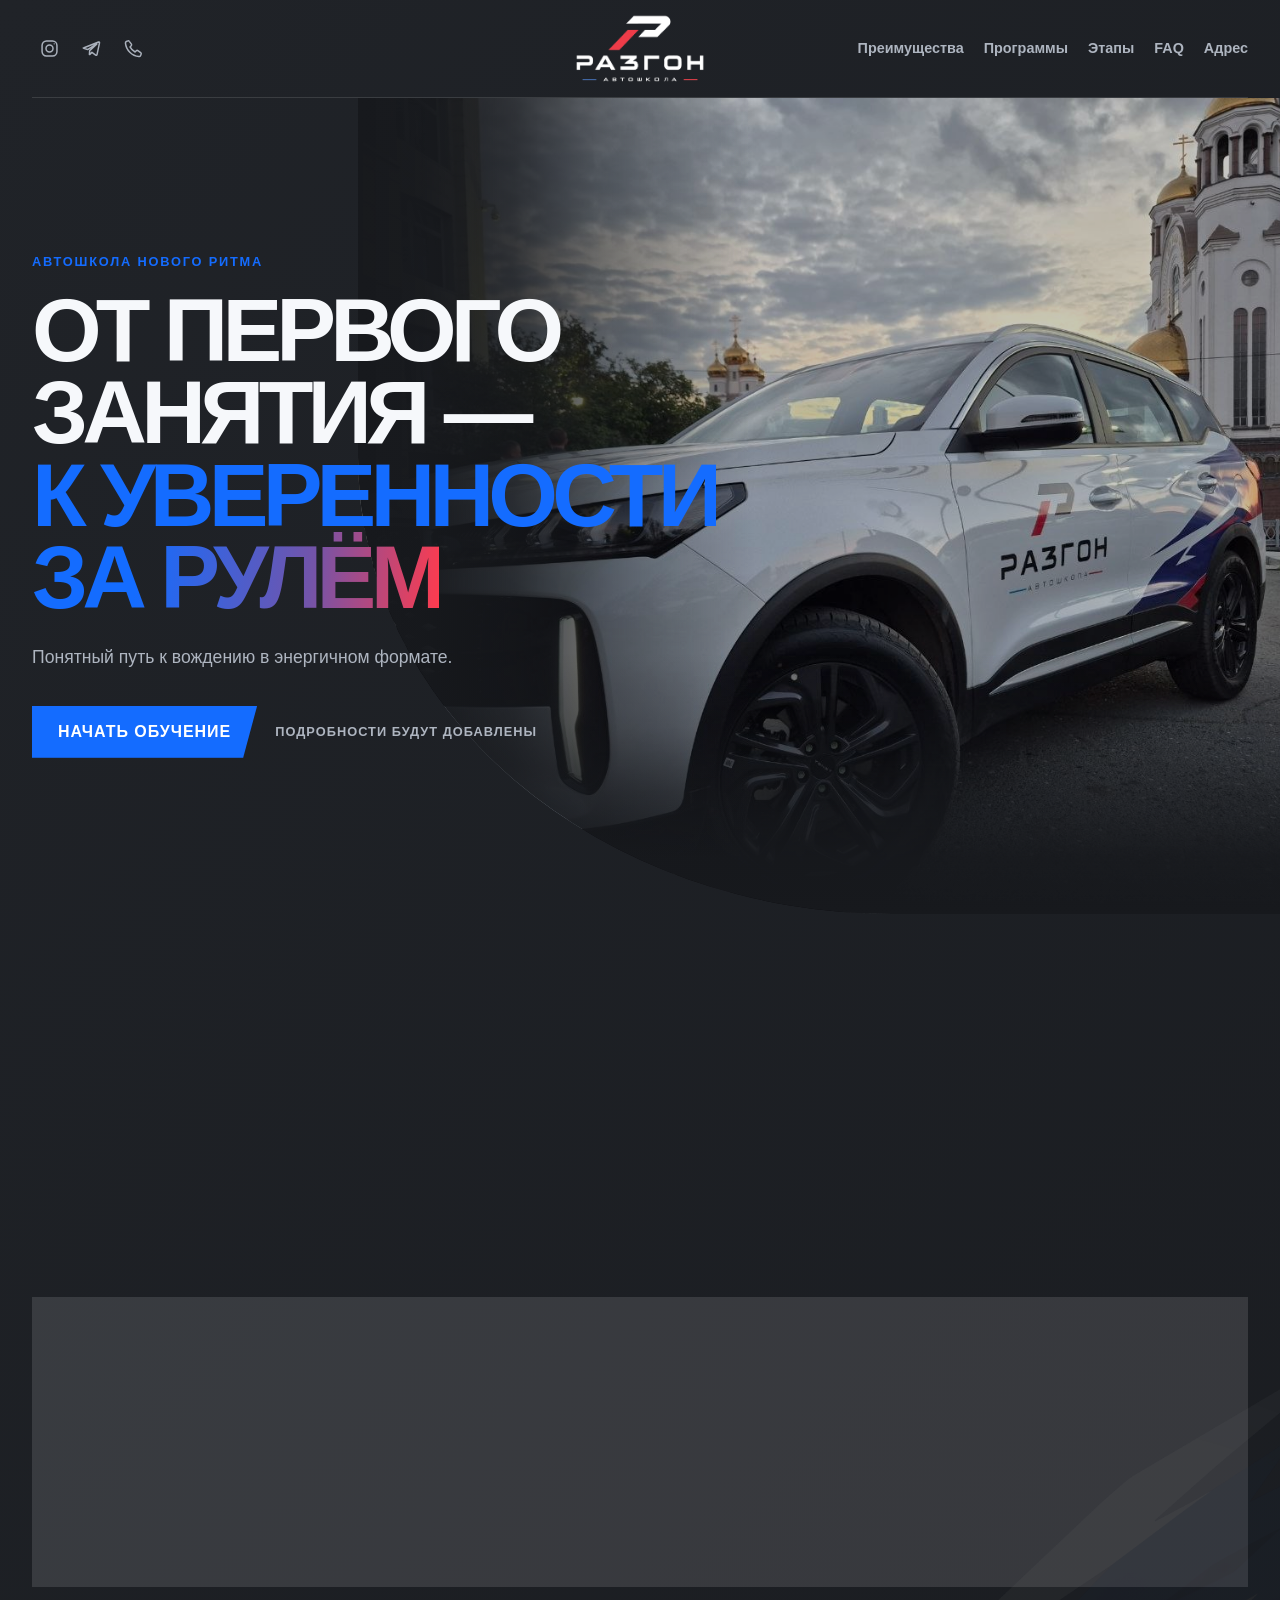
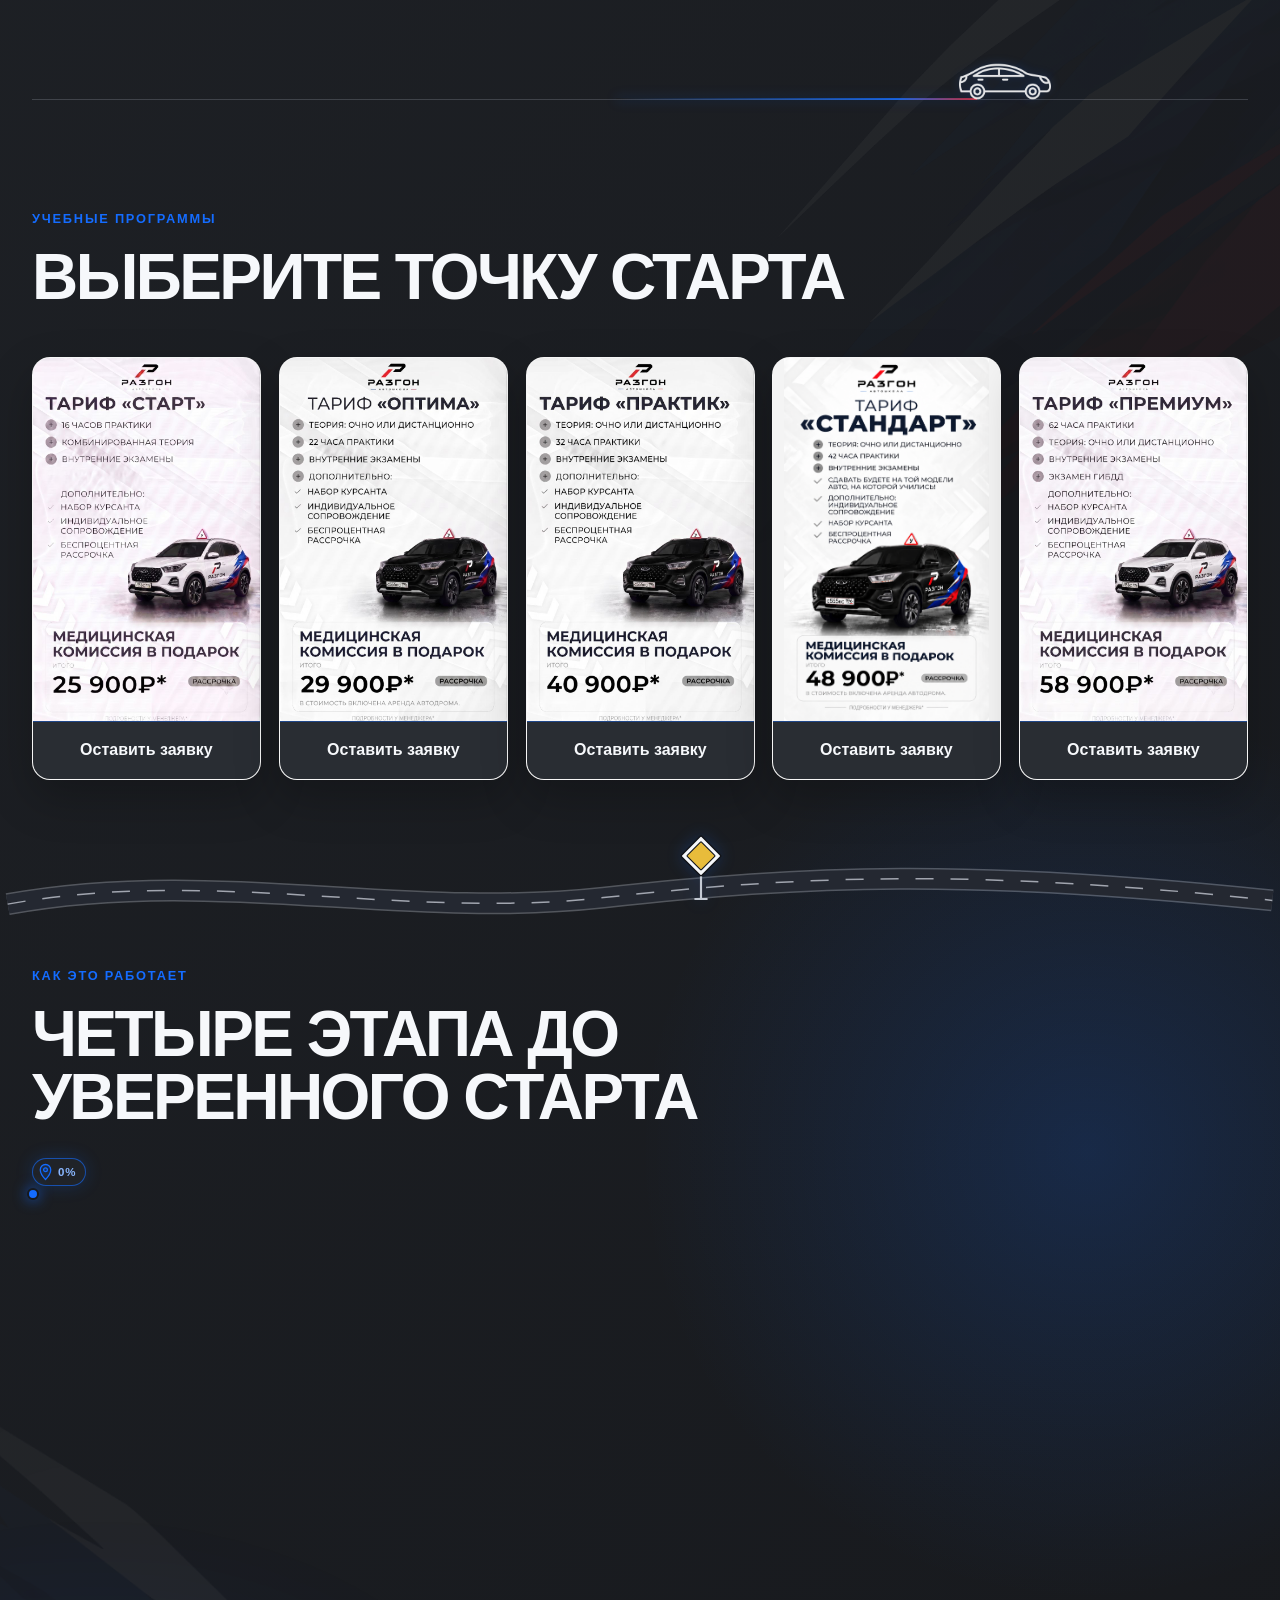
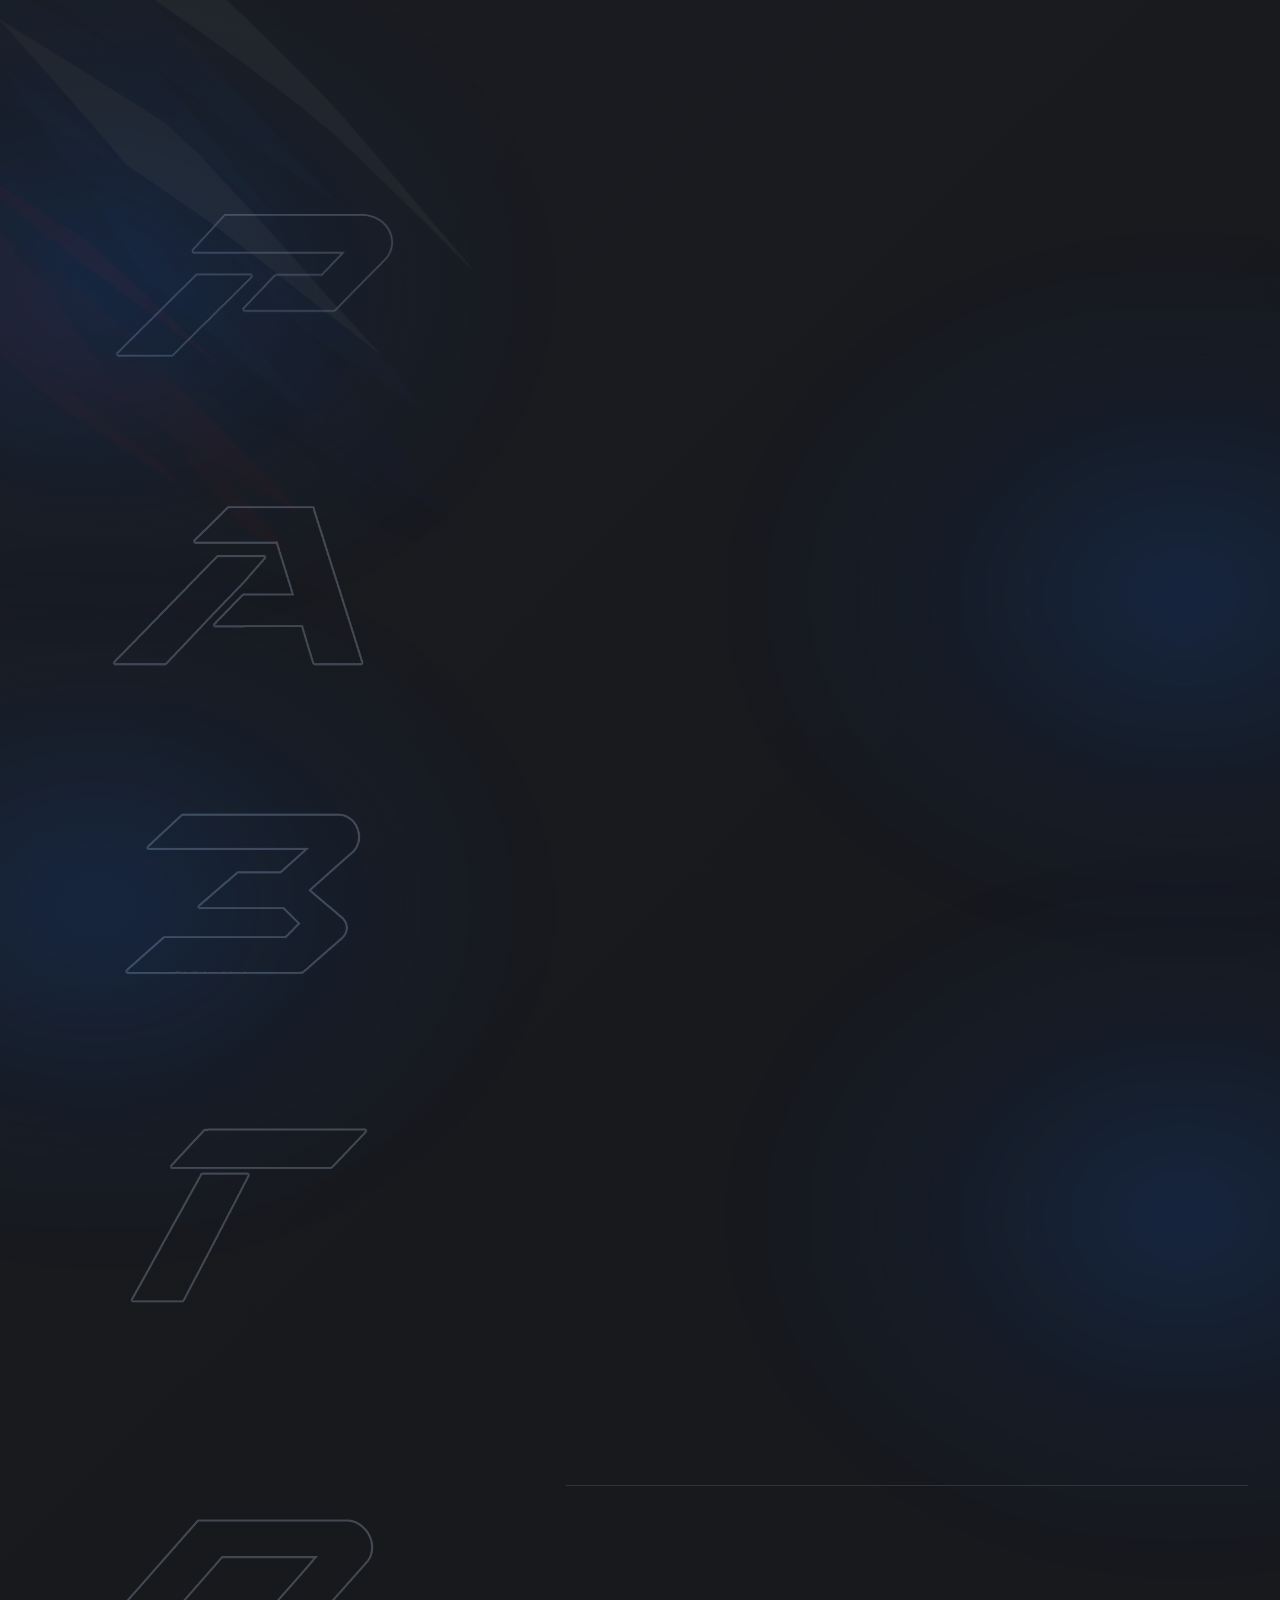
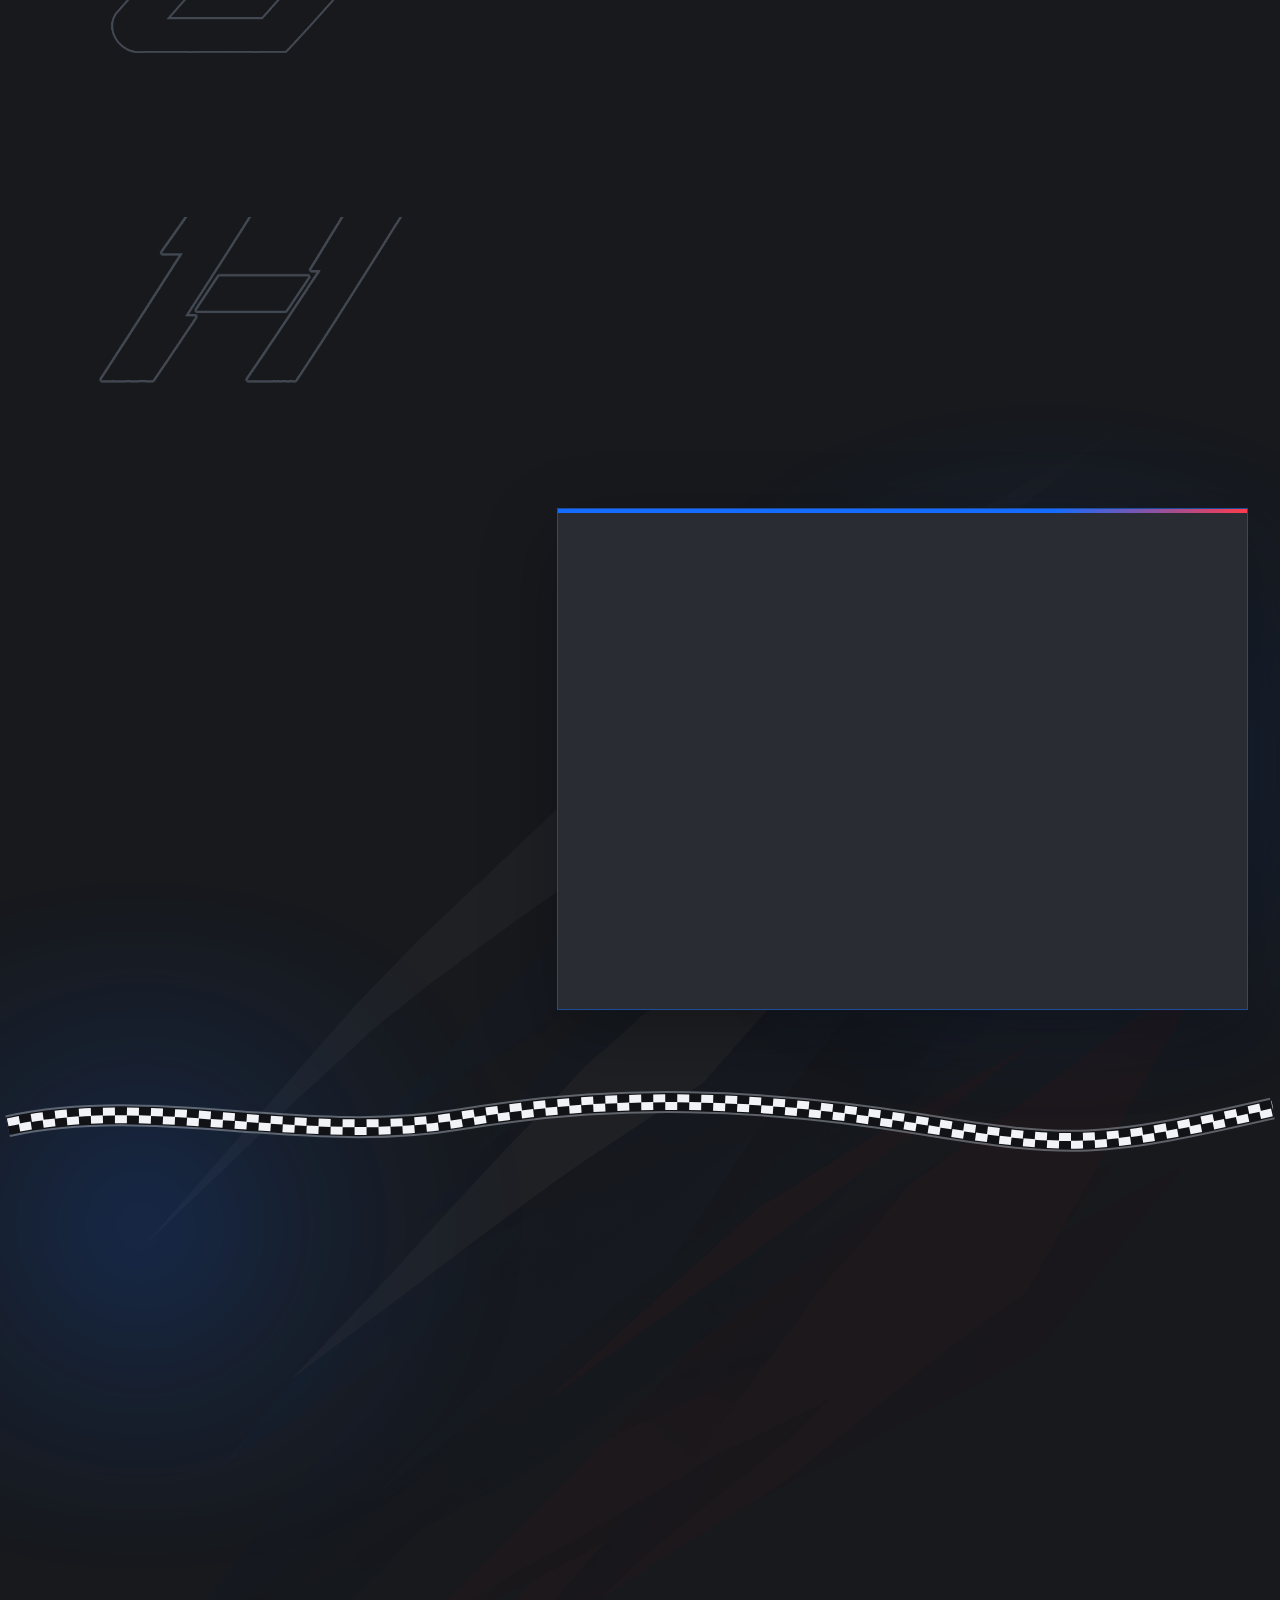
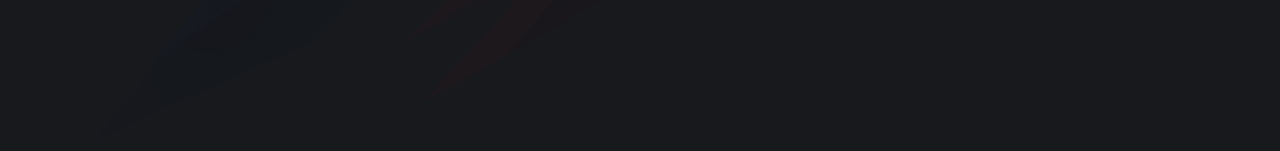
==== index.html @ aea594ae "Publish aligned Razgon design" ====
<!doctype html>
<html lang="ru">
  <head>
    <meta charset="UTF-8" />
    <meta name="viewport" content="width=device-width, initial-scale=1.0" />
    <meta
      name="description"
      content="Сайт автошколы Razgon."
    />
    <meta name="robots" content="noindex, nofollow" />
    <title>Razgon — автошкола</title>
    <link rel="stylesheet" href="./styles.css" />
  </head>
  <body id="top">
    <div class="page-shell">
      <header class="site-header site-header-centered">
        <div class="header-branding">
          <a class="brand" href="#top" aria-label="Разгон — на главную">
            <span class="brand-mark brand-mark-full" aria-hidden="true"><img src="./assets/razgon-full-logo.jpg" alt="" /></span>
          </a>
          <div class="header-socials" aria-label="Способы связи">
            <span class="social-icon" role="img" aria-label="Instagram" title="Instagram"><svg viewBox="0 0 24 24" aria-hidden="true"><rect x="3.5" y="3.5" width="17" height="17" rx="5" /><circle cx="12" cy="12" r="4" /><circle class="social-icon-dot" cx="17.4" cy="6.7" r="0.8" /></svg></span>
            <span class="social-icon" role="img" aria-label="Telegram" title="Telegram"><svg viewBox="0 0 24 24" aria-hidden="true"><path d="M3.5 11.1 20 4.6c.8-.3 1.4.2 1.1 1.2l-2.8 13.1c-.2.9-.8 1.1-1.5.7l-4.3-3.2-2.1 2c-.2.2-.4.4-.8.4l.3-4.4 8-7.2c.3-.3-.1-.5-.5-.2l-9.9 6.2-4.3-1.3c-.9-.3-.9-.7.3-.8Z" /></svg></span>
            <span class="social-icon" role="img" aria-label="Телефон" title="Телефон"><svg viewBox="0 0 24 24" aria-hidden="true"><path d="M7.2 3.8 9.6 7c.4.6.3 1.3-.2 1.8L8 10.2a14.2 14.2 0 0 0 5.8 5.8l1.4-1.4c.5-.5 1.2-.6 1.8-.2l3.2 2.4c.6.4.8 1.2.5 1.8l-.7 1.6c-.3.7-1 1.1-1.8 1-8-.8-14.6-7.4-15.4-15.4-.1-.8.3-1.5 1-1.8l1.6-.7c.6-.3 1.4-.1 1.8.5Z" /></svg></span>
          </div>
        </div>
        <nav id="site-nav" class="site-nav" aria-label="Основная навигация">
          <a href="#advantages">Преимущества</a>
          <a href="#programs">Программы</a>
          <a href="#steps">Этапы</a>
          <a href="#faq">FAQ</a>
          <a href="#location">Адрес</a>
        </nav>
        <button
          class="menu-toggle"
          aria-label="Меню"
          type="button"
          aria-expanded="false"
          aria-controls="site-nav"
        >
          <span class="menu-toggle-label">Меню</span>
          <span class="menu-toggle-icon" aria-hidden="true">
            <span></span>
            <span></span>
          </span>
        </button>
      </header>

      <main>
        <section class="hero" aria-labelledby="hero-title">
          <div class="hero-copy">
            <p class="eyebrow">Автошкола нового ритма</p>
            <h1 id="hero-title">
              От первого занятия —<br />
              <span>к уверенности за рулём</span>
            </h1>
            <p class="hero-text">
              Понятный путь к вождению в энергичном формате.
            </p>
            <div class="hero-actions">
              <a class="primary-action" href="#demo-form" data-form-dialog-open aria-haspopup="dialog">Начать обучение</a>
              <span>Подробности будут добавлены</span>
            </div>
          </div>

          <div class="hero-visual">
            <img
              src="./assets/razgon-car-hero-white.jpg"
              alt="Белый учебный автомобиль Razgon на фоне Екатеринбурга"
              fetchpriority="high"
            />
          </div>
        </section>

        <section id="advantages" class="section section-intro" aria-labelledby="advantages-title">
          <div class="section-heading">
            <p class="eyebrow">Почему Razgon</p>
            <h2 id="advantages-title">Учимся понимать дорогу, а не бояться её</h2>
          </div>
          <div class="feature-grid">
            <article class="feature-card">
              <span class="feature-number">01</span>
              <h3>Ясный маршрут</h3>
              <p>От первого знакомства с теорией до уверенного поведения за рулём.</p>
            </article>
            <article class="feature-card feature-card-accent">
              <span class="feature-number">02</span>
              <h3>Больше практики</h3>
              <p>Учебный формат строится вокруг понятных действий и повторения навыков.</p>
            </article>
            <article class="feature-card">
              <span class="feature-number">03</span>
              <h3>Свой темп</h3>
              <p>Гибкий и последовательный процесс позволяет двигаться в комфортном темпе.</p>
            </article>
          </div>
        </section>

        <div class="edge-accent edge-accent-right" aria-hidden="true"><img src="./assets/razgon-flag-print.png" alt="" /></div>
        <section id="programs" class="section programs has-section-divider" aria-labelledby="programs-title">
          <div class="section-divider divider-car" aria-hidden="true">
            <span class="divider-line"></span>
            <span class="car-trail"></span>
            <img class="divider-icon" src="./assets/car-divider.png" alt="" />
          </div>
          <div class="section-heading section-heading-row">
            <div>
              <p class="eyebrow">Учебные программы</p>
              <h2 id="programs-title">Выберите точку старта</h2>
            </div>
          </div>
          <div class="program-grid">
            <article class="program-card tariff-card">
              <img src="./assets/tariff-start.jpg" alt="Тариф Старт: 16 часов практики, комбинированная теория, внутренние экзамены, стоимость 25 900 рублей" loading="lazy" />
              <button class="tariff-action" type="button" data-form-dialog-open data-program="Старт" aria-haspopup="dialog">Оставить заявку</button>
            </article>
            <article class="program-card tariff-card">
              <img src="./assets/tariff-optima.jpg" alt="Тариф Оптима: 22 часа практики, очная или дистанционная теория, стоимость 29 900 рублей" loading="lazy" />
              <button class="tariff-action" type="button" data-form-dialog-open data-program="Оптима" aria-haspopup="dialog">Оставить заявку</button>
            </article>
            <article class="program-card tariff-card">
              <img src="./assets/tariff-praktik.jpg" alt="Тариф Практик: 32 часа практики, очная или дистанционная теория, стоимость 40 900 рублей" loading="lazy" />
              <button class="tariff-action" type="button" data-form-dialog-open data-program="Практик" aria-haspopup="dialog">Оставить заявку</button>
            </article>
            <article class="program-card tariff-card">
              <img src="./assets/tariff-standart.png" alt="Тариф Стандарт: 42 часа практики, очная или дистанционная теория, стоимость 48 900 рублей" loading="lazy" />
              <button class="tariff-action" type="button" data-form-dialog-open data-program="Стандарт" aria-haspopup="dialog">Оставить заявку</button>
            </article>
            <article class="program-card tariff-card">
              <img src="./assets/tariff-premium.jpg" alt="Тариф Премиум: 62 часа практики, очная или дистанционная теория, стоимость 58 900 рублей" loading="lazy" />
              <button class="tariff-action" type="button" data-form-dialog-open data-program="Премиум" aria-haspopup="dialog">Оставить заявку</button>
            </article>
          </div>
        </section>

        <section id="steps" class="section steps has-section-divider" aria-labelledby="steps-title">
          <div class="section-divider divider-road-sign" aria-hidden="true">
            <svg class="road-route" viewBox="0 0 1000 90" preserveAspectRatio="none">
              <path class="road-border" d="M-20 58C150 18 302 75 470 51S770 20 1020 54"></path>
              <path class="road-surface" d="M-20 58C150 18 302 75 470 51S770 20 1020 54"></path>
              <path class="road-marking" d="M-20 58C150 18 302 75 470 51S770 20 1020 54"></path>
            </svg>
            <svg class="divider-icon road-sign-icon" viewBox="0 0 64 92">
              <path class="sign-post" d="M32 48v40M24 88h16"></path>
              <rect class="sign-outer" x="12" y="8" width="40" height="40" rx="2" transform="rotate(45 32 28)"></rect>
              <rect class="sign-inner" x="18" y="14" width="28" height="28" rx="1" transform="rotate(45 32 28)"></rect>
            </svg>
          </div>
          <div class="section-heading">
            <p class="eyebrow">Как это работает</p>
            <h2 id="steps-title">Четыре этапа до уверенного старта</h2>
          </div>
          <div class="steps-progress-start" aria-hidden="true">
            <span>
              <svg class="route-start-pin" viewBox="0 0 20 24">
                <path d="M10 22s7-7.2 7-13A7 7 0 1 0 3 9c0 5.8 7 13 7 13Z"></path>
                <circle cx="10" cy="9" r="2.5"></circle>
              </svg>
              <b>0%</b>
            </span>
          </div>
          <ol class="steps-list">
            <li style="--step-progress: 25%;">
              <span>01</span><div><h3>Знакомство</h3><p>Определяем цель и учебный маршрут.</p></div>
              <div class="step-progress" aria-hidden="true"><span class="step-progress-fill"></span><span class="step-progress-marker">25%</span></div>
            </li>
            <li style="--step-progress: 50%;">
              <span>02</span><div><h3>Теория</h3><p>Разбираем правила и дорожные ситуации.</p></div>
              <div class="step-progress" aria-hidden="true"><span class="step-progress-fill"></span><span class="step-progress-marker">50%</span></div>
            </li>
            <li style="--step-progress: 75%;">
              <span>03</span><div><h3>Практика</h3><p>Переводим знания в уверенные действия.</p></div>
              <div class="step-progress" aria-hidden="true"><span class="step-progress-fill"></span><span class="step-progress-marker">75%</span></div>
            </li>
            <li class="step-complete" style="--step-progress: 100%;">
              <span>04</span><div><h3>Подготовка</h3><p>Повторяем главное перед экзаменом.</p></div>
              <div class="step-progress" aria-hidden="true">
                <span class="step-progress-fill"></span>
                <span class="step-progress-marker step-license" title="Водительское удостоверение получено">
                  <svg viewBox="0 0 48 32" aria-hidden="true">
                    <rect x="1" y="1" width="46" height="30" rx="5"></rect>
                    <circle cx="13" cy="14" r="5"></circle>
                    <path d="M6 25c1.8-4 4.1-6 7-6s5.2 2 7 6M25 10h14M25 16h10M25 22h7"></path>
                    <path class="license-check" d="m35 23 3 3 6-7"></path>
                  </svg>
                </span>
              </div>
            </li>
          </ol>
        </section>

        <div class="edge-accent edge-accent-left" aria-hidden="true"><img src="./assets/razgon-flag-print.png" alt="" loading="lazy" /></div>
        <section id="teachers" class="section upcoming-section" aria-labelledby="teachers-title">
          <img class="section-letter section-letter-r" src="./assets/razgon-letter-r-outline.png" alt="" aria-hidden="true" loading="lazy" />
          <div class="section-heading">
            <p class="eyebrow">Команда</p>
            <h2 id="teachers-title">Преподаватели</h2>
          </div>
          <div class="upcoming-panel">
            <span class="upcoming-status">Раздел готовится</span>
            <h3>Знакомство с командой — скоро</h3>
            <p>Готовим фотографии и информацию о преподавателях и инструкторах.</p>
          </div>
        </section>

        <section id="fleet" class="section upcoming-section" aria-labelledby="fleet-title">
          <img class="section-letter section-letter-a" src="./assets/razgon-letter-a-outline.png" alt="" aria-hidden="true" loading="lazy" />
          <div class="section-heading">
            <p class="eyebrow">Учебные автомобили</p>
            <h2 id="fleet-title">Автопарк</h2>
          </div>
          <div class="upcoming-panel">
            <span class="upcoming-status">Раздел готовится</span>
            <h3>Автомобили для обучения</h3>
            <p>Здесь появятся фотографии автомобилей, модели и типы коробок передач.</p>
          </div>
        </section>

        <section id="reviews" class="section upcoming-section" aria-labelledby="reviews-title">
          <img class="section-letter section-letter-z" src="./assets/razgon-letter-z-outline.png" alt="" aria-hidden="true" loading="lazy" />
          <div class="section-heading">
            <p class="eyebrow">Опыт учеников</p>
            <h2 id="reviews-title">Отзывы</h2>
          </div>
          <div class="upcoming-panel">
            <span class="upcoming-status">Раздел готовится</span>
            <h3>Здесь будут отзывы учеников</h3>
            <p>Добавим реальные отзывы и ссылки на источники после получения материалов.</p>
          </div>
        </section>

        <section id="promotions" class="section upcoming-section" aria-labelledby="promotions-title">
          <img class="section-letter section-letter-g" src="./assets/razgon-letter-g-outline.png" alt="" aria-hidden="true" loading="lazy" />
          <div class="section-heading">
            <p class="eyebrow">Предложения школы</p>
            <h2 id="promotions-title">Акции</h2>
          </div>
          <div class="upcoming-panel">
            <span class="upcoming-status">Раздел готовится</span>
            <h3>Информация об акциях готовится</h3>
            <p>Условия и сроки предложений появятся после подтверждения автошколой.</p>
          </div>
        </section>

        <section id="faq" class="section faq" aria-labelledby="faq-title">
          <img class="section-letter section-letter-o" src="./assets/razgon-letter-o-outline.png" alt="" aria-hidden="true" loading="lazy" />
          <div class="section-heading">
            <p class="eyebrow">Частые вопросы</p>
            <h2 id="faq-title">Вопросы и ответы</h2>
          </div>
          <div class="faq-list">
            <details>
              <summary>Информация об автошколе</summary>
              <p>Ответ будет добавлен после получения материалов заказчика.</p>
            </details>
            <details>
              <summary>Запись на обучение</summary>
              <p>Условия записи будут добавлены после подключения формы.</p>
            </details>
            <details>
              <summary>Учебные программы</summary>
              <p>Состав программ будет заполнен по подтверждённым материалам заказчика.</p>
            </details>
          </div>
        </section>

        <div class="letter-break" aria-hidden="true">
          <img class="section-letter section-letter-n" src="./assets/razgon-letter-n-outline.png" alt="" loading="lazy" />
        </div>

        <section id="location" class="section location" aria-labelledby="location-title">
          <div class="location-copy">
            <p class="eyebrow">Как нас найти</p>
            <h2 id="location-title">Екатеринбург</h2>
            <address class="location-address">
              <span>ул. Крестинского, д. 46А</span>
              <strong>Офис 1001 · 10 этаж</strong>
            </address>
            <p class="location-note">
              Подробная информация о филиале будет добавлена позднее.
            </p>
            <a
              class="location-link"
              href="https://yandex.ru/maps/?text=%D0%95%D0%BA%D0%B0%D1%82%D0%B5%D1%80%D0%B8%D0%BD%D0%B1%D1%83%D1%80%D0%B3%2C%20%D1%83%D0%BB%D0%B8%D1%86%D0%B0%20%D0%9A%D1%80%D0%B5%D1%81%D1%82%D0%B8%D0%BD%D1%81%D0%BA%D0%BE%D0%B3%D0%BE%2C%2046%D0%90"
              target="_blank"
              rel="noopener noreferrer"
            >
              Открыть в Яндекс Картах <span aria-hidden="true">↗</span>
            </a>
          </div>
          <div class="location-map" data-map-container>
            <div class="location-map-status" aria-live="polite">
              <span data-map-status>Загружаем интерактивную карту…</span>
              <button type="button" data-map-retry>Повторить загрузку</button>
            </div>
            <iframe
              src="about:blank"
              data-map-src="https://yandex.ru/map-widget/v1/?mode=search&amp;text=%D0%95%D0%BA%D0%B0%D1%82%D0%B5%D1%80%D0%B8%D0%BD%D0%B1%D1%83%D1%80%D0%B3%2C%20%D1%83%D0%BB%D0%B8%D1%86%D0%B0%20%D0%9A%D1%80%D0%B5%D1%81%D1%82%D0%B8%D0%BD%D1%81%D0%BA%D0%BE%D0%B3%D0%BE%2C%2046%D0%90&amp;z=16"
              title="Яндекс Карта: Екатеринбург, улица Крестинского, дом 46А"
              loading="eager"
              referrerpolicy="no-referrer-when-downgrade"
              allowfullscreen
            ></iframe>
          </div>
        </section>

        <section id="demo-form" class="section contact has-section-divider" aria-labelledby="contact-title">
          <div class="section-divider divider-finish" aria-hidden="true">
            <svg class="finish-ribbon" viewBox="0 0 1000 90" preserveAspectRatio="none">
              <path class="ribbon-edge" d="M-20 50C100 12 225 73 352 42S600 17 728 47 878 76 1020 29"></path>
              <path class="ribbon-dark" d="M-20 50C100 12 225 73 352 42S600 17 728 47 878 76 1020 29"></path>
              <path class="ribbon-light ribbon-light-top" d="M-20 50C100 12 225 73 352 42S600 17 728 47 878 76 1020 29" transform="translate(0 -4.5)"></path>
              <path class="ribbon-light ribbon-light-bottom" d="M-20 50C100 12 225 73 352 42S600 17 728 47 878 76 1020 29" transform="translate(0 4.5)"></path>
            </svg>
          </div>
          <div class="contact-copy">
            <p class="eyebrow">Запись на обучение</p>
            <h2 id="contact-title">Готовы начать?</h2>
            <p>Форма готовится к подключению. Данные пока не отправляются.</p>
          </div>
          <div class="contact-launch-card">
            <span>Отправка будет подключена позднее</span>
            <button class="primary-action" type="button" data-form-dialog-open aria-haspopup="dialog">
              Открыть форму
            </button>
          </div>
        </section>
      </main>

      <div class="lower-page-art" aria-hidden="true">
        <img src="./assets/razgon-flag-print.png" alt="" loading="lazy" />
      </div>

      <dialog id="form-dialog" class="program-dialog form-dialog" aria-labelledby="form-dialog-title">
        <div class="program-dialog-panel form-dialog-panel">
          <button class="program-dialog-close" type="button" data-form-dialog-close aria-label="Закрыть форму">×</button>
          <div class="form-dialog-heading">
            <p class="eyebrow">Форма обратной связи</p>
            <h2 id="form-dialog-title">Оставьте свои данные</h2>
            <p>Отправка данных будет подключена позднее.</p>
          </div>

          <form id="learning-form" class="learning-form" novalidate>
            <label for="name">Имя</label>
            <input id="name" name="name" type="text" placeholder="Например, Анна" required />

            <label for="contact">Телефон или электронная почта</label>
            <input id="contact" name="contact" type="text" placeholder="Будет подключено позднее" required />

            <label for="program">Программа</label>
            <select id="program" name="program">
              <option>Старт</option>
              <option>Оптима</option>
              <option>Практик</option>
              <option>Стандарт</option>
              <option>Премиум</option>
            </select>

            <button type="submit">Оставить заявку</button>
            <p id="form-status" class="form-status" aria-live="polite"></p>
          </form>
        </div>
      </dialog>

      <footer class="site-footer" id="footer">
        <a class="brand footer-brand" href="./index.html#top" aria-label="Разгон — на главную">
          <span class="brand-mark" aria-hidden="true"><img src="./assets/razgon-header-mark.png" alt="" /></span>
        </a>
        <div class="footer-info">
          <nav class="footer-links" aria-label="Документы">
            <a href="./privacy.html">Конфиденциальность</a>
            <a href="./terms.html">Условия использования</a>
            <a href="./offer.html">Публичная оферта</a>
          </nav>
          <p>Сайт находится в процессе наполнения.</p>
        </div>
        <a href="#top">Наверх ↑</a>
      </footer>
    </div>
    <script src="./script.js"></script>
    <script src="./scroll-reveal.js"></script>
  </body>
</html>
---- styles.css ----
:root {
  color-scheme: dark;
  --graphite-950: #17191d;
  --graphite-900: #202328;
  --graphite-800: #292d33;
  --white: #f6f8fb;
  --muted: #aeb5c0;
  --blue: #146cff;
  --red: #ff3b4d;
  --line: rgba(255, 255, 255, 0.12);
  --page-width: 100%;
  --page-gutter: clamp(20px, 2.5vw, 48px);
}

* {
  box-sizing: border-box;
}

html {
  scroll-behavior: smooth;
}

body {
  margin: 0;
  min-width: 320px;
  background: var(--graphite-950);
  color: var(--white);
  font-family: Inter, "Segoe UI", Arial, sans-serif;
}

body:has(.program-dialog[open]),
body:has(.form-dialog[open]) {
  overflow: hidden;
}

a {
  color: inherit;
}

button,
input,
select {
  font: inherit;
}

.page-shell {
  position: relative;
  min-height: 100vh;
  overflow: clip;
  isolation: isolate;
  background:
    radial-gradient(circle at 85% 42%, rgba(20, 108, 255, 0.18), transparent 28rem),
    linear-gradient(135deg, var(--graphite-900), var(--graphite-950) 62%);
}

.page-shell::before,
.page-shell::after {
  content: none;
}

.site-header {
  position: relative;
  z-index: 10;
  width: min(var(--page-width), calc(100% - 2 * var(--page-gutter)));
  min-height: 84px;
  margin: 0 auto;
  display: flex;
  align-items: center;
  justify-content: space-between;
  border-bottom: 1px solid var(--line);
}

.site-header-centered {
  z-index: auto;
  display: grid;
  grid-template-columns: minmax(0, 1fr) auto minmax(0, 1fr);
  column-gap: 24px;
  padding-block: 12px;
}

.site-header-centered .header-branding { display: contents; }
.site-header-centered .brand { grid-column: 2; grid-row: 1; justify-self: center; }
.site-header-centered .header-socials { grid-column: 1; grid-row: 1; justify-self: start; }
.site-header-centered .site-nav {
  z-index: 10;
  grid-column: 3;
  grid-row: 1;
  justify-self: end;
  justify-content: flex-end;
  flex-wrap: wrap;
  gap: 12px 20px;
}
.site-header-centered .menu-toggle { grid-column: 3; grid-row: 1; justify-self: end; }

@media (max-width: 800px) {
  .site-header-centered { column-gap: 12px; }
  .site-header-centered .site-nav { grid-column: 1 / -1; justify-self: stretch; justify-content: stretch; gap: 0; }
}

@media (max-width: 400px) {
  .site-header-centered .menu-toggle-label { display: none; }
  .site-header-centered .brand-mark-full { width: 100px; }
}

.menu-toggle {
  display: none;
}

.site-header .brand-mark-full {
  width: 142px;
  aspect-ratio: 1323 / 680;
}

.site-header .brand:has(.brand-mark-full) {
  mix-blend-mode: screen;
}

.edge-accent {
  position: relative;
  z-index: 0;
  height: 0;
  pointer-events: none;
  user-select: none;
}

.edge-accent img {
  position: absolute;
  top: clamp(-560px, -30vw, -360px);
  width: clamp(860px, 78vw, 1480px);
  height: auto;
  opacity: 0.065;
  filter: brightness(0.58) saturate(0.9) contrast(1.08);
  -webkit-mask-image: radial-gradient(ellipse at center, #000 0 48%, rgba(0, 0, 0, 0.8) 64%, transparent 84%);
  mask-image: radial-gradient(ellipse at center, #000 0 48%, rgba(0, 0, 0, 0.8) 64%, transparent 84%);
}

.edge-accent-right img {
  right: clamp(-560px, -24vw, -260px);
  transform: rotate(-3deg);
}

.edge-accent-left img {
  left: clamp(-580px, -26vw, -280px);
  transform: scaleX(-1) rotate(-4deg);
}

@media (max-width: 600px) {
  .site-header .brand-mark-full { width: 112px; }
  .edge-accent img {
    top: -230px;
    width: 190vw;
    opacity: 0.035;
  }
  .edge-accent-right img { right: -92vw; }
  .edge-accent-left img { left: -92vw; }

}

.header-branding,
.header-socials {
  display: flex;
  align-items: center;
}

.header-branding {
  gap: 12px;
}

.brand {
  display: inline-flex;
  align-items: center;
  gap: 12px;
  text-decoration: none;
  font-weight: 800;
  letter-spacing: 0.18em;
}

.brand-mark {
  position: relative;
  width: 96px;
  aspect-ratio: 1672 / 941;
  flex: 0 0 auto;
}

.brand-mark img {
  position: absolute;
  inset: 0;
  width: 100%;
  height: 100%;
  object-fit: contain;
  mix-blend-mode: screen;
  transition: filter 180ms ease;
}

.header-socials {
  gap: 8px;
}

.social-icon {
  width: 34px;
  height: 34px;
  display: grid;
  place-items: center;
  color: #aab1bc;
}

.social-icon svg {
  width: 21px;
  height: 21px;
  overflow: visible;
  fill: none;
  stroke: currentColor;
  stroke-width: 1.7;
  stroke-linecap: round;
  stroke-linejoin: round;
  transition: color 180ms ease, filter 180ms ease, transform 180ms ease;
}

.social-icon-dot {
  fill: currentColor;
  stroke: none;
}

.social-icon:hover svg {
  color: var(--white);
  filter: drop-shadow(0 0 1px rgba(255, 255, 255, 0.95)) drop-shadow(0 0 4px rgba(20, 108, 255, 0.72));
  transform: translateY(-1px);
}

.brand:hover .brand-mark img,
.brand:focus-visible .brand-mark img {
  filter:
    drop-shadow(0 0 1px rgba(255, 255, 255, 0.95))
    drop-shadow(0 0 3px rgba(255, 255, 255, 0.62))
    drop-shadow(0 0 4px rgba(255, 59, 77, 0.52));
}

.demo-label,
.eyebrow {
  color: var(--muted);
  font-size: 0.8rem;
  font-weight: 700;
  letter-spacing: 0.14em;
  text-transform: uppercase;
}

.site-nav {
  display: flex;
  align-items: center;
  gap: 24px;
}

.site-nav a {
  color: var(--muted);
  font-size: 0.9rem;
  font-weight: 700;
  text-decoration: none;
  transition: color 160ms ease;
}

.site-nav a:hover {
  color: var(--white);
}

.header-action {
  display: inline-flex;
  min-height: 42px;
  align-items: center;
  padding: 0 18px;
  border: 1px solid var(--line);
  font-size: 0.85rem;
  font-weight: 800;
  text-decoration: none;
  text-transform: uppercase;
  letter-spacing: 0.08em;
}

.hero {
  position: relative;
  isolation: isolate;
  width: min(var(--page-width), calc(100% - 2 * var(--page-gutter)));
  min-height: calc(100vh - 84px);
  margin: 0 auto;
  display: flex;
  align-items: center;
  padding: 72px 0;
}

.hero > * {
  position: relative;
  z-index: 1;
}

.hero-copy {
  z-index: 3;
  width: min(880px, 65%);
}

.eyebrow {
  margin: 0 0 20px;
  color: var(--blue);
}

h1,
h2,
p {
  margin-top: 0;
}

h1 {
  max-width: 880px;
  margin-bottom: 24px;
  font-size: clamp(3rem, 7vw, 6.8rem);
  line-height: 0.92;
  letter-spacing: -0.065em;
  text-transform: uppercase;
}

h1 span {
  color: transparent;
  background: linear-gradient(96deg, var(--blue) 0 72%, #7354a9 88%, var(--red) 100%);
  background-clip: text;
  -webkit-background-clip: text;
}

.hero-text {
  max-width: 620px;
  margin-bottom: 34px;
  color: var(--muted);
  font-size: 1.1rem;
  line-height: 1.65;
}

.primary-action {
  display: inline-flex;
  min-height: 52px;
  align-items: center;
  justify-content: center;
  padding: 0 26px;
  background: var(--blue);
  color: white;
  font-weight: 800;
  text-decoration: none;
  text-transform: uppercase;
  letter-spacing: 0.06em;
  box-shadow: 0 14px 40px rgba(20, 108, 255, 0.28);
  clip-path: polygon(0 0, 100% 0, calc(100% - 14px) 100%, 0 100%);
  transition: transform 160ms ease, background-color 160ms ease;
}

.hero-actions {
  display: flex;
  align-items: center;
  gap: 18px;
  flex-wrap: wrap;
}

.hero-actions > span {
  color: var(--muted);
  font-size: 0.8rem;
  font-weight: 700;
  letter-spacing: 0.08em;
  text-transform: uppercase;
}

.primary-action:hover {
  background: #2b7aff;
  transform: translateY(-2px);
}

.primary-action:focus-visible,
.brand:focus-visible,
.site-nav a:focus-visible,
.menu-toggle:focus-visible,
.header-action:focus-visible,
.program-card a:focus-visible,
.site-footer a:focus-visible,
summary:focus-visible,
button:focus-visible,
input:focus-visible,
select:focus-visible {
  outline: 3px solid var(--white);
  outline-offset: 4px;
}

.hero-visual {
  position: absolute;
  top: 0;
  right: calc((100vw - 100%) / -2);
  bottom: 0;
  z-index: 0;
  width: 72vw;
  min-height: 0;
  overflow: hidden;
  isolation: isolate;
  border: 0;
  border-radius: 0 0 0 58% / 0 0 0 56%;
  background: transparent;
  box-shadow: none;
  pointer-events: none;
}

.hero-visual > img {
  position: absolute;
  inset: 0;
  z-index: -2;
  width: 100%;
  height: 100%;
  object-fit: cover;
  object-position: 52% 54%;
  filter: saturate(0.9) contrast(1.04) brightness(0.78);
}

.hero-visual::before {
  content: none;
}

.hero-visual::after {
  content: "";
  position: absolute;
  inset: -1px;
  z-index: -1;
  border-radius: inherit;
  background:
    linear-gradient(90deg, var(--graphite-950) 0%, rgba(23, 25, 29, 0.98) 7%, rgba(23, 25, 29, 0.82) 17%, rgba(23, 25, 29, 0.42) 28%, transparent 43%),
    linear-gradient(0deg, var(--graphite-950) 0%, rgba(23, 25, 29, 0.96) 7%, rgba(23, 25, 29, 0.68) 15%, rgba(23, 25, 29, 0.24) 23%, transparent 32%);
}

.section,
.site-footer {
  width: min(var(--page-width), calc(100% - 2 * var(--page-gutter)));
  margin: 0 auto;
}

.section {
  position: relative;
  isolation: isolate;
  padding: 112px 0;
  border-top: 0;
  scroll-margin-top: 42px;
}

.section::before {
  content: none;
}

.section::after {
  content: none;
}

.section > * {
  position: relative;
  z-index: 1;
}

.section-divider {
  position: absolute;
  top: -22px;
  right: 0;
  left: 0;
  z-index: 2;
  height: 44px;
  pointer-events: none;
}

.section-divider .divider-line {
  position: absolute;
  top: 50%;
  right: 0;
  left: 0;
  height: 1px;
  background: rgba(190, 197, 208, 0.22);
}

.section-divider .divider-icon {
  position: absolute;
  top: 50%;
  z-index: 2;
  box-sizing: content-box;
  background: var(--graphite-950);
  transform: translate(-50%, -50%);
}

.divider-car .divider-icon {
  left: 80%;
  width: 92px;
  padding: 0;
  background: transparent;
  filter: brightness(0) invert(1) opacity(0.88) drop-shadow(0 0 5px rgba(20, 108, 255, 0.28));
  transform: translate(-50%, -69%);
}

.divider-car .car-trail {
  position: absolute;
  top: calc(50% - 1px);
  left: 48%;
  right: calc(20% + 28px);
  z-index: 1;
  width: auto;
  height: 2px;
  background: linear-gradient(90deg, transparent, rgba(20, 108, 255, 0.18) 18%, rgba(20, 108, 255, 0.82) 78%, rgba(245, 45, 58, 0.76));
  box-shadow: 0 0 12px rgba(20, 108, 255, 0.34);
}

.divider-car .divider-line {
  right: 0;
}

.divider-road-sign {
  top: -42px;
  height: 84px;
}

.divider-road-sign .road-route {
  position: absolute;
  inset: 0;
  width: 100%;
  height: 100%;
  overflow: visible;
}

.divider-road-sign .road-border,
.divider-road-sign .road-surface,
.divider-road-sign .road-marking {
  fill: none;
  vector-effect: non-scaling-stroke;
}

.divider-road-sign .road-border {
  stroke: rgba(190, 197, 208, 0.34);
  stroke-width: 22;
}

.divider-road-sign .road-surface {
  stroke: #242831;
  stroke-width: 19;
}

.divider-road-sign .road-marking {
  stroke: rgba(220, 225, 234, 0.68);
  stroke-width: 1.5;
  stroke-dasharray: 18 17;
}

.divider-road-sign .divider-icon {
  top: 50%;
  left: 55%;
  width: 46px;
  padding: 0;
  background: transparent;
  overflow: visible;
  filter: drop-shadow(0 0 8px rgba(20, 108, 255, 0.22));
  transform: translate(-50%, -85%);
}

.divider-road-sign .sign-outer {
  fill: #f5f7fa;
  stroke: #111318;
  stroke-width: 2;
}

.divider-road-sign .sign-inner {
  fill: #e8bc3b;
  stroke: #111318;
  stroke-width: 1.5;
}

.divider-road-sign .sign-post {
  fill: none;
  stroke: #c4cad4;
  stroke-width: 3;
  stroke-linecap: round;
}

.divider-finish {
  top: -38px;
  height: 76px;
}

.divider-finish .finish-ribbon {
  position: absolute;
  inset: 0;
  width: 100%;
  height: 100%;
  overflow: visible;
}

.divider-finish .ribbon-edge,
.divider-finish .ribbon-dark,
.divider-finish .ribbon-light {
  fill: none;
  vector-effect: non-scaling-stroke;
}

.divider-finish .ribbon-edge {
  stroke: rgba(190, 197, 208, 0.42);
  stroke-width: 22;
}

.divider-finish .ribbon-dark {
  stroke: #101216;
  stroke-width: 18;
}

.divider-finish .ribbon-light {
  stroke: #f1f3f6;
  stroke-width: 8;
  stroke-dasharray: 12 12;
}

.divider-finish .ribbon-light-bottom {
  stroke-dashoffset: 12;
}

.section-intro {
  border-top: 0;
}

.section-intro::before {
  content: none;
}

.section-letter {
  position: absolute;
  z-index: 0;
  display: block;
  width: clamp(250px, 29vw, 460px);
  height: auto;
  overflow: visible;
  opacity: 0.34;
  pointer-events: none;
  user-select: none;
}

.section > .section-letter {
  position: absolute;
  z-index: 0;
}

.section-letter-r,
.section-letter-a,
.section-letter-z,
.section-letter-g,
.section-letter-o {
  top: 50%;
  left: 2%;
  transform: translateY(-50%);
}

.section-letter-r {
  width: clamp(270px, 31vw, 500px);
}

.letter-break {
  position: relative;
  z-index: 0;
  height: clamp(150px, 14vw, 230px);
  overflow: hidden;
}

.letter-break .section-letter-n {
  top: 50%;
  left: 2%;
  width: clamp(280px, 34vw, 520px);
  transform: translateY(-50%);
}

.section-heading {
  max-width: 800px;
  margin-bottom: 48px;
}

.section-heading-row {
  max-width: none;
  display: flex;
  align-items: end;
  justify-content: space-between;
  gap: 48px;
}

.section-heading h2,
.contact h2 {
  margin-bottom: 0;
  font-size: clamp(2rem, 5vw, 4rem);
  line-height: 0.98;
  letter-spacing: -0.04em;
  text-transform: uppercase;
}

.section-note {
  max-width: 420px;
  margin-bottom: 4px;
  color: var(--muted);
  font-size: 1rem;
  line-height: 1.6;
}

.feature-grid {
  display: grid;
  grid-template-columns: repeat(3, 1fr);
  gap: 2px;
  background: var(--line);
}

.feature-card {
  min-height: 290px;
  padding: 32px;
  background: var(--graphite-900);
}

.feature-card-accent {
  background: linear-gradient(145deg, rgba(20, 108, 255, 0.28), var(--graphite-900) 70%);
}

.feature-number {
  display: block;
  margin-bottom: 80px;
  color: var(--blue);
  font-size: 0.85rem;
  font-weight: 800;
}

.feature-card h3,
.program-card h3,
.steps-list h3 {
  margin: 0 0 12px;
  font-size: 1.35rem;
}

.feature-card p,
.program-card > p,
.steps-list p,
.faq-list p,
.contact-copy > p:last-child {
  color: var(--muted);
  line-height: 1.65;
}

.upcoming-section {
  display: grid;
  grid-template-columns: minmax(0, 0.85fr) minmax(0, 1.15fr);
  align-items: center;
  gap: clamp(24px, 4vw, 64px);
}

#teachers::after,
#fleet::after,
#reviews::after,
#promotions::after {
  content: "";
  position: absolute;
  top: 50%;
  z-index: 0;
  width: clamp(720px, 74vw, 1420px);
  height: clamp(480px, 58vw, 920px);
  border-radius: 50%;
  background: radial-gradient(ellipse at center, rgba(20, 108, 255, 0.17), rgba(20, 108, 255, 0.055) 34%, transparent 72%);
  filter: blur(32px);
  opacity: 0.95;
  transform: translateY(-50%);
  pointer-events: none;
}

#teachers::after,
#reviews::after {
  right: auto;
  left: -32vw;
}

#fleet::after,
#promotions::after {
  right: -32vw;
  left: auto;
}

@media (max-width: 600px) {
  #teachers::after,
  #fleet::after,
  #reviews::after,
  #promotions::after {
    width: 180vw;
    height: 150vw;
    opacity: 0.68;
    filter: blur(24px);
  }

  #teachers::after,
  #reviews::after {
    left: -92vw;
  }

  #fleet::after,
  #promotions::after {
    right: -92vw;
  }
}

.page-shell > main,
.site-footer {
  position: relative;
  z-index: 1;
}

.lower-page-art {
  position: absolute;
  right: 0;
  bottom: 0;
  left: 0;
  z-index: 0;
  height: 0;
  pointer-events: none;
  user-select: none;
}

.lower-page-art::before,
.lower-page-art::after {
  content: "";
  position: absolute;
  border-radius: 50%;
  background: radial-gradient(circle, rgba(20, 108, 255, 0.2) 0, rgba(20, 108, 255, 0.075) 34%, transparent 70%);
  filter: blur(34px);
}

.lower-page-art::before {
  right: -18vw;
  bottom: clamp(680px, 52vw, 1040px);
  width: clamp(720px, 72vw, 1380px);
  height: clamp(520px, 48vw, 920px);
}

.lower-page-art::after {
  left: -22vw;
  bottom: clamp(120px, 18vw, 380px);
  width: clamp(620px, 66vw, 1260px);
  height: clamp(500px, 46vw, 880px);
}

.lower-page-art img {
  position: absolute;
  bottom: 0;
  right: -12vw;
  width: 124vw;
  max-width: none;
  height: auto;
  opacity: 0.06;
  filter: brightness(0.58) saturate(0.92) contrast(1.08);
  transform: rotate(-3deg);
  transform-origin: center;
  -webkit-mask-image: linear-gradient(to bottom, transparent 0%, rgba(0, 0, 0, 0.7) 18%, #000 34%, #000 100%);
  mask-image: linear-gradient(to bottom, transparent 0%, rgba(0, 0, 0, 0.7) 18%, #000 34%, #000 100%);
}

@media (max-width: 600px) {
  .lower-page-art img {
    right: -130vw;
    width: 340vw;
    opacity: 0.03;
  }

  .lower-page-art::before {
    right: -85vw;
    bottom: 760px;
    width: 170vw;
    height: 150vw;
  }

  .lower-page-art::after {
    left: -90vw;
    bottom: 120px;
    width: 180vw;
    height: 160vw;
  }
}

.upcoming-section .section-heading {
  margin-bottom: 0;
}

.upcoming-section .section-heading h2 {
  font-size: clamp(1.65rem, 3.5vw, 3.5rem);
  overflow-wrap: anywhere;
}

.upcoming-panel {
  padding: clamp(24px, 3vw, 44px);
  border: 1px solid var(--line);
  border-left: 3px solid var(--blue);
  background: var(--graphite-900);
}

.upcoming-status {
  display: inline-block;
  margin-bottom: 24px;
  color: #aeb5c0;
  font-size: 0.875rem;
}

.upcoming-panel h3 {
  margin: 0 0 12px;
  font-size: clamp(1.25rem, 2vw, 1.6rem);
}

.upcoming-panel p {
  max-width: 56ch;
  margin: 0;
  color: var(--muted);
  line-height: 1.65;
}

@media (max-width: 800px) {
  .upcoming-section {
    grid-template-columns: minmax(0, 1fr);
  }
}

.programs {
  position: relative;
}

.program-grid {
  display: grid;
  grid-template-columns: repeat(auto-fit, minmax(min(100%, 220px), 1fr));
  gap: 18px;
}

.program-card {
  position: relative;
  padding: 38px;
  background: var(--graphite-800);
  border: 1px solid var(--line);
}

.program-card-primary {
  background:
    radial-gradient(circle at 90% 5%, rgba(20, 108, 255, 0.3), transparent 15rem),
    var(--graphite-800);
  border-color: rgba(20, 108, 255, 0.62);
}

.demo-tag {
  display: inline-flex;
  padding: 7px 10px;
  background: rgba(20, 108, 255, 0.16);
  color: #8ab7ff;
  font-size: 0.75rem;
  font-weight: 800;
  letter-spacing: 0.08em;
  text-transform: uppercase;
}

.program-code {
  margin: 52px 0 12px;
  color: var(--white) !important;
  font-size: 0.85rem;
  font-weight: 800;
  letter-spacing: 0.16em;
}

.program-card ul {
  margin: 30px 0;
  padding: 0;
  list-style: none;
}

.program-card li {
  padding: 12px 0;
  border-bottom: 1px solid var(--line);
  color: var(--muted);
}

.program-card a {
  display: inline-flex;
  color: var(--white);
  font-weight: 800;
  text-decoration-color: var(--blue);
  text-decoration-thickness: 3px;
  text-underline-offset: 7px;
}

.tariff-card {
  display: flex;
  min-width: 0;
  padding: 0;
  overflow: hidden;
  flex-direction: column;
  background: #f4f4f4;
  border-color: rgba(255, 255, 255, 0.16);
  border-radius: 18px;
  box-shadow: 0 18px 46px rgba(0, 0, 0, 0.24);
  transition: transform 180ms ease, border-color 180ms ease, box-shadow 180ms ease;
}

.tariff-card:hover {
  transform: translateY(-6px);
  border-color: rgba(20, 108, 255, 0.72);
  box-shadow: 0 24px 54px rgba(0, 0, 0, 0.34);
}

.tariff-card img {
  display: block;
  width: 100%;
  aspect-ratio: 5 / 8;
  object-fit: contain;
  background: #f4f4f4;
}

.tariff-action {
  width: 100%;
  min-height: 58px;
  padding: 16px 20px;
  color: var(--white);
  background: var(--graphite-800);
  border: 0;
  border-top: 1px solid rgba(20, 108, 255, 0.42);
  font: inherit;
  font-weight: 800;
  cursor: pointer;
  transition: background 180ms ease, color 180ms ease;
}

.tariff-action:hover,
.tariff-action:focus-visible {
  color: var(--white);
  background: var(--blue);
}

.steps-list {
  margin: 0;
  padding: 0;
  list-style: none;
}

.steps-list li {
  position: relative;
  display: grid;
  grid-template-columns: 90px 1fr;
  gap: 24px;
  padding: 32px 0 44px;
}

.steps-list > li > span {
  color: var(--blue);
  font-size: 1.25rem;
  font-weight: 800;
}

.steps-list p {
  margin-bottom: 0;
}

.steps-progress-start {
  position: relative;
  height: 38px;
  border-bottom: 0;
  box-shadow: none;
}

.steps-progress-start span,
.step-progress-marker {
  color: #8ab7ff;
  background: var(--graphite-900);
  font-size: 0.72rem;
  font-weight: 900;
  letter-spacing: 0.08em;
}

.steps-progress-start span {
  position: absolute;
  bottom: 10px;
  left: 0;
  display: inline-flex;
  align-items: center;
  gap: 5px;
  padding: 4px 8px 4px 5px;
  border: 1px solid rgba(20, 108, 255, 0.62);
  border-radius: 999px;
  box-shadow: 0 0 18px rgba(20, 108, 255, 0.2);
}

.steps-progress-start b {
  font: inherit;
}

.route-start-pin {
  width: 15px;
  height: 18px;
  fill: rgba(20, 108, 255, 0.12);
  stroke: var(--blue);
  stroke-linecap: round;
  stroke-linejoin: round;
  stroke-width: 1.7;
}

.steps-progress-start span::after,
.step-progress-marker::after {
  content: "";
  position: absolute;
  bottom: -14px;
  left: 50%;
  width: 8px;
  height: 8px;
  border: 2px solid var(--graphite-950);
  border-radius: 50%;
  background: var(--blue);
  box-shadow: 0 0 14px rgba(20, 108, 255, 0.8);
  transform: translateX(-50%);
}

.steps-progress-start span::after {
  bottom: -15px;
  left: 0;
  transform: translateX(-50%);
}

.step-progress {
  position: absolute;
  right: 0;
  bottom: 0;
  left: 0;
  height: 5px;
  background: transparent;
  box-shadow: none;
}

.step-progress-fill {
  position: absolute;
  inset: 0 auto auto 0;
  width: var(--step-progress);
  height: 5px;
  overflow: hidden;
  background: linear-gradient(90deg, rgba(20, 108, 255, 0.55), var(--blue));
  box-shadow: 0 0 18px rgba(20, 108, 255, 0.32);
}

.step-progress-fill::after {
  content: "";
  position: absolute;
  top: 2px;
  right: 0;
  left: 0;
  height: 1px;
  background: repeating-linear-gradient(90deg, rgba(255, 255, 255, 0.78) 0 10px, transparent 10px 18px);
  opacity: 0.72;
}

.step-progress-marker {
  position: absolute;
  bottom: 6px;
  left: var(--step-progress);
  min-width: 46px;
  padding: 5px 8px;
  border: 1px solid rgba(20, 108, 255, 0.72);
  border-radius: 5px 5px 2px 2px;
  text-align: center;
  box-shadow: 0 0 18px rgba(20, 108, 255, 0.2);
  transform: translateX(-50%);
}

.step-progress-marker::before {
  content: "";
  position: absolute;
  bottom: -5px;
  left: 50%;
  width: 2px;
  height: 5px;
  background: var(--blue);
  transform: translateX(-50%);
}

.step-progress-marker::after {
  bottom: -9px;
}

.step-license {
  bottom: 11px;
  left: 100%;
  display: grid;
  width: 52px;
  height: 36px;
  place-items: center;
  padding: 3px;
  border: 1px solid rgba(20, 108, 255, 0.76);
  border-radius: 7px;
  background: var(--graphite-900);
  box-shadow: 0 0 20px rgba(20, 108, 255, 0.3);
  transform: translateX(-100%);
}

.step-license::after {
  content: none;
}

.step-license::before {
  content: none;
}

.step-license svg {
  width: 44px;
  height: auto;
  fill: none;
  stroke: #8ab7ff;
  stroke-linecap: round;
  stroke-linejoin: round;
  stroke-width: 1.5;
}

.step-license svg rect {
  fill: rgba(20, 108, 255, 0.1);
}

.step-license .license-check {
  stroke: var(--red);
  stroke-width: 2.4;
}

.faq {
  display: grid;
  grid-template-columns: 0.8fr 1.2fr;
  gap: 80px;
}

.faq-list {
  border-top: 1px solid var(--line);
}

.faq-list details {
  border-bottom: 1px solid var(--line);
}

.faq-list summary {
  padding: 26px 44px 26px 0;
  cursor: pointer;
  font-size: 1.05rem;
  font-weight: 800;
}

.faq-list p {
  max-width: 620px;
  padding: 0 44px 26px 0;
}

.location {
  display: grid;
  grid-template-columns: minmax(440px, 0.8fr) minmax(0, 1.2fr);
  align-items: stretch;
  gap: 64px;
}

.location-copy {
  align-self: center;
}

.location-copy h2 {
  margin-bottom: 30px;
  font-size: clamp(2.6rem, 4vw, 3.6rem);
  line-height: 0.94;
  letter-spacing: -0.045em;
  white-space: nowrap;
  text-transform: uppercase;
}

.location-address {
  display: grid;
  gap: 10px;
  padding: 24px 0;
  border-top: 1px solid var(--line);
  border-bottom: 1px solid var(--line);
  font-style: normal;
}

.location-address span {
  color: var(--white);
  font-size: 1.16rem;
  font-weight: 800;
}

.location-address strong {
  color: var(--blue);
  font-size: 0.88rem;
  letter-spacing: 0.1em;
  text-transform: uppercase;
}

.location-note {
  margin: 24px 0;
  color: var(--muted);
  line-height: 1.65;
}

.location-link {
  display: inline-flex;
  align-items: center;
  gap: 10px;
  min-height: 48px;
  padding: 0 18px;
  border: 1px solid rgba(20, 108, 255, 0.62);
  color: var(--white);
  font-size: 0.86rem;
  font-weight: 800;
  letter-spacing: 0.06em;
  text-decoration: none;
  text-transform: uppercase;
  transition: background 160ms ease, border-color 160ms ease, transform 160ms ease;
}

.location-link:hover,
.location-link:focus-visible {
  border-color: #8ab7ff;
  background: rgba(20, 108, 255, 0.14);
  transform: translateY(-2px);
}

.location-map {
  position: relative;
  min-height: 500px;
  overflow: hidden;
  isolation: isolate;
  border: 1px solid rgba(20, 108, 255, 0.5);
  background: var(--graphite-800);
  box-shadow: 0 24px 70px rgba(0, 0, 0, 0.28);
}

.location-map::before {
  content: "";
  position: absolute;
  inset: 0 0 auto;
  z-index: 3;
  height: 4px;
  background: linear-gradient(90deg, var(--blue) 0 72%, var(--red));
  pointer-events: none;
}

.location-map iframe {
  position: relative;
  z-index: 1;
  width: 100%;
  height: 100%;
  min-height: 500px;
  display: block;
  opacity: 0;
  pointer-events: none;
  background: var(--graphite-800);
  border: 0;
  transition: opacity 360ms ease;
}

.location-map.is-loaded iframe {
  opacity: 1;
  pointer-events: auto;
}

.location-map-status {
  position: absolute;
  inset: 0;
  z-index: 2;
  display: grid;
  place-content: center;
  gap: 16px;
  padding: 28px;
  color: var(--muted);
  text-align: center;
}

.location-map-status button {
  display: none;
  min-height: 44px;
  padding: 0 18px;
  color: var(--white);
  background: rgba(20, 108, 255, 0.16);
  border: 1px solid rgba(20, 108, 255, 0.62);
  font: inherit;
  font-weight: 800;
  cursor: pointer;
}

.location-map.has-error .location-map-status button {
  display: inline-flex;
  align-items: center;
  justify-content: center;
}

.location-map.is-loaded .location-map-status {
  visibility: hidden;
  pointer-events: none;
}

.contact {
  display: grid;
  grid-template-columns: 0.9fr 1.1fr;
  gap: 80px;
}

.contact-copy > p:last-child {
  max-width: 480px;
  margin-top: 24px;
}

.learning-form {
  display: grid;
  grid-template-columns: repeat(2, 1fr);
  gap: 12px 16px;
  padding: 38px;
  background: var(--graphite-800);
  border-top: 4px solid var(--blue);
}

.learning-form label {
  align-self: end;
  color: var(--muted);
  font-size: 0.85rem;
  font-weight: 700;
}

.learning-form label:nth-of-type(3),
.learning-form select,
.learning-form button,
.form-status {
  grid-column: 1 / -1;
}

.learning-form input,
.learning-form select {
  min-width: 0;
  min-height: 52px;
  padding: 0 14px;
  border: 1px solid var(--line);
  border-radius: 0;
  background: var(--graphite-950);
  color: var(--white);
  font-size: 1rem;
}

.learning-form input::placeholder {
  color: #747b85;
}

.learning-form button {
  min-height: 54px;
  margin-top: 12px;
  border: 0;
  background: var(--blue);
  color: white;
  cursor: pointer;
  font-weight: 800;
  text-transform: uppercase;
  letter-spacing: 0.05em;
}

.form-status {
  min-height: 24px;
  margin: 4px 0 0;
  font-size: 0.9rem;
}

.form-status-error {
  color: #ff909b;
}

.form-status-success {
  color: #8ab7ff;
}

.site-footer {
  display: grid;
  grid-template-columns: auto minmax(0, 1fr) auto;
  align-items: center;
  gap: 36px;
  padding: 38px 0 52px;
  border-top: 1px solid var(--line);
}

.footer-brand {
  justify-self: start;
}

.footer-links {
  display: flex;
  flex-wrap: wrap;
  gap: 14px 28px;
  margin-bottom: 16px;
  font-size: 0.875rem;
  line-height: 1.6;
}

.footer-links a:hover,
.document-back:hover {
  color: #8ab7ff;
  text-decoration: underline;
  text-underline-offset: 4px;
}

.document-shell {
  display: flex;
  flex-direction: column;
}

.document-page {
  flex: 1;
  border-top: 0;
}

.document-page::before,
.document-page::after {
  content: none;
}

.document-page h1 {
  max-width: 22ch;
  font-size: clamp(1.5rem, 4vw, 4rem);
  overflow-wrap: anywhere;
}

.document-notice {
  margin-top: 36px;
  font-size: 1.125rem;
}

.document-caption {
  max-width: 60ch;
  color: var(--muted);
  line-height: 1.65;
}

.document-back {
  font-size: 0.875rem;
}

.document-back:focus-visible {
  outline: 2px solid var(--blue);
  outline-offset: 5px;
}

.site-footer p {
  margin: 0;
  color: var(--muted);
  font-size: 0.85rem;
}

.site-footer a {
  font-weight: 800;
  text-decoration: none;
}

.program-hero {
  position: relative;
  width: min(var(--page-width), calc(100% - 2 * var(--page-gutter)));
  margin: 0 auto;
  display: grid;
  grid-template-columns: minmax(0, 1.25fr) minmax(280px, 0.75fr);
  gap: 72px;
  padding: 108px 0 80px;
}

.contact-launch-card {
  min-height: 260px;
  display: flex;
  flex-direction: column;
  align-items: flex-start;
  justify-content: space-between;
  gap: 40px;
  padding: 38px;
  border-top: 4px solid var(--blue);
  background: var(--graphite-800);
}

.contact-launch-card > span {
  color: var(--muted);
  font-size: 0.78rem;
  font-weight: 800;
  letter-spacing: 0.12em;
  text-transform: uppercase;
}

.program-dialog {
  width: min(1020px, calc(100% - 48px));
  max-height: 88dvh;
  padding: 0;
  overflow: hidden;
  color: var(--white);
  background: transparent;
  border: 0;
}

.program-dialog::backdrop {
  background: rgba(5, 7, 11, 0.78);
  backdrop-filter: blur(7px);
}

.program-dialog[open]::backdrop {
  animation: dialog-backdrop-in 240ms ease-out both;
}

.program-dialog[open]:not(.is-closing) .program-dialog-panel {
  animation: dialog-panel-in 320ms cubic-bezier(0.2, 0.85, 0.25, 1) both;
}

.program-dialog.is-closing::backdrop {
  animation: dialog-backdrop-out 180ms ease-in both;
}

.program-dialog.is-closing .program-dialog-panel {
  animation: dialog-panel-out 180ms ease-in both;
}

@keyframes dialog-panel-in {
  from {
    opacity: 0;
    transform: translateY(34px) scale(0.965);
  }

  to {
    opacity: 1;
    transform: translateY(0) scale(1);
  }
}

@keyframes dialog-panel-out {
  from {
    opacity: 1;
    transform: translateY(0) scale(1);
  }

  to {
    opacity: 0;
    transform: translateY(18px) scale(0.985);
  }
}

@keyframes dialog-backdrop-in {
  from { background: rgba(5, 7, 11, 0); }
  to { background: rgba(5, 7, 11, 0.78); }
}

@keyframes dialog-backdrop-out {
  from { background: rgba(5, 7, 11, 0.78); }
  to { background: rgba(5, 7, 11, 0); }
}

.program-dialog-panel {
  position: relative;
  max-height: 88dvh;
  padding: clamp(30px, 5vw, 64px);
  overflow-y: auto;
  border: 1px solid rgba(20, 108, 255, 0.65);
  background:
    radial-gradient(circle at 92% 4%, rgba(20, 108, 255, 0.3), transparent 22rem),
    var(--graphite-900);
  box-shadow: 0 30px 90px rgba(0, 0, 0, 0.55);
}

.program-dialog-close {
  position: absolute;
  top: 18px;
  right: 18px;
  z-index: 2;
  width: 46px;
  height: 46px;
  padding: 0;
  color: var(--white);
  font-size: 2rem;
  line-height: 1;
  background: var(--graphite-800);
  border: 1px solid var(--line);
  cursor: pointer;
}

.program-dialog-intro {
  display: grid;
  grid-template-columns: minmax(0, 1.35fr) minmax(220px, 0.65fr);
  align-items: end;
  gap: 48px;
}

.program-dialog h2 {
  max-width: 700px;
  margin: 0 0 24px;
  font-size: clamp(3rem, 7vw, 6rem);
  line-height: 0.88;
  text-transform: uppercase;
}

.program-dialog h2 span {
  color: var(--blue);
}

.program-dialog-lead,
.program-dialog-summary p,
.program-dialog-list p,
.program-dialog-actions p {
  color: var(--muted);
  line-height: 1.6;
}

.form-dialog {
  width: min(700px, calc(100% - 48px));
}

.form-dialog-panel {
  padding: clamp(34px, 5vw, 58px);
}

.form-dialog .form-dialog-heading h2 {
  margin: 0 0 18px;
  font-size: clamp(2.4rem, 6vw, 4.8rem);
  line-height: 0.92;
}

.form-dialog-heading > p:last-child {
  max-width: 540px;
  margin: 0;
  color: var(--muted);
  line-height: 1.6;
}

.form-dialog .learning-form {
  margin-top: 32px;
}

.program-dialog-summary {
  padding: 26px;
  border: 1px solid rgba(20, 108, 255, 0.55);
  background: rgba(31, 35, 42, 0.82);
}

.program-dialog-summary > span {
  color: #8ab7ff;
  font-size: 0.78rem;
  font-weight: 800;
  letter-spacing: 0.12em;
  text-transform: uppercase;
}

.program-dialog-summary strong {
  display: block;
  margin: 22px 0 8px;
  font-size: clamp(3rem, 7vw, 5rem);
  line-height: 0.9;
}

.program-dialog-summary p {
  margin-bottom: 0;
}

.program-dialog-content {
  margin-top: 54px;
  padding-top: 42px;
  border-top: 1px solid var(--line);
}

.program-dialog-content h3 {
  margin: 0 0 24px;
  font-size: clamp(1.8rem, 4vw, 3rem);
  text-transform: uppercase;
}

.program-dialog-list {
  display: grid;
  grid-template-columns: repeat(3, 1fr);
  gap: 1px;
  margin: 0;
  padding: 0;
  list-style: none;
  background: var(--line);
}

.program-dialog-list li {
  display: flex;
  gap: 16px;
  padding: 24px;
  background: var(--graphite-800);
}

.program-dialog-list li > span {
  color: var(--blue);
  font-weight: 900;
}

.program-dialog-list h4 {
  margin: 0 0 8px;
  font-size: 1.05rem;
}

.program-dialog-list p {
  margin: 0;
}

.program-dialog-actions {
  display: flex;
  align-items: center;
  justify-content: space-between;
  gap: 24px;
  margin-top: 32px;
}

.program-dialog-actions p {
  margin: 0;
}

.program-hero::after {
  content: "";
  position: absolute;
  right: -110px;
  bottom: 8px;
  z-index: 0;
  width: min(56vw, 620px);
  height: 104px;
  background: linear-gradient(98deg, rgba(20, 108, 255, 0.05), rgba(20, 108, 255, 0.25) 62%, rgba(255, 59, 77, 0.16));
  clip-path: polygon(0 82%, 59% 22%, 65% 61%, 100% 0, 71% 92%, 63% 51%, 0 100%);
  opacity: 0.62;
  pointer-events: none;
}

.program-hero > * {
  position: relative;
  z-index: 1;
}

.program-hero h1 {
  margin-bottom: 28px;
}

.program-lead {
  max-width: 720px;
  color: var(--muted);
  font-size: 1.12rem;
  line-height: 1.7;
}

.program-summary {
  align-self: end;
  padding: 30px;
  border: 1px solid rgba(20, 108, 255, 0.62);
  background:
    radial-gradient(circle at 100% 0, rgba(20, 108, 255, 0.28), transparent 13rem),
    var(--graphite-800);
}

.program-summary-label {
  color: #8ab7ff;
  font-size: 0.78rem;
  font-weight: 800;
  letter-spacing: 0.12em;
  text-transform: uppercase;
}

.program-summary strong {
  display: block;
  margin: 34px 0 10px;
  font-size: clamp(2.5rem, 7vw, 5.5rem);
  line-height: 0.9;
}

.program-summary p {
  margin-bottom: 0;
  color: var(--muted);
  line-height: 1.6;
}

.program-details {
  display: grid;
  grid-template-columns: 0.75fr 1.25fr;
  gap: 80px;
}

.detail-list {
  margin: 0;
  padding: 0;
  list-style: none;
  border-top: 1px solid var(--line);
}

.detail-list li {
  display: grid;
  grid-template-columns: 54px 1fr;
  gap: 20px;
  padding: 28px 0;
  border-bottom: 1px solid var(--line);
}

.detail-list span {
  color: var(--blue);
  font-weight: 800;
}

.detail-list h2 {
  margin: 0 0 10px;
  font-size: 1.35rem;
}

.detail-list p {
  margin-bottom: 0;
  color: var(--muted);
  line-height: 1.65;
}

.program-next {
  display: flex;
  align-items: center;
  justify-content: space-between;
  gap: 36px;
  padding-top: 64px;
  padding-bottom: 64px;
}

.program-next h2 {
  max-width: 680px;
  margin-bottom: 0;
  font-size: clamp(2rem, 5vw, 4rem);
  line-height: 0.98;
  letter-spacing: -0.04em;
  text-transform: uppercase;
}

@media (max-width: 980px) {
  .location {
    display: block;
  }

  .location-map {
    min-height: 420px;
    margin-top: 40px;
  }

  .location-map iframe {
    min-height: 420px;
  }
}

@media (max-width: 800px) {
  .site-header,
  .hero,
  .program-hero,
  .section,
  .site-footer {
    width: min(100% - 32px, 680px);
  }

  .site-header {
    min-height: 76px;
  }

  .site-nav {
    position: absolute;
    top: calc(100% + 12px);
    right: 0;
    left: 0;
    display: grid;
    gap: 0;
    padding: 10px;
    border: 1px solid rgba(20, 108, 255, 0.48);
    background: rgba(23, 25, 29, 0.98);
    box-shadow: 0 24px 70px rgba(0, 0, 0, 0.48);
    opacity: 0;
    visibility: hidden;
    transform: translateY(-10px);
    transition:
      opacity 160ms ease,
      transform 160ms ease,
      visibility 160ms ease;
  }

  .site-nav.is-open {
    opacity: 1;
    visibility: visible;
    transform: translateY(0);
  }

  .site-nav a {
    min-height: 52px;
    display: flex;
    align-items: center;
    padding: 0 14px;
    border-bottom: 1px solid var(--line);
    color: var(--white);
    font-size: 1rem;
  }

  .site-nav a:last-child {
    border-bottom: 0;
  }

  .menu-toggle {
    min-height: 44px;
    display: inline-flex;
    align-items: center;
    gap: 12px;
    padding: 0 14px;
    border: 1px solid rgba(20, 108, 255, 0.65);
    background: rgba(20, 108, 255, 0.12);
    color: var(--white);
    cursor: pointer;
    font-size: 0.78rem;
    font-weight: 800;
    letter-spacing: 0.1em;
    text-transform: uppercase;
  }

  .menu-toggle-icon {
    width: 20px;
    display: grid;
    gap: 5px;
  }

  .menu-toggle-icon span {
    width: 100%;
    height: 2px;
    display: block;
    background: currentColor;
    transition: transform 160ms ease;
  }

  .menu-toggle[aria-expanded="true"] .menu-toggle-icon span:first-child {
    transform: translateY(3.5px) rotate(45deg);
  }

  .menu-toggle[aria-expanded="true"] .menu-toggle-icon span:last-child {
    transform: translateY(-3.5px) rotate(-45deg);
  }

  .header-action {
    display: none;
  }

  .hero {
    min-height: auto;
    display: block;
    padding: 64px 0 40px;
  }

  .hero-copy {
    width: 100%;
  }

  h1 {
    font-size: clamp(2.7rem, 14vw, 5.3rem);
  }

  .hero h1 {
    max-width: 8.8em;
    font-size: clamp(2.15rem, 10vw, 3.2rem);
    line-height: 0.96;
    letter-spacing: -0.055em;
  }

  .hero-visual {
    position: relative;
    inset: auto;
    width: calc(100% + 16px);
    min-height: 520px;
    margin: 20px -16px 0 0;
    border-radius: 0 0 0 58% / 0 0 0 42%;
  }

  .hero-visual > img {
    object-position: 54% 52%;
  }

  .hero-visual::after {
    background:
      linear-gradient(90deg, var(--graphite-950) 0%, rgba(23, 25, 29, 0.9) 8%, rgba(23, 25, 29, 0.42) 22%, transparent 36%),
      linear-gradient(0deg, var(--graphite-950) 0%, rgba(23, 25, 29, 0.92) 8%, rgba(23, 25, 29, 0.48) 19%, transparent 31%);
  }

  .section {
    padding: 80px 0;
  }

  .section::before {
    content: none;
  }

  .section-divider {
    top: -18px;
    height: 36px;
  }

  .divider-car .divider-icon {
    left: 76%;
    width: 74px;
  }

  .divider-car .car-trail {
    left: 36%;
    right: calc(24% + 22px);
    width: auto;
  }

  .divider-car .divider-line {
    right: 0;
  }

  .divider-road-sign .divider-icon {
    left: 58%;
    width: 38px;
  }

  .divider-road-sign {
    top: -30px;
    height: 60px;
  }

  .divider-road-sign .road-border {
    stroke-width: 17;
  }

  .divider-road-sign .road-surface {
    stroke-width: 14;
  }

  .divider-road-sign .road-marking {
    stroke-dasharray: 12 12;
  }

  .divider-finish {
    top: -28px;
    height: 56px;
  }

  .divider-finish .ribbon-edge {
    stroke-width: 18;
  }

  .divider-finish .ribbon-dark {
    stroke-width: 14;
  }

  .divider-finish .ribbon-light {
    stroke-width: 6px;
    stroke-dasharray: 10 10;
  }

  .divider-finish .ribbon-light-bottom {
    stroke-dashoffset: 10;
  }

  .section::after {
    right: -220px;
    opacity: 0.78;
  }

  .section:nth-of-type(odd)::after {
    left: -220px;
  }

  .section-heading-row,
  .program-hero,
  .program-details,
  .faq,
  .location,
  .contact {
    display: block;
  }

  .location-map {
    min-height: 420px;
    margin-top: 40px;
  }

  .location-map iframe {
    min-height: 420px;
  }

  .program-hero {
    padding: 72px 0 56px;
  }

  .program-summary {
    margin-top: 44px;
  }

  .program-dialog {
    width: calc(100% - 24px);
    max-height: 92dvh;
  }

  .form-dialog {
    width: calc(100% - 24px);
  }

  .program-dialog-panel {
    max-height: 92dvh;
    padding: 56px 22px 28px;
  }

  .program-dialog-intro,
  .program-dialog-list {
    display: block;
  }

  .program-dialog-summary {
    margin-top: 28px;
  }

  .program-dialog-list li + li {
    border-top: 1px solid var(--line);
  }

  .program-dialog-actions {
    align-items: stretch;
    flex-direction: column;
  }

  .program-dialog-actions .primary-action {
    justify-content: center;
  }

  .program-next {
    align-items: flex-start;
    flex-direction: column;
  }

  .section-note {
    margin-top: 24px;
  }

  .feature-grid,
  .program-grid {
    grid-template-columns: 1fr;
  }

  .feature-number {
    margin-bottom: 44px;
  }

  .faq-list,
  .learning-form {
    margin-top: 40px;
  }

  .site-footer {
    grid-template-columns: 1fr;
    gap: 18px;
  }
}

@media (max-width: 520px) {
  .brand {
    gap: 0;
  }

  .brand-mark {
    width: 72px;
  }

  .header-branding {
    gap: 4px;
  }

  .header-socials {
    gap: 2px;
  }

  .social-icon {
    width: 30px;
    height: 30px;
  }

  .social-icon svg {
    width: 19px;
    height: 19px;
  }

  .learning-form {
    grid-template-columns: 1fr;
    padding: 24px;
  }

  .learning-form label,
  .learning-form input {
    grid-column: 1;
  }
}

/* Compact sections with short or temporary content. */
.section.steps {
  padding-block: 76px;
}

.steps .section-heading {
  margin-bottom: 30px;
}

.steps-list li {
  grid-template-columns: 70px 1fr;
  gap: 18px;
  padding: 22px 0 36px;
}

.steps-list h3 {
  margin-bottom: 6px;
}

.steps-list p {
  line-height: 1.5;
}

.section.upcoming-section {
  gap: clamp(20px, 3vw, 48px);
  padding-block: 64px;
}

.upcoming-section .eyebrow {
  margin-bottom: 12px;
}

.upcoming-panel {
  padding: clamp(20px, 2.2vw, 30px);
}

.upcoming-status {
  margin-bottom: 14px;
}

@media (max-width: 800px) {
  .section.steps,
  .section.upcoming-section {
    padding-block: 52px;
  }

  .upcoming-section .section-heading {
    margin-bottom: 20px;
  }

  .steps-list li {
    grid-template-columns: 54px 1fr;
    gap: 14px;
    padding: 18px 0 34px;
  }
}

.reveal-target {
  opacity: 0;
  transform: translateY(var(--reveal-y, 28px));
  transition:
    opacity 1120ms cubic-bezier(0.16, 1, 0.3, 1),
    transform 1120ms cubic-bezier(0.16, 1, 0.3, 1);
  will-change: opacity, transform;
}

.reveal-target.is-revealed {
  opacity: 1;
  transform: translateY(0);
}

.reveal-target.reveal-resetting {
  transition: none;
}

@media (prefers-reduced-motion: reduce) {
  html {
    scroll-behavior: auto;
  }

  .program-dialog[open]::backdrop,
  .program-dialog[open] .program-dialog-panel,
  .program-dialog.is-closing::backdrop,
  .program-dialog.is-closing .program-dialog-panel {
    animation: none;
  }

  .primary-action,
  .site-nav,
  .menu-toggle-icon span {
    transition: none;
  }

  .reveal-target,
  .reveal-target.is-revealed {
    opacity: 1;
    transform: none;
    transition: none;
  }
}
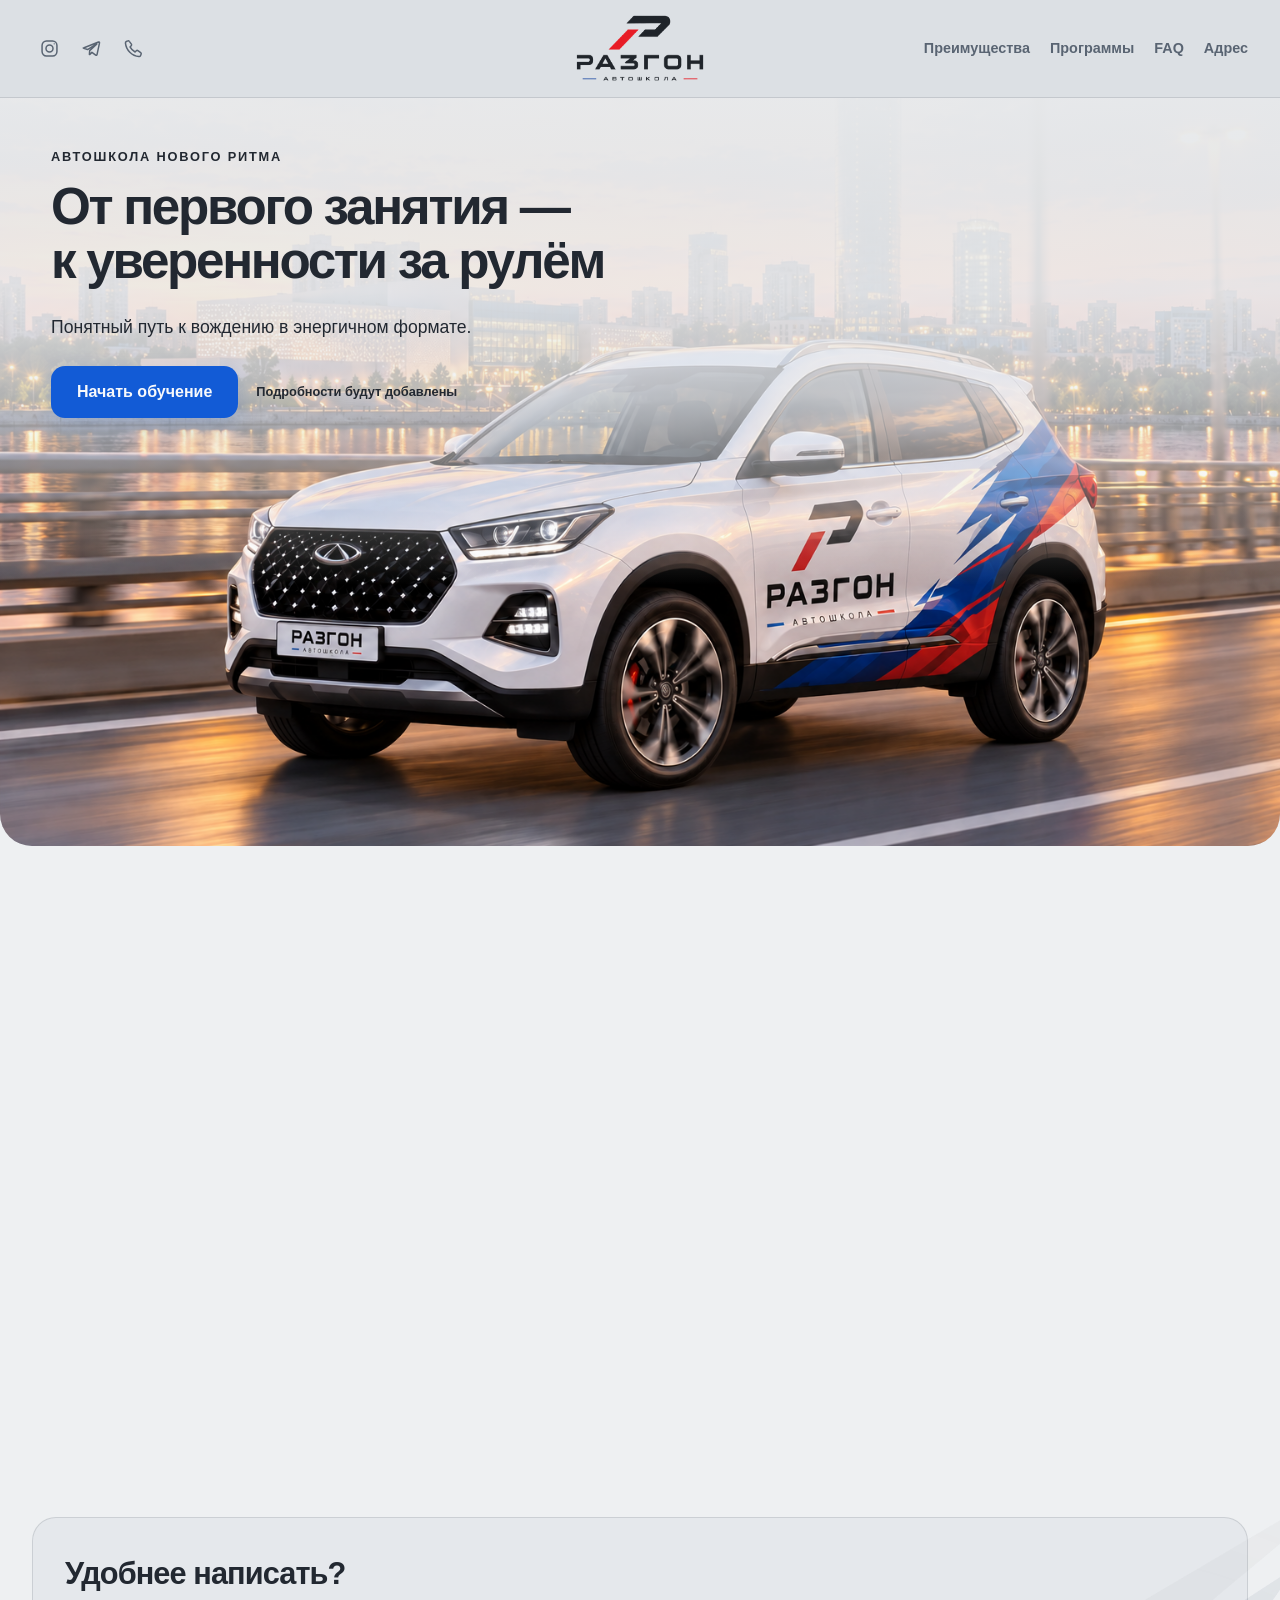
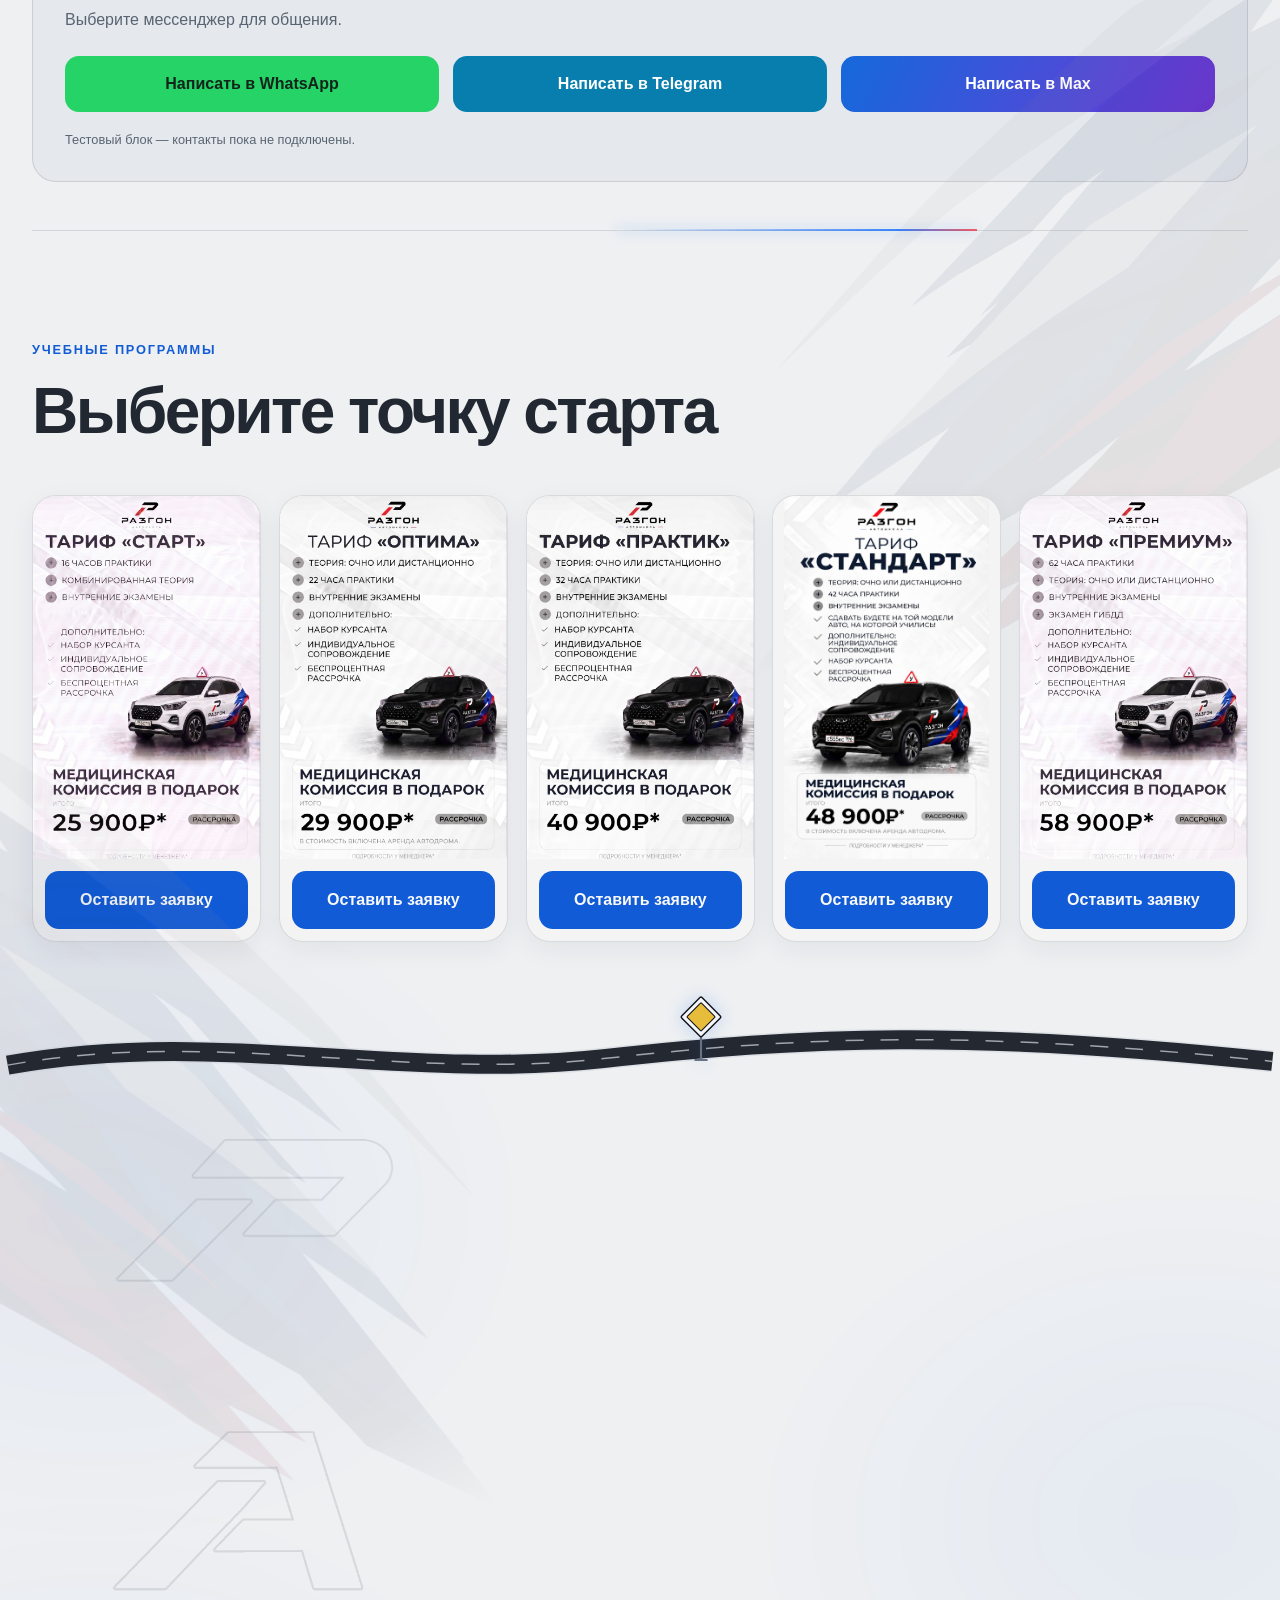
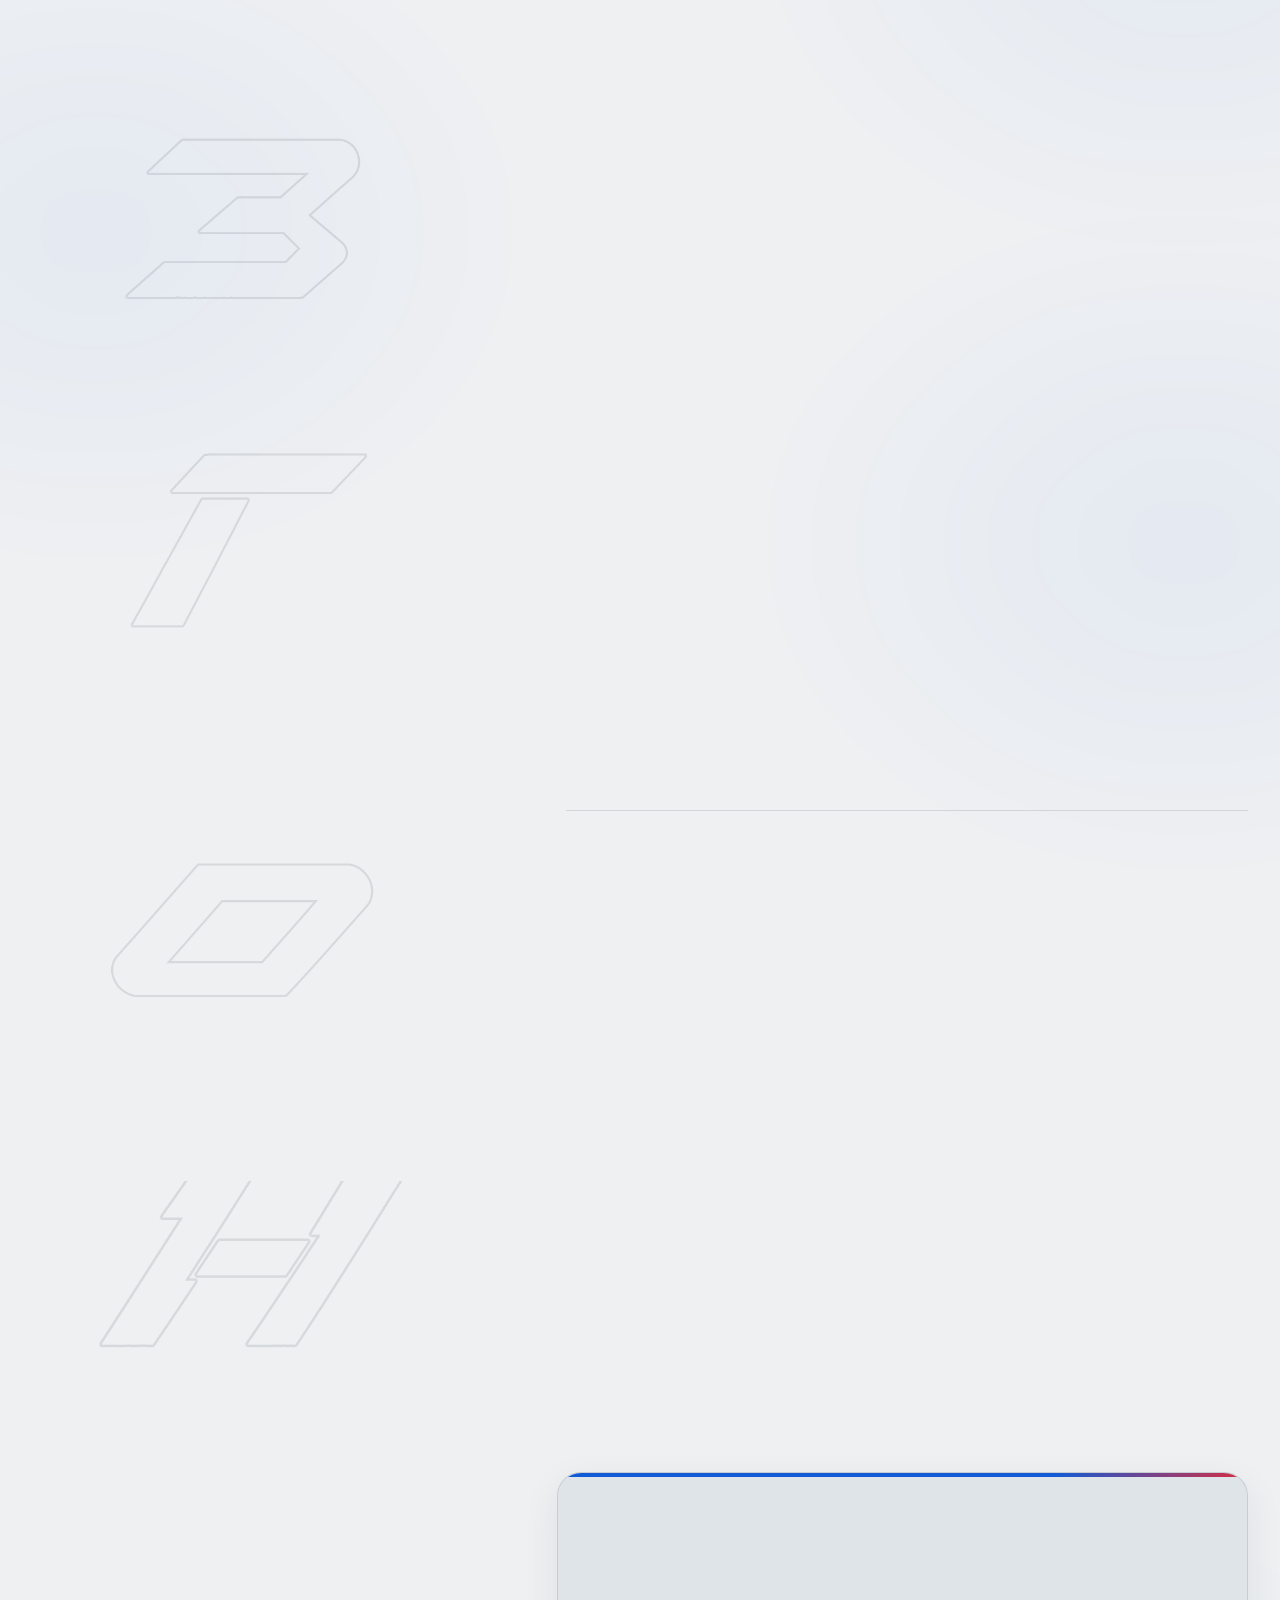
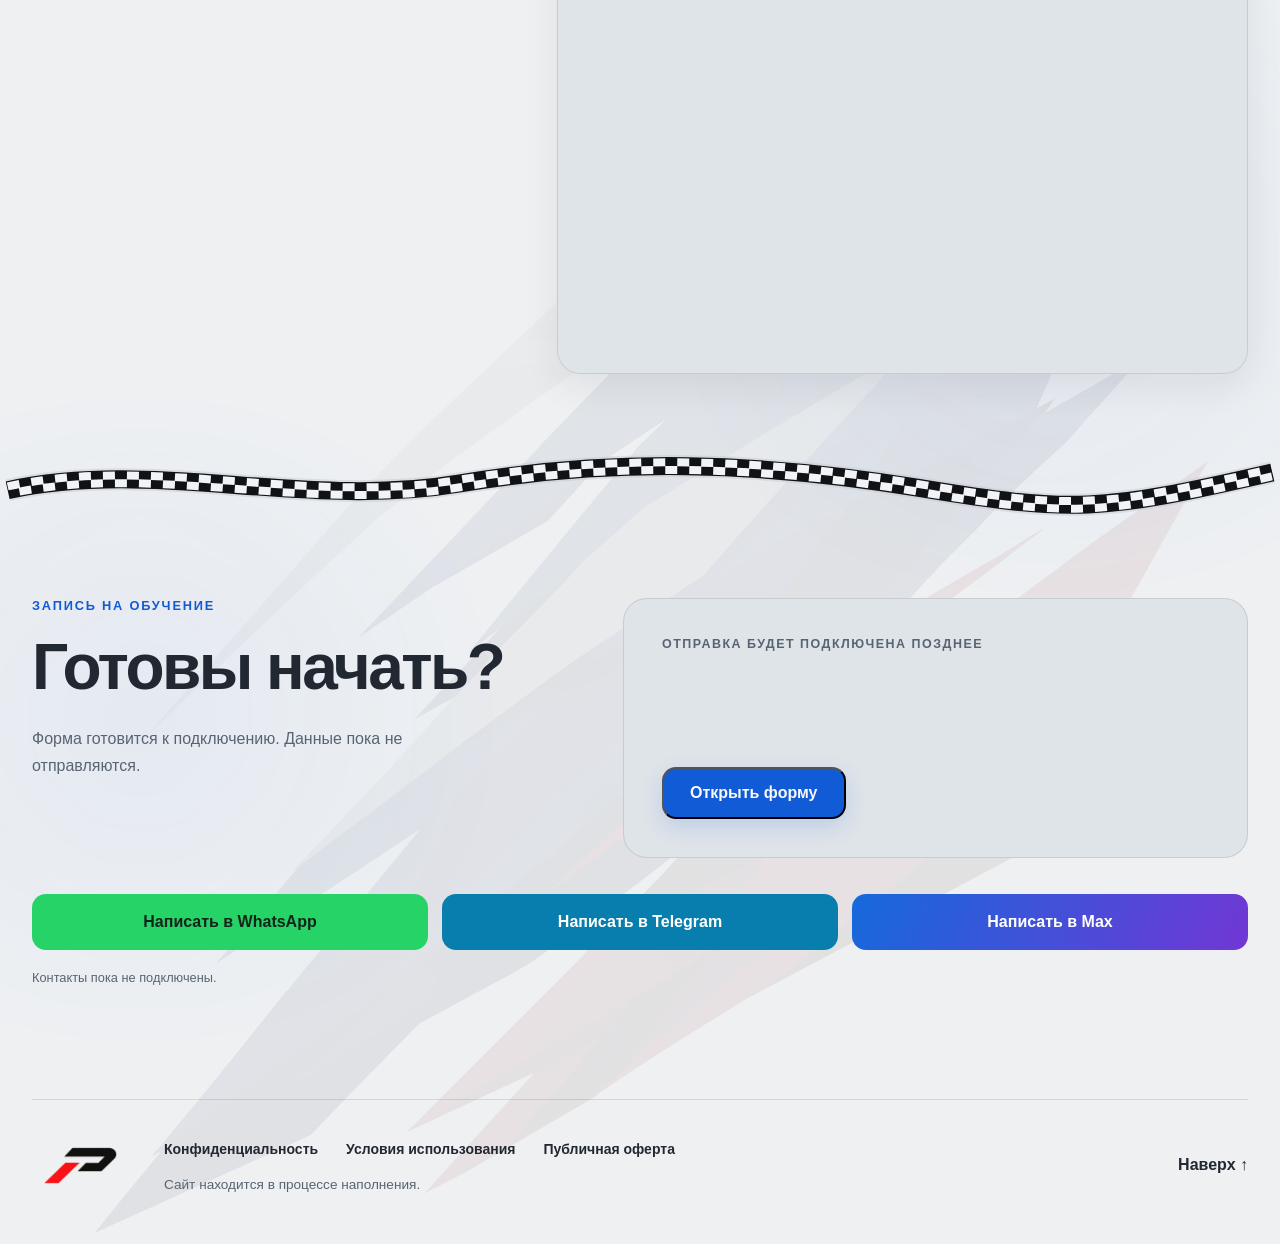
==== commit a307b131: "Publish light Razgon version with messenger placeholders" ====
--- a/index.html
+++ b/index.html
@@ -16,7 +16,7 @@
       <header class="site-header site-header-centered">
         <div class="header-branding">
           <a class="brand" href="#top" aria-label="Разгон — на главную">
-            <span class="brand-mark brand-mark-full" aria-hidden="true"><img src="./assets/razgon-full-logo.jpg" alt="" /></span>
+            <span class="brand-mark brand-mark-full" aria-hidden="true"><img src="./assets/razgon-full-logo-light.png" alt="" /></span>
           </a>
           <div class="header-socials" aria-label="Способы связи">
             <span class="social-icon" role="img" aria-label="Instagram" title="Instagram"><svg viewBox="0 0 24 24" aria-hidden="true"><rect x="3.5" y="3.5" width="17" height="17" rx="5" /><circle cx="12" cy="12" r="4" /><circle class="social-icon-dot" cx="17.4" cy="6.7" r="0.8" /></svg></span>
@@ -27,7 +27,7 @@
         <nav id="site-nav" class="site-nav" aria-label="Основная навигация">
           <a href="#advantages">Преимущества</a>
           <a href="#programs">Программы</a>
-          <a href="#steps">Этапы</a>
+
           <a href="#faq">FAQ</a>
           <a href="#location">Адрес</a>
         </nav>
@@ -64,11 +64,16 @@
           </div>
 
           <div class="hero-visual">
-            <img
-              src="./assets/razgon-car-hero-white.jpg"
-              alt="Белый учебный автомобиль Razgon на фоне Екатеринбурга"
-              fetchpriority="high"
-            />
+            <picture>
+              <source media="(max-width: 800px)" srcset="./assets/razgon-makarovsky-mobile.png" width="941" height="1672" />
+              <img
+                src="./assets/razgon-makarovsky-desktop.png"
+                alt="Рендер белого автомобиля Razgon на Макаровском мосту на фоне вечернего Екатеринбурга"
+                width="1536"
+                height="1024"
+                fetchpriority="high"
+              />
+            </picture>
           </div>
         </section>
 
@@ -96,12 +101,29 @@
           </div>
         </section>
 
+        <aside id="messengers" class="messenger-block" data-messenger-block aria-labelledby="messenger-title">
+          <div class="messenger-panel">
+            <div class="messenger-heading" data-scroll-accent="message">
+              <h2 id="messenger-title">Удобнее написать?</h2>
+              <span class="message-icon-slot" aria-hidden="true"><img class="message-icon" data-scroll-accent-art src="./assets/message-icon.png" alt="" width="512" height="512" decoding="async" /></span>
+            </div>
+            <p class="messenger-description">Выберите мессенджер для общения.</p>
+            <div class="messenger-actions">
+              <button class="messenger-button messenger-whatsapp" type="button" data-messenger-preview="WhatsApp" aria-describedby="messenger-status">Написать в WhatsApp</button>
+              <button class="messenger-button messenger-telegram" type="button" data-messenger-preview="Telegram" aria-describedby="messenger-status">Написать в Telegram</button>
+              <button class="messenger-button messenger-max" type="button" data-messenger-preview="Max" aria-describedby="messenger-status">Написать в Max</button>
+            </div>
+            <p id="messenger-status" class="messenger-status" data-messenger-status role="status">Тестовый блок — контакты пока не подключены.</p>
+          </div>
+        </aside>
+
         <div class="edge-accent edge-accent-right" aria-hidden="true"><img src="./assets/razgon-flag-print.png" alt="" /></div>
         <section id="programs" class="section programs has-section-divider" aria-labelledby="programs-title">
-          <div class="section-divider divider-car" aria-hidden="true">
+          <div class="section-divider divider-car" data-scroll-accent="car" aria-hidden="true">
             <span class="divider-line"></span>
             <span class="car-trail"></span>
-            <img class="divider-icon" src="./assets/car-divider.png" alt="" />
+            <span class="car-brake-trace" data-car-brake></span>
+            <img class="divider-icon" data-scroll-accent-art src="./assets/car-divider.png" alt="" />
           </div>
           <div class="section-heading section-heading-row">
             <div>
@@ -133,7 +155,8 @@
           </div>
         </section>
 
-        <section id="steps" class="section steps has-section-divider" aria-labelledby="steps-title">
+        <div class="edge-accent edge-accent-left" aria-hidden="true"><img src="./assets/razgon-flag-print.png" alt="" loading="lazy" /></div>
+        <section id="teachers" class="section upcoming-section has-section-divider" aria-labelledby="teachers-title">
           <div class="section-divider divider-road-sign" aria-hidden="true">
             <svg class="road-route" viewBox="0 0 1000 90" preserveAspectRatio="none">
               <path class="road-border" d="M-20 58C150 18 302 75 470 51S770 20 1020 54"></path>
@@ -146,51 +169,6 @@
               <rect class="sign-inner" x="18" y="14" width="28" height="28" rx="1" transform="rotate(45 32 28)"></rect>
             </svg>
           </div>
-          <div class="section-heading">
-            <p class="eyebrow">Как это работает</p>
-            <h2 id="steps-title">Четыре этапа до уверенного старта</h2>
-          </div>
-          <div class="steps-progress-start" aria-hidden="true">
-            <span>
-              <svg class="route-start-pin" viewBox="0 0 20 24">
-                <path d="M10 22s7-7.2 7-13A7 7 0 1 0 3 9c0 5.8 7 13 7 13Z"></path>
-                <circle cx="10" cy="9" r="2.5"></circle>
-              </svg>
-              <b>0%</b>
-            </span>
-          </div>
-          <ol class="steps-list">
-            <li style="--step-progress: 25%;">
-              <span>01</span><div><h3>Знакомство</h3><p>Определяем цель и учебный маршрут.</p></div>
-              <div class="step-progress" aria-hidden="true"><span class="step-progress-fill"></span><span class="step-progress-marker">25%</span></div>
-            </li>
-            <li style="--step-progress: 50%;">
-              <span>02</span><div><h3>Теория</h3><p>Разбираем правила и дорожные ситуации.</p></div>
-              <div class="step-progress" aria-hidden="true"><span class="step-progress-fill"></span><span class="step-progress-marker">50%</span></div>
-            </li>
-            <li style="--step-progress: 75%;">
-              <span>03</span><div><h3>Практика</h3><p>Переводим знания в уверенные действия.</p></div>
-              <div class="step-progress" aria-hidden="true"><span class="step-progress-fill"></span><span class="step-progress-marker">75%</span></div>
-            </li>
-            <li class="step-complete" style="--step-progress: 100%;">
-              <span>04</span><div><h3>Подготовка</h3><p>Повторяем главное перед экзаменом.</p></div>
-              <div class="step-progress" aria-hidden="true">
-                <span class="step-progress-fill"></span>
-                <span class="step-progress-marker step-license" title="Водительское удостоверение получено">
-                  <svg viewBox="0 0 48 32" aria-hidden="true">
-                    <rect x="1" y="1" width="46" height="30" rx="5"></rect>
-                    <circle cx="13" cy="14" r="5"></circle>
-                    <path d="M6 25c1.8-4 4.1-6 7-6s5.2 2 7 6M25 10h14M25 16h10M25 22h7"></path>
-                    <path class="license-check" d="m35 23 3 3 6-7"></path>
-                  </svg>
-                </span>
-              </div>
-            </li>
-          </ol>
-        </section>
-
-        <div class="edge-accent edge-accent-left" aria-hidden="true"><img src="./assets/razgon-flag-print.png" alt="" loading="lazy" /></div>
-        <section id="teachers" class="section upcoming-section" aria-labelledby="teachers-title">
           <img class="section-letter section-letter-r" src="./assets/razgon-letter-r-outline.png" alt="" aria-hidden="true" loading="lazy" />
           <div class="section-heading">
             <p class="eyebrow">Команда</p>
@@ -324,6 +302,14 @@
               Открыть форму
             </button>
           </div>
+          <div class="contact-messengers" data-messenger-block>
+            <div class="messenger-actions" aria-label="Написать в мессенджере">
+              <button class="messenger-button messenger-whatsapp" type="button" data-messenger-preview="WhatsApp" aria-describedby="contact-messenger-status">Написать в WhatsApp</button>
+              <button class="messenger-button messenger-telegram" type="button" data-messenger-preview="Telegram" aria-describedby="contact-messenger-status">Написать в Telegram</button>
+              <button class="messenger-button messenger-max" type="button" data-messenger-preview="Max" aria-describedby="contact-messenger-status">Написать в Max</button>
+            </div>
+            <p id="contact-messenger-status" class="messenger-status" data-messenger-status role="status">Контакты пока не подключены.</p>
+          </div>
         </section>
       </main>
 
@@ -364,7 +350,7 @@
 
       <footer class="site-footer" id="footer">
         <a class="brand footer-brand" href="./index.html#top" aria-label="Разгон — на главную">
-          <span class="brand-mark" aria-hidden="true"><img src="./assets/razgon-header-mark.png" alt="" /></span>
+          <span class="brand-mark" aria-hidden="true"><img src="./assets/razgon-footer-mark-light.png" alt="" /></span>
         </a>
         <div class="footer-info">
           <nav class="footer-links" aria-label="Документы">
--- a/styles.css
+++ b/styles.css
@@ -1,15 +1,19 @@
 :root {
-  color-scheme: dark;
-  --graphite-950: #17191d;
-  --graphite-900: #202328;
-  --graphite-800: #292d33;
-  --white: #f6f8fb;
-  --muted: #aeb5c0;
-  --blue: #146cff;
-  --red: #ff3b4d;
-  --line: rgba(255, 255, 255, 0.12);
+  color-scheme: light;
+  --page-bg: #eef0f2;
+  --header-bg: #dce0e4;
+  --surface: #e5e8ec;
+  --surface-strong: #dfe4e9;
+  --ink: #222831;
+  --muted: #596472;
+  --blue: #125bd6;
+  --red: #d82c40;
+  --line: rgba(34, 40, 49, 0.13);
   --page-width: 100%;
   --page-gutter: clamp(20px, 2.5vw, 48px);
+  --on-accent: #f8f9fb;
+  --radius-panel: 24px;
+  --radius-control: 14px;
 }
 
 * {
@@ -18,13 +22,14 @@
 
 html {
   scroll-behavior: smooth;
+  scroll-padding-top: 16px;
 }
 
 body {
   margin: 0;
-  min-width: 320px;
-  background: var(--graphite-950);
-  color: var(--white);
+  min-width: min(320px, 100%);
+  background: var(--page-bg);
+  color: var(--ink);
   font-family: Inter, "Segoe UI", Arial, sans-serif;
 }
 
@@ -48,9 +53,7 @@
   min-height: 100vh;
   overflow: clip;
   isolation: isolate;
-  background:
-    radial-gradient(circle at 85% 42%, rgba(20, 108, 255, 0.18), transparent 28rem),
-    linear-gradient(135deg, var(--graphite-900), var(--graphite-950) 62%);
+  background: var(--page-bg);
 }
 
 .page-shell::before,
@@ -61,17 +64,18 @@
 .site-header {
   position: relative;
   z-index: 10;
-  width: min(var(--page-width), calc(100% - 2 * var(--page-gutter)));
+  width: 100%;
   min-height: 84px;
   margin: 0 auto;
+  padding-inline: var(--page-gutter);
   display: flex;
   align-items: center;
   justify-content: space-between;
   border-bottom: 1px solid var(--line);
+  background: var(--header-bg);
 }
 
 .site-header-centered {
-  z-index: auto;
   display: grid;
   grid-template-columns: minmax(0, 1fr) auto minmax(0, 1fr);
   column-gap: 24px;
@@ -99,7 +103,6 @@
 
 @media (max-width: 400px) {
   .site-header-centered .menu-toggle-label { display: none; }
-  .site-header-centered .brand-mark-full { width: 100px; }
 }
 
 .menu-toggle {
@@ -112,7 +115,7 @@
 }
 
 .site-header .brand:has(.brand-mark-full) {
-  mix-blend-mode: screen;
+  mix-blend-mode: normal;
 }
 
 .edge-accent {
@@ -153,7 +156,15 @@
   }
   .edge-accent-right img { right: -92vw; }
   .edge-accent-left img { left: -92vw; }
-
+}
+
+@media (max-width: 400px) {
+  .site-header-centered .brand-mark-full { width: 100px; }
+}
+
+@media (max-width: 360px) {
+  .site-header-centered .header-socials { gap: 2px; }
+  .site-header-centered .social-icon { width: 26px; }
 }
 
 .header-branding,
@@ -180,6 +191,9 @@
   width: 96px;
   aspect-ratio: 1672 / 941;
   flex: 0 0 auto;
+  overflow: hidden;
+  border-radius: 12px;
+  background: #17191d;
 }
 
 .brand-mark img {
@@ -190,6 +204,17 @@
   object-fit: contain;
   mix-blend-mode: screen;
   transition: filter 180ms ease;
+  padding: 8px;
+}
+
+.brand-mark-full {
+  border-radius: 0;
+  background: transparent;
+}
+
+.brand-mark-full img {
+  padding: 0;
+  mix-blend-mode: normal;
 }
 
 .header-socials {
@@ -201,7 +226,8 @@
   height: 34px;
   display: grid;
   place-items: center;
-  color: #aab1bc;
+  color: var(--muted);
+  border-radius: 10px;
 }
 
 .social-icon svg {
@@ -222,17 +248,14 @@
 }
 
 .social-icon:hover svg {
-  color: var(--white);
-  filter: drop-shadow(0 0 1px rgba(255, 255, 255, 0.95)) drop-shadow(0 0 4px rgba(20, 108, 255, 0.72));
+  color: var(--blue);
+  filter: none;
   transform: translateY(-1px);
 }
 
 .brand:hover .brand-mark img,
 .brand:focus-visible .brand-mark img {
-  filter:
-    drop-shadow(0 0 1px rgba(255, 255, 255, 0.95))
-    drop-shadow(0 0 3px rgba(255, 255, 255, 0.62))
-    drop-shadow(0 0 4px rgba(255, 59, 77, 0.52));
+  filter: brightness(1.08);
 }
 
 .demo-label,
@@ -259,7 +282,7 @@
 }
 
 .site-nav a:hover {
-  color: var(--white);
+  color: var(--ink);
 }
 
 .header-action {
@@ -273,17 +296,22 @@
   text-decoration: none;
   text-transform: uppercase;
   letter-spacing: 0.08em;
+  border-radius: var(--radius-control);
 }
 
 .hero {
   position: relative;
   isolation: isolate;
-  width: min(var(--page-width), calc(100% - 2 * var(--page-gutter)));
-  min-height: calc(100vh - 84px);
-  margin: 0 auto;
+  width: 100%;
+  min-height: clamp(620px, calc(100svh - 152px), 900px);
+  margin: 0;
   display: flex;
-  align-items: center;
-  padding: 72px 0;
+  align-items: flex-start;
+  padding: clamp(32px, 4vw, 72px);
+  overflow: hidden;
+  border: 0;
+  border-radius: 0 0 32px 32px;
+  background: var(--surface);
 }
 
 .hero > * {
@@ -293,7 +321,21 @@
 
 .hero-copy {
   z-index: 3;
-  width: min(880px, 65%);
+  width: min(1050px, 90%);
+  color: var(--ink);
+}
+
+.hero .eyebrow,
+.hero h1 span {
+  color: var(--ink);
+}
+
+.hero h1 {
+  font-size: clamp(2.7rem, 4vw, 4.5rem);
+}
+
+.hero .eyebrow {
+  margin-bottom: 16px;
 }
 
 .eyebrow {
@@ -310,23 +352,19 @@
 h1 {
   max-width: 880px;
   margin-bottom: 24px;
-  font-size: clamp(3rem, 7vw, 6.8rem);
-  line-height: 0.92;
-  letter-spacing: -0.065em;
-  text-transform: uppercase;
+  font-size: clamp(3rem, 4.8vw, 5.4rem);
+  line-height: 1.06;
+  letter-spacing: -0.045em;
 }
 
 h1 span {
-  color: transparent;
-  background: linear-gradient(96deg, var(--blue) 0 72%, #7354a9 88%, var(--red) 100%);
-  background-clip: text;
-  -webkit-background-clip: text;
+  color: var(--blue);
 }
 
 .hero-text {
   max-width: 620px;
-  margin-bottom: 34px;
-  color: var(--muted);
+  margin-bottom: 24px;
+  color: var(--ink);
   font-size: 1.1rem;
   line-height: 1.65;
 }
@@ -338,14 +376,12 @@
   justify-content: center;
   padding: 0 26px;
   background: var(--blue);
-  color: white;
+  color: var(--on-accent);
   font-weight: 800;
   text-decoration: none;
-  text-transform: uppercase;
-  letter-spacing: 0.06em;
-  box-shadow: 0 14px 40px rgba(20, 108, 255, 0.28);
-  clip-path: polygon(0 0, 100% 0, calc(100% - 14px) 100%, 0 100%);
+  box-shadow: 0 8px 22px rgba(18, 91, 214, 0.16);
   transition: transform 160ms ease, background-color 160ms ease;
+  border-radius: var(--radius-control);
 }
 
 .hero-actions {
@@ -356,15 +392,13 @@
 }
 
 .hero-actions > span {
-  color: var(--muted);
+  color: var(--ink);
   font-size: 0.8rem;
   font-weight: 700;
-  letter-spacing: 0.08em;
-  text-transform: uppercase;
 }
 
 .primary-action:hover {
-  background: #2b7aff;
+  background: #104eb8;
   transform: translateY(-2px);
 }
 
@@ -379,36 +413,36 @@
 button:focus-visible,
 input:focus-visible,
 select:focus-visible {
-  outline: 3px solid var(--white);
+  outline: 3px solid var(--blue);
   outline-offset: 4px;
 }
 
 .hero-visual {
   position: absolute;
   top: 0;
-  right: calc((100vw - 100%) / -2);
+  right: 0;
   bottom: 0;
   z-index: 0;
-  width: 72vw;
+  width: 100%;
   min-height: 0;
   overflow: hidden;
   isolation: isolate;
   border: 0;
-  border-radius: 0 0 0 58% / 0 0 0 56%;
+  border-radius: 0;
   background: transparent;
   box-shadow: none;
   pointer-events: none;
 }
 
-.hero-visual > img {
+.hero-visual picture,
+.hero-visual img {
   position: absolute;
   inset: 0;
   z-index: -2;
   width: 100%;
   height: 100%;
   object-fit: cover;
-  object-position: 52% 54%;
-  filter: saturate(0.9) contrast(1.04) brightness(0.78);
+  object-position: 50% 58%;
 }
 
 .hero-visual::before {
@@ -421,12 +455,11 @@
   inset: -1px;
   z-index: -1;
   border-radius: inherit;
-  background:
-    linear-gradient(90deg, var(--graphite-950) 0%, rgba(23, 25, 29, 0.98) 7%, rgba(23, 25, 29, 0.82) 17%, rgba(23, 25, 29, 0.42) 28%, transparent 43%),
-    linear-gradient(0deg, var(--graphite-950) 0%, rgba(23, 25, 29, 0.96) 7%, rgba(23, 25, 29, 0.68) 15%, rgba(23, 25, 29, 0.24) 23%, transparent 32%);
+  background: linear-gradient(180deg, rgba(238, 240, 242, 0.96), rgba(238, 240, 242, 0.9) 26%, rgba(238, 240, 242, 0.72) 40%, transparent 65%);
 }
 
 .section,
+.messenger-block,
 .site-footer {
   width: min(var(--page-width), calc(100% - 2 * var(--page-gutter)));
   margin: 0 auto;
@@ -437,7 +470,7 @@
   isolation: isolate;
   padding: 112px 0;
   border-top: 0;
-  scroll-margin-top: 42px;
+  scroll-margin-top: 16px;
 }
 
 .section::before {
@@ -469,7 +502,7 @@
   right: 0;
   left: 0;
   height: 1px;
-  background: rgba(190, 197, 208, 0.22);
+  background: var(--line);
 }
 
 .section-divider .divider-icon {
@@ -477,17 +510,52 @@
   top: 50%;
   z-index: 2;
   box-sizing: content-box;
-  background: var(--graphite-950);
+  background: var(--page-bg);
   transform: translate(-50%, -50%);
 }
 
+.divider-car {
+  --car-stop: 80%;
+  --car-size: 92px;
+}
+
 .divider-car .divider-icon {
-  left: 80%;
-  width: 92px;
+  left: var(--car-stop);
+  width: var(--car-size);
   padding: 0;
   background: transparent;
-  filter: brightness(0) invert(1) opacity(0.88) drop-shadow(0 0 5px rgba(20, 108, 255, 0.28));
+  filter: brightness(0) opacity(0.7);
   transform: translate(-50%, -69%);
+  transform-origin: 50% 69%;
+}
+
+.car-brake-trace {
+  position: absolute;
+  top: calc(50% - 1px);
+  left: var(--car-stop);
+  z-index: 1;
+  width: 54px;
+  height: 5px;
+  opacity: 0;
+  translate: calc(-100% - var(--car-size) * 0.28) 0;
+  transform-origin: right center;
+  pointer-events: none;
+}
+
+.car-brake-trace::before,
+.car-brake-trace::after {
+  content: "";
+  position: absolute;
+  right: 0;
+  left: 0;
+  height: 1px;
+  border-radius: 50%;
+  background: linear-gradient(90deg, transparent, #596472);
+}
+
+.car-brake-trace::after {
+  top: 3px;
+  left: 8px;
 }
 
 .divider-car .car-trail {
@@ -567,7 +635,7 @@
 
 .divider-road-sign .sign-post {
   fill: none;
-  stroke: #c4cad4;
+  stroke: #677382;
   stroke-width: 3;
   stroke-linecap: round;
 }
@@ -614,10 +682,109 @@
 
 .section-intro {
   border-top: 0;
+  padding-bottom: 48px;
 }
 
 .section-intro::before {
   content: none;
+}
+
+.messenger-block {
+  margin-bottom: 48px;
+  scroll-margin-top: 16px;
+}
+
+.messenger-panel {
+  padding: 32px;
+  border: 1px solid var(--line);
+  border-radius: var(--radius-panel);
+  background: var(--surface);
+}
+
+.messenger-heading {
+  display: flex;
+  align-items: center;
+  gap: 14px;
+  margin-bottom: 10px;
+}
+
+.messenger-heading h2 {
+  min-width: 0;
+  margin: 0;
+  font-size: clamp(1.5rem, 2.4vw, 2rem);
+  line-height: 1.2;
+  letter-spacing: -0.03em;
+}
+
+.message-icon-slot {
+  width: 44px;
+  height: 48px;
+  display: grid;
+  place-items: center;
+  flex: 0 0 auto;
+  overflow: hidden;
+}
+
+.message-icon {
+  width: 40px;
+  height: 40px;
+  flex: 0 0 auto;
+  object-fit: contain;
+  pointer-events: none;
+}
+
+.scroll-accent-pending [data-scroll-accent-art] {
+  opacity: 0;
+}
+
+.messenger-description {
+  margin-bottom: 24px;
+  color: var(--muted);
+  line-height: 1.5;
+}
+
+.messenger-actions {
+  display: grid;
+  grid-template-columns: repeat(3, minmax(0, 1fr));
+  gap: 14px;
+}
+
+.messenger-button {
+  min-height: 56px;
+  padding: 14px 18px;
+  border: 0;
+  border-radius: var(--radius-control);
+  color: #fff;
+  font-weight: 750;
+  line-height: 1.4;
+  cursor: pointer;
+  transition: filter 160ms ease, transform 160ms ease;
+}
+
+.messenger-button:hover {
+  filter: brightness(0.95);
+  transform: translateY(-2px);
+}
+
+.messenger-whatsapp {
+  background: #25d366;
+  color: #13251b;
+}
+
+.messenger-telegram {
+  background: #087eae;
+}
+
+.messenger-max {
+  background: linear-gradient(115deg, #1569db, #7137d5);
+}
+
+.messenger-status {
+  min-height: 1.5em;
+  margin: 18px 0 0;
+  color: var(--muted);
+  font-size: 0.8rem;
+  line-height: 1.5;
 }
 
 .section-letter {
@@ -627,9 +794,10 @@
   width: clamp(250px, 29vw, 460px);
   height: auto;
   overflow: visible;
-  opacity: 0.34;
+  opacity: 0.13;
   pointer-events: none;
   user-select: none;
+  filter: brightness(0.4);
 }
 
 .section > .section-letter {
@@ -682,9 +850,8 @@
 .contact h2 {
   margin-bottom: 0;
   font-size: clamp(2rem, 5vw, 4rem);
-  line-height: 0.98;
+  line-height: 1.08;
   letter-spacing: -0.04em;
-  text-transform: uppercase;
 }
 
 .section-note {
@@ -698,18 +865,19 @@
 .feature-grid {
   display: grid;
   grid-template-columns: repeat(3, 1fr);
-  gap: 2px;
-  background: var(--line);
+  gap: 18px;
 }
 
 .feature-card {
   min-height: 290px;
   padding: 32px;
-  background: var(--graphite-900);
+  background: var(--surface);
+  border: 1px solid var(--line);
+  border-radius: var(--radius-panel);
 }
 
 .feature-card-accent {
-  background: linear-gradient(145deg, rgba(20, 108, 255, 0.28), var(--graphite-900) 70%);
+  background: linear-gradient(145deg, rgba(20, 108, 255, 0.07), var(--surface) 70%);
 }
 
 .feature-number {
@@ -721,15 +889,13 @@
 }
 
 .feature-card h3,
-.program-card h3,
-.steps-list h3 {
+.program-card h3 {
   margin: 0 0 12px;
   font-size: 1.35rem;
 }
 
 .feature-card p,
 .program-card > p,
-.steps-list p,
 .faq-list p,
 .contact-copy > p:last-child {
   color: var(--muted);
@@ -754,7 +920,7 @@
   width: clamp(720px, 74vw, 1420px);
   height: clamp(480px, 58vw, 920px);
   border-radius: 50%;
-  background: radial-gradient(ellipse at center, rgba(20, 108, 255, 0.17), rgba(20, 108, 255, 0.055) 34%, transparent 72%);
+  background: radial-gradient(ellipse at center, rgba(20, 108, 255, 0.045), transparent 72%);
   filter: blur(32px);
   opacity: 0.95;
   transform: translateY(-50%);
@@ -783,12 +949,10 @@
     opacity: 0.68;
     filter: blur(24px);
   }
-
   #teachers::after,
   #reviews::after {
     left: -92vw;
   }
-
   #fleet::after,
   #promotions::after {
     right: -92vw;
@@ -817,7 +981,7 @@
   content: "";
   position: absolute;
   border-radius: 50%;
-  background: radial-gradient(circle, rgba(20, 108, 255, 0.2) 0, rgba(20, 108, 255, 0.075) 34%, transparent 70%);
+  background: radial-gradient(circle, rgba(20, 108, 255, 0.045) 0, transparent 70%);
   filter: blur(34px);
 }
 
@@ -856,14 +1020,12 @@
     width: 340vw;
     opacity: 0.03;
   }
-
   .lower-page-art::before {
     right: -85vw;
     bottom: 760px;
     width: 170vw;
     height: 150vw;
   }
-
   .lower-page-art::after {
     left: -90vw;
     bottom: 120px;
@@ -884,14 +1046,14 @@
 .upcoming-panel {
   padding: clamp(24px, 3vw, 44px);
   border: 1px solid var(--line);
-  border-left: 3px solid var(--blue);
-  background: var(--graphite-900);
+  background: var(--surface);
+  border-radius: var(--radius-panel);
 }
 
 .upcoming-status {
   display: inline-block;
   margin-bottom: 24px;
-  color: #aeb5c0;
+  color: var(--muted);
   font-size: 0.875rem;
 }
 
@@ -926,14 +1088,15 @@
 .program-card {
   position: relative;
   padding: 38px;
-  background: var(--graphite-800);
+  background: var(--surface-strong);
   border: 1px solid var(--line);
+  border-radius: var(--radius-panel);
 }
 
 .program-card-primary {
   background:
     radial-gradient(circle at 90% 5%, rgba(20, 108, 255, 0.3), transparent 15rem),
-    var(--graphite-800);
+    var(--surface-strong);
   border-color: rgba(20, 108, 255, 0.62);
 }
 
@@ -941,16 +1104,17 @@
   display: inline-flex;
   padding: 7px 10px;
   background: rgba(20, 108, 255, 0.16);
-  color: #8ab7ff;
+  color: var(--blue);
   font-size: 0.75rem;
   font-weight: 800;
   letter-spacing: 0.08em;
   text-transform: uppercase;
+  border-radius: 8px;
 }
 
 .program-code {
   margin: 52px 0 12px;
-  color: var(--white) !important;
+  color: var(--ink) !important;
   font-size: 0.85rem;
   font-weight: 800;
   letter-spacing: 0.16em;
@@ -970,7 +1134,7 @@
 
 .program-card a {
   display: inline-flex;
-  color: var(--white);
+  color: var(--ink);
   font-weight: 800;
   text-decoration-color: var(--blue);
   text-decoration-thickness: 3px;
@@ -984,16 +1148,16 @@
   overflow: hidden;
   flex-direction: column;
   background: #f4f4f4;
-  border-color: rgba(255, 255, 255, 0.16);
-  border-radius: 18px;
-  box-shadow: 0 18px 46px rgba(0, 0, 0, 0.24);
+  border-color: var(--line);
+  border-radius: var(--radius-panel);
+  box-shadow: 0 8px 26px rgba(34, 40, 49, 0.06);
   transition: transform 180ms ease, border-color 180ms ease, box-shadow 180ms ease;
 }
 
 .tariff-card:hover {
-  transform: translateY(-6px);
-  border-color: rgba(20, 108, 255, 0.72);
-  box-shadow: 0 24px 54px rgba(0, 0, 0, 0.34);
+  transform: translateY(-3px);
+  border-color: rgba(18, 91, 214, 0.35);
+  box-shadow: 0 12px 30px rgba(34, 40, 49, 0.1);
 }
 
 .tariff-card img {
@@ -1005,212 +1169,24 @@
 }
 
 .tariff-action {
-  width: 100%;
+  width: calc(100% - 24px);
   min-height: 58px;
   padding: 16px 20px;
-  color: var(--white);
-  background: var(--graphite-800);
+  color: var(--on-accent);
+  background: var(--blue);
   border: 0;
-  border-top: 1px solid rgba(20, 108, 255, 0.42);
   font: inherit;
   font-weight: 800;
   cursor: pointer;
   transition: background 180ms ease, color 180ms ease;
+  margin: 12px;
+  border-radius: var(--radius-control);
 }
 
 .tariff-action:hover,
 .tariff-action:focus-visible {
-  color: var(--white);
-  background: var(--blue);
-}
-
-.steps-list {
-  margin: 0;
-  padding: 0;
-  list-style: none;
-}
-
-.steps-list li {
-  position: relative;
-  display: grid;
-  grid-template-columns: 90px 1fr;
-  gap: 24px;
-  padding: 32px 0 44px;
-}
-
-.steps-list > li > span {
-  color: var(--blue);
-  font-size: 1.25rem;
-  font-weight: 800;
-}
-
-.steps-list p {
-  margin-bottom: 0;
-}
-
-.steps-progress-start {
-  position: relative;
-  height: 38px;
-  border-bottom: 0;
-  box-shadow: none;
-}
-
-.steps-progress-start span,
-.step-progress-marker {
-  color: #8ab7ff;
-  background: var(--graphite-900);
-  font-size: 0.72rem;
-  font-weight: 900;
-  letter-spacing: 0.08em;
-}
-
-.steps-progress-start span {
-  position: absolute;
-  bottom: 10px;
-  left: 0;
-  display: inline-flex;
-  align-items: center;
-  gap: 5px;
-  padding: 4px 8px 4px 5px;
-  border: 1px solid rgba(20, 108, 255, 0.62);
-  border-radius: 999px;
-  box-shadow: 0 0 18px rgba(20, 108, 255, 0.2);
-}
-
-.steps-progress-start b {
-  font: inherit;
-}
-
-.route-start-pin {
-  width: 15px;
-  height: 18px;
-  fill: rgba(20, 108, 255, 0.12);
-  stroke: var(--blue);
-  stroke-linecap: round;
-  stroke-linejoin: round;
-  stroke-width: 1.7;
-}
-
-.steps-progress-start span::after,
-.step-progress-marker::after {
-  content: "";
-  position: absolute;
-  bottom: -14px;
-  left: 50%;
-  width: 8px;
-  height: 8px;
-  border: 2px solid var(--graphite-950);
-  border-radius: 50%;
-  background: var(--blue);
-  box-shadow: 0 0 14px rgba(20, 108, 255, 0.8);
-  transform: translateX(-50%);
-}
-
-.steps-progress-start span::after {
-  bottom: -15px;
-  left: 0;
-  transform: translateX(-50%);
-}
-
-.step-progress {
-  position: absolute;
-  right: 0;
-  bottom: 0;
-  left: 0;
-  height: 5px;
-  background: transparent;
-  box-shadow: none;
-}
-
-.step-progress-fill {
-  position: absolute;
-  inset: 0 auto auto 0;
-  width: var(--step-progress);
-  height: 5px;
-  overflow: hidden;
-  background: linear-gradient(90deg, rgba(20, 108, 255, 0.55), var(--blue));
-  box-shadow: 0 0 18px rgba(20, 108, 255, 0.32);
-}
-
-.step-progress-fill::after {
-  content: "";
-  position: absolute;
-  top: 2px;
-  right: 0;
-  left: 0;
-  height: 1px;
-  background: repeating-linear-gradient(90deg, rgba(255, 255, 255, 0.78) 0 10px, transparent 10px 18px);
-  opacity: 0.72;
-}
-
-.step-progress-marker {
-  position: absolute;
-  bottom: 6px;
-  left: var(--step-progress);
-  min-width: 46px;
-  padding: 5px 8px;
-  border: 1px solid rgba(20, 108, 255, 0.72);
-  border-radius: 5px 5px 2px 2px;
-  text-align: center;
-  box-shadow: 0 0 18px rgba(20, 108, 255, 0.2);
-  transform: translateX(-50%);
-}
-
-.step-progress-marker::before {
-  content: "";
-  position: absolute;
-  bottom: -5px;
-  left: 50%;
-  width: 2px;
-  height: 5px;
-  background: var(--blue);
-  transform: translateX(-50%);
-}
-
-.step-progress-marker::after {
-  bottom: -9px;
-}
-
-.step-license {
-  bottom: 11px;
-  left: 100%;
-  display: grid;
-  width: 52px;
-  height: 36px;
-  place-items: center;
-  padding: 3px;
-  border: 1px solid rgba(20, 108, 255, 0.76);
-  border-radius: 7px;
-  background: var(--graphite-900);
-  box-shadow: 0 0 20px rgba(20, 108, 255, 0.3);
-  transform: translateX(-100%);
-}
-
-.step-license::after {
-  content: none;
-}
-
-.step-license::before {
-  content: none;
-}
-
-.step-license svg {
-  width: 44px;
-  height: auto;
-  fill: none;
-  stroke: #8ab7ff;
-  stroke-linecap: round;
-  stroke-linejoin: round;
-  stroke-width: 1.5;
-}
-
-.step-license svg rect {
-  fill: rgba(20, 108, 255, 0.1);
-}
-
-.step-license .license-check {
-  stroke: var(--red);
-  stroke-width: 2.4;
+  color: var(--on-accent);
+  background: #104eb8;
 }
 
 .faq {
@@ -1224,7 +1200,11 @@
 }
 
 .faq-list details {
-  border-bottom: 1px solid var(--line);
+  border: 1px solid var(--line);
+  border-radius: var(--radius-panel);
+  padding: 0 24px;
+  background: var(--surface);
+  margin: 0 0 12px;
 }
 
 .faq-list summary {
@@ -1269,7 +1249,7 @@
 }
 
 .location-address span {
-  color: var(--white);
+  color: var(--ink);
   font-size: 1.16rem;
   font-weight: 800;
 }
@@ -1293,14 +1273,15 @@
   gap: 10px;
   min-height: 48px;
   padding: 0 18px;
-  border: 1px solid rgba(20, 108, 255, 0.62);
-  color: var(--white);
+  border: 1px solid var(--line);
+  color: var(--ink);
   font-size: 0.86rem;
   font-weight: 800;
   letter-spacing: 0.06em;
   text-decoration: none;
   text-transform: uppercase;
   transition: background 160ms ease, border-color 160ms ease, transform 160ms ease;
+  border-radius: var(--radius-control);
 }
 
 .location-link:hover,
@@ -1315,9 +1296,10 @@
   min-height: 500px;
   overflow: hidden;
   isolation: isolate;
-  border: 1px solid rgba(20, 108, 255, 0.5);
-  background: var(--graphite-800);
-  box-shadow: 0 24px 70px rgba(0, 0, 0, 0.28);
+  border: 1px solid var(--line);
+  background: var(--surface-strong);
+  box-shadow: 0 12px 36px rgba(34, 40, 49, 0.08);
+  border-radius: var(--radius-panel);
 }
 
 .location-map::before {
@@ -1339,7 +1321,7 @@
   display: block;
   opacity: 0;
   pointer-events: none;
-  background: var(--graphite-800);
+  background: var(--surface-strong);
   border: 0;
   transition: opacity 360ms ease;
 }
@@ -1365,12 +1347,13 @@
   display: none;
   min-height: 44px;
   padding: 0 18px;
-  color: var(--white);
+  color: var(--ink);
   background: rgba(20, 108, 255, 0.16);
   border: 1px solid rgba(20, 108, 255, 0.62);
   font: inherit;
   font-weight: 800;
   cursor: pointer;
+  border-radius: var(--radius-control);
 }
 
 .location-map.has-error .location-map-status button {
@@ -1387,7 +1370,11 @@
 .contact {
   display: grid;
   grid-template-columns: 0.9fr 1.1fr;
-  gap: 80px;
+  gap: 36px 80px;
+}
+
+.contact-messengers {
+  grid-column: 1 / -1;
 }
 
 .contact-copy > p:last-child {
@@ -1400,8 +1387,9 @@
   grid-template-columns: repeat(2, 1fr);
   gap: 12px 16px;
   padding: 38px;
-  background: var(--graphite-800);
-  border-top: 4px solid var(--blue);
+  background: var(--surface-strong);
+  border: 1px solid var(--line);
+  border-radius: 20px;
 }
 
 .learning-form label {
@@ -1424,9 +1412,9 @@
   min-height: 52px;
   padding: 0 14px;
   border: 1px solid var(--line);
-  border-radius: 0;
-  background: var(--graphite-950);
-  color: var(--white);
+  border-radius: var(--radius-control);
+  background: var(--page-bg);
+  color: var(--ink);
   font-size: 1rem;
 }
 
@@ -1439,11 +1427,10 @@
   margin-top: 12px;
   border: 0;
   background: var(--blue);
-  color: white;
+  color: var(--on-accent);
   cursor: pointer;
   font-weight: 800;
-  text-transform: uppercase;
-  letter-spacing: 0.05em;
+  border-radius: var(--radius-control);
 }
 
 .form-status {
@@ -1453,11 +1440,11 @@
 }
 
 .form-status-error {
-  color: #ff909b;
+  color: #b82035;
 }
 
 .form-status-success {
-  color: #8ab7ff;
+  color: var(--blue);
 }
 
 .site-footer {
@@ -1473,6 +1460,16 @@
   justify-self: start;
 }
 
+.footer-brand .brand-mark {
+  background: transparent;
+  border-radius: 0;
+}
+
+.footer-brand .brand-mark img {
+  padding: 0;
+  mix-blend-mode: normal;
+}
+
 .footer-links {
   display: flex;
   flex-wrap: wrap;
@@ -1484,7 +1481,7 @@
 
 .footer-links a:hover,
 .document-back:hover {
-  color: #8ab7ff;
+  color: var(--blue);
   text-decoration: underline;
   text-underline-offset: 4px;
 }
@@ -1559,8 +1556,9 @@
   justify-content: space-between;
   gap: 40px;
   padding: 38px;
-  border-top: 4px solid var(--blue);
-  background: var(--graphite-800);
+  background: var(--surface-strong);
+  border: 1px solid var(--line);
+  border-radius: var(--radius-panel);
 }
 
 .contact-launch-card > span {
@@ -1576,9 +1574,10 @@
   max-height: 88dvh;
   padding: 0;
   overflow: hidden;
-  color: var(--white);
+  color: var(--ink);
   background: transparent;
   border: 0;
+  border-radius: var(--radius-panel);
 }
 
 .program-dialog::backdrop {
@@ -1607,7 +1606,6 @@
     opacity: 0;
     transform: translateY(34px) scale(0.965);
   }
-
   to {
     opacity: 1;
     transform: translateY(0) scale(1);
@@ -1619,7 +1617,6 @@
     opacity: 1;
     transform: translateY(0) scale(1);
   }
-
   to {
     opacity: 0;
     transform: translateY(18px) scale(0.985);
@@ -1641,11 +1638,10 @@
   max-height: 88dvh;
   padding: clamp(30px, 5vw, 64px);
   overflow-y: auto;
-  border: 1px solid rgba(20, 108, 255, 0.65);
-  background:
-    radial-gradient(circle at 92% 4%, rgba(20, 108, 255, 0.3), transparent 22rem),
-    var(--graphite-900);
-  box-shadow: 0 30px 90px rgba(0, 0, 0, 0.55);
+  border: 1px solid var(--line);
+  box-shadow: 0 24px 70px rgba(34, 40, 49, 0.2);
+  background: var(--surface);
+  border-radius: var(--radius-panel);
 }
 
 .program-dialog-close {
@@ -1653,15 +1649,16 @@
   top: 18px;
   right: 18px;
   z-index: 2;
-  width: 46px;
-  height: 46px;
+  width: 40px;
+  height: 40px;
   padding: 0;
-  color: var(--white);
+  color: var(--ink);
   font-size: 2rem;
   line-height: 1;
-  background: var(--graphite-800);
+  background: var(--surface-strong);
   border: 1px solid var(--line);
   cursor: pointer;
+  border-radius: 12px;
 }
 
 .program-dialog-intro {
@@ -1675,8 +1672,7 @@
   max-width: 700px;
   margin: 0 0 24px;
   font-size: clamp(3rem, 7vw, 6rem);
-  line-height: 0.88;
-  text-transform: uppercase;
+  line-height: 1.06;
 }
 
 .program-dialog h2 span {
@@ -1701,8 +1697,8 @@
 
 .form-dialog .form-dialog-heading h2 {
   margin: 0 0 18px;
-  font-size: clamp(2.4rem, 6vw, 4.8rem);
-  line-height: 0.92;
+  font-size: clamp(2rem, 4vw, 3.2rem);
+  line-height: 1.08;
 }
 
 .form-dialog-heading > p:last-child {
@@ -1718,12 +1714,13 @@
 
 .program-dialog-summary {
   padding: 26px;
-  border: 1px solid rgba(20, 108, 255, 0.55);
-  background: rgba(31, 35, 42, 0.82);
+  border: 1px solid var(--line);
+  background: var(--surface-strong);
+  border-radius: 20px;
 }
 
 .program-dialog-summary > span {
-  color: #8ab7ff;
+  color: var(--blue);
   font-size: 0.78rem;
   font-weight: 800;
   letter-spacing: 0.12em;
@@ -1767,7 +1764,7 @@
   display: flex;
   gap: 16px;
   padding: 24px;
-  background: var(--graphite-800);
+  background: var(--surface-strong);
 }
 
 .program-dialog-list li > span {
@@ -1804,10 +1801,10 @@
   z-index: 0;
   width: min(56vw, 620px);
   height: 104px;
-  background: linear-gradient(98deg, rgba(20, 108, 255, 0.05), rgba(20, 108, 255, 0.25) 62%, rgba(255, 59, 77, 0.16));
-  clip-path: polygon(0 82%, 59% 22%, 65% 61%, 100% 0, 71% 92%, 63% 51%, 0 100%);
+  background: linear-gradient(135deg, rgba(20, 108, 255, 0.025), rgba(20, 108, 255, 0.08));
   opacity: 0.62;
   pointer-events: none;
+  border-radius: var(--radius-panel);
 }
 
 .program-hero > * {
@@ -1829,14 +1826,13 @@
 .program-summary {
   align-self: end;
   padding: 30px;
-  border: 1px solid rgba(20, 108, 255, 0.62);
-  background:
-    radial-gradient(circle at 100% 0, rgba(20, 108, 255, 0.28), transparent 13rem),
-    var(--graphite-800);
+  border: 1px solid var(--line);
+  background: var(--surface);
+  border-radius: var(--radius-panel);
 }
 
 .program-summary-label {
-  color: #8ab7ff;
+  color: var(--blue);
   font-size: 0.78rem;
   font-weight: 800;
   letter-spacing: 0.12em;
@@ -1915,41 +1911,42 @@
   .location {
     display: block;
   }
-
   .location-map {
     min-height: 420px;
     margin-top: 40px;
   }
-
   .location-map iframe {
     min-height: 420px;
   }
 }
 
 @media (max-width: 800px) {
-  .site-header,
-  .hero,
   .program-hero,
   .section,
+  .messenger-block,
   .site-footer {
     width: min(100% - 32px, 680px);
   }
-
   .site-header {
+    position: sticky;
+    top: 0;
     min-height: 76px;
-  }
-
+    padding-inline: 16px;
+  }
+  html {
+    scroll-padding-top: 96px;
+  }
   .site-nav {
     position: absolute;
     top: calc(100% + 12px);
-    right: 0;
-    left: 0;
+    right: 16px;
+    left: 16px;
     display: grid;
     gap: 0;
     padding: 10px;
-    border: 1px solid rgba(20, 108, 255, 0.48);
-    background: rgba(23, 25, 29, 0.98);
-    box-shadow: 0 24px 70px rgba(0, 0, 0, 0.48);
+    border: 1px solid var(--line);
+    background: var(--surface);
+    box-shadow: 0 12px 36px rgba(34, 40, 49, 0.12);
     opacity: 0;
     visibility: hidden;
     transform: translateY(-10px);
@@ -1957,50 +1954,47 @@
       opacity 160ms ease,
       transform 160ms ease,
       visibility 160ms ease;
-  }
-
+    border-radius: 20px;
+  }
   .site-nav.is-open {
     opacity: 1;
     visibility: visible;
     transform: translateY(0);
   }
-
   .site-nav a {
     min-height: 52px;
     display: flex;
     align-items: center;
     padding: 0 14px;
     border-bottom: 1px solid var(--line);
-    color: var(--white);
+    color: var(--ink);
     font-size: 1rem;
-  }
-
+    border-radius: 10px;
+  }
   .site-nav a:last-child {
     border-bottom: 0;
   }
-
   .menu-toggle {
     min-height: 44px;
     display: inline-flex;
     align-items: center;
     gap: 12px;
     padding: 0 14px;
-    border: 1px solid rgba(20, 108, 255, 0.65);
-    background: rgba(20, 108, 255, 0.12);
-    color: var(--white);
+    border: 1px solid var(--line);
+    background: var(--surface);
+    color: var(--ink);
     cursor: pointer;
     font-size: 0.78rem;
     font-weight: 800;
     letter-spacing: 0.1em;
     text-transform: uppercase;
-  }
-
+    border-radius: var(--radius-control);
+  }
   .menu-toggle-icon {
     width: 20px;
     display: grid;
     gap: 5px;
   }
-
   .menu-toggle-icon span {
     width: 100%;
     height: 2px;
@@ -2008,140 +2002,146 @@
     background: currentColor;
     transition: transform 160ms ease;
   }
-
   .menu-toggle[aria-expanded="true"] .menu-toggle-icon span:first-child {
     transform: translateY(3.5px) rotate(45deg);
   }
-
   .menu-toggle[aria-expanded="true"] .menu-toggle-icon span:last-child {
     transform: translateY(-3.5px) rotate(-45deg);
   }
-
   .header-action {
     display: none;
   }
-
   .hero {
-    min-height: auto;
+    min-height: 0;
+    aspect-ratio: 941 / 1672;
     display: block;
-    padding: 64px 0 40px;
-  }
-
+    padding: 28px 24px;
+    margin: 0;
+    border-radius: 0 0 var(--radius-panel) var(--radius-panel);
+  }
   .hero-copy {
     width: 100%;
   }
-
   h1 {
     font-size: clamp(2.7rem, 14vw, 5.3rem);
   }
-
   .hero h1 {
-    max-width: 8.8em;
-    font-size: clamp(2.15rem, 10vw, 3.2rem);
-    line-height: 0.96;
-    letter-spacing: -0.055em;
-  }
-
+    max-width: 15em;
+    margin-bottom: 16px;
+    font-size: clamp(1.7rem, 7.4vw, 3.5rem);
+    line-height: 1.08;
+    letter-spacing: -0.04em;
+  }
   .hero-visual {
-    position: relative;
-    inset: auto;
-    width: calc(100% + 16px);
-    min-height: 520px;
-    margin: 20px -16px 0 0;
-    border-radius: 0 0 0 58% / 0 0 0 42%;
-  }
-
-  .hero-visual > img {
-    object-position: 54% 52%;
-  }
-
+    position: absolute;
+    inset: 0;
+    width: 100%;
+    min-height: 0;
+    margin: 0;
+    border-radius: 0;
+  }
+  .hero-visual img {
+    object-position: 50% 50%;
+  }
   .hero-visual::after {
-    background:
-      linear-gradient(90deg, var(--graphite-950) 0%, rgba(23, 25, 29, 0.9) 8%, rgba(23, 25, 29, 0.42) 22%, transparent 36%),
-      linear-gradient(0deg, var(--graphite-950) 0%, rgba(23, 25, 29, 0.92) 8%, rgba(23, 25, 29, 0.48) 19%, transparent 31%);
-  }
-
+    background: linear-gradient(180deg, rgba(238, 240, 242, 0.96), rgba(238, 240, 242, 0.9) 30%, rgba(238, 240, 242, 0.74) 43%, transparent 62%);
+  }
+
+  .hero-text {
+    margin-bottom: 20px;
+    font-size: 0.95rem;
+    line-height: 1.45;
+  }
+
+  .hero-actions {
+    gap: 12px;
+  }
+
+  .hero-actions > span {
+    font-size: 0.72rem;
+    font-weight: 500;
+  }
   .section {
     padding: 80px 0;
   }
-
+  .section-intro {
+    padding-bottom: 40px;
+  }
+  .messenger-panel {
+    padding: 24px;
+  }
+  .message-icon {
+    width: 32px;
+    height: 32px;
+  }
+  .message-icon-slot {
+    width: 36px;
+    height: 40px;
+  }
+  .messenger-actions {
+    grid-template-columns: 1fr;
+    gap: 12px;
+  }
   .section::before {
     content: none;
   }
-
   .section-divider {
     top: -18px;
     height: 36px;
   }
-
-  .divider-car .divider-icon {
-    left: 76%;
-    width: 74px;
-  }
-
+  .divider-car {
+    --car-stop: 76%;
+    --car-size: 74px;
+  }
   .divider-car .car-trail {
     left: 36%;
     right: calc(24% + 22px);
     width: auto;
   }
-
   .divider-car .divider-line {
     right: 0;
   }
-
   .divider-road-sign .divider-icon {
     left: 58%;
     width: 38px;
   }
-
   .divider-road-sign {
     top: -30px;
     height: 60px;
   }
-
   .divider-road-sign .road-border {
     stroke-width: 17;
   }
-
   .divider-road-sign .road-surface {
     stroke-width: 14;
   }
-
   .divider-road-sign .road-marking {
     stroke-dasharray: 12 12;
   }
-
   .divider-finish {
     top: -28px;
     height: 56px;
   }
-
   .divider-finish .ribbon-edge {
     stroke-width: 18;
   }
-
   .divider-finish .ribbon-dark {
     stroke-width: 14;
   }
-
   .divider-finish .ribbon-light {
     stroke-width: 6px;
     stroke-dasharray: 10 10;
   }
-
   .divider-finish .ribbon-light-bottom {
     stroke-dashoffset: 10;
   }
-
   .section::after {
     right: -220px;
     opacity: 0.78;
   }
-
   .section:nth-of-type(odd)::after {
     left: -220px;
   }
-
   .section-heading-row,
   .program-hero,
   .program-details,
@@ -2150,83 +2150,68 @@
   .contact {
     display: block;
   }
-
+  .contact-messengers {
+    margin-top: 28px;
+  }
   .location-map {
     min-height: 420px;
     margin-top: 40px;
   }
-
   .location-map iframe {
     min-height: 420px;
   }
-
   .program-hero {
     padding: 72px 0 56px;
   }
-
   .program-summary {
     margin-top: 44px;
   }
-
   .program-dialog {
     width: calc(100% - 24px);
     max-height: 92dvh;
   }
-
   .form-dialog {
     width: calc(100% - 24px);
   }
-
   .program-dialog-panel {
     max-height: 92dvh;
     padding: 56px 22px 28px;
   }
-
   .program-dialog-intro,
   .program-dialog-list {
     display: block;
   }
-
   .program-dialog-summary {
     margin-top: 28px;
   }
-
   .program-dialog-list li + li {
     border-top: 1px solid var(--line);
   }
-
   .program-dialog-actions {
     align-items: stretch;
     flex-direction: column;
   }
-
   .program-dialog-actions .primary-action {
     justify-content: center;
   }
-
   .program-next {
     align-items: flex-start;
     flex-direction: column;
   }
-
   .section-note {
     margin-top: 24px;
   }
-
   .feature-grid,
   .program-grid {
     grid-template-columns: 1fr;
   }
-
   .feature-number {
     margin-bottom: 44px;
   }
-
   .faq-list,
   .learning-form {
     margin-top: 40px;
   }
-
   .site-footer {
     grid-template-columns: 1fr;
     gap: 18px;
@@ -2237,63 +2222,60 @@
   .brand {
     gap: 0;
   }
-
   .brand-mark {
     width: 72px;
   }
-
   .header-branding {
     gap: 4px;
   }
-
   .header-socials {
     gap: 2px;
   }
-
   .social-icon {
     width: 30px;
     height: 30px;
   }
-
   .social-icon svg {
     width: 19px;
     height: 19px;
   }
-
   .learning-form {
     grid-template-columns: 1fr;
     padding: 24px;
   }
-
   .learning-form label,
   .learning-form input {
     grid-column: 1;
   }
 }
 
+@media (max-width: 380px) {
+  .hero {
+    padding: 24px 18px;
+  }
+
+  .hero .eyebrow {
+    margin-bottom: 12px;
+    font-size: 0.68rem;
+    letter-spacing: 0.08em;
+  }
+
+  .hero h1 {
+    margin-bottom: 14px;
+    font-size: 1.4rem;
+  }
+
+  .hero-text {
+    margin-bottom: 16px;
+    font-size: 0.875rem;
+  }
+
+  .hero .primary-action {
+    min-height: 48px;
+  }
+}
+
 /* Compact sections with short or temporary content. */
-.section.steps {
-  padding-block: 76px;
-}
-
-.steps .section-heading {
-  margin-bottom: 30px;
-}
-
-.steps-list li {
-  grid-template-columns: 70px 1fr;
-  gap: 18px;
-  padding: 22px 0 36px;
-}
-
-.steps-list h3 {
-  margin-bottom: 6px;
-}
-
-.steps-list p {
-  line-height: 1.5;
-}
-
 .section.upcoming-section {
   gap: clamp(20px, 3vw, 48px);
   padding-block: 64px;
@@ -2312,19 +2294,11 @@
 }
 
 @media (max-width: 800px) {
-  .section.steps,
   .section.upcoming-section {
     padding-block: 52px;
   }
-
   .upcoming-section .section-heading {
     margin-bottom: 20px;
-  }
-
-  .steps-list li {
-    grid-template-columns: 54px 1fr;
-    gap: 14px;
-    padding: 18px 0 34px;
   }
 }
 
@@ -2350,24 +2324,24 @@
   html {
     scroll-behavior: auto;
   }
-
   .program-dialog[open]::backdrop,
   .program-dialog[open] .program-dialog-panel,
   .program-dialog.is-closing::backdrop,
   .program-dialog.is-closing .program-dialog-panel {
     animation: none;
   }
-
   .primary-action,
   .site-nav,
   .menu-toggle-icon span {
     transition: none;
   }
-
   .reveal-target,
   .reveal-target.is-revealed {
     opacity: 1;
     transform: none;
     transition: none;
   }
-}
+  .scroll-accent-pending [data-scroll-accent-art] {
+    opacity: 1;
+  }
+}
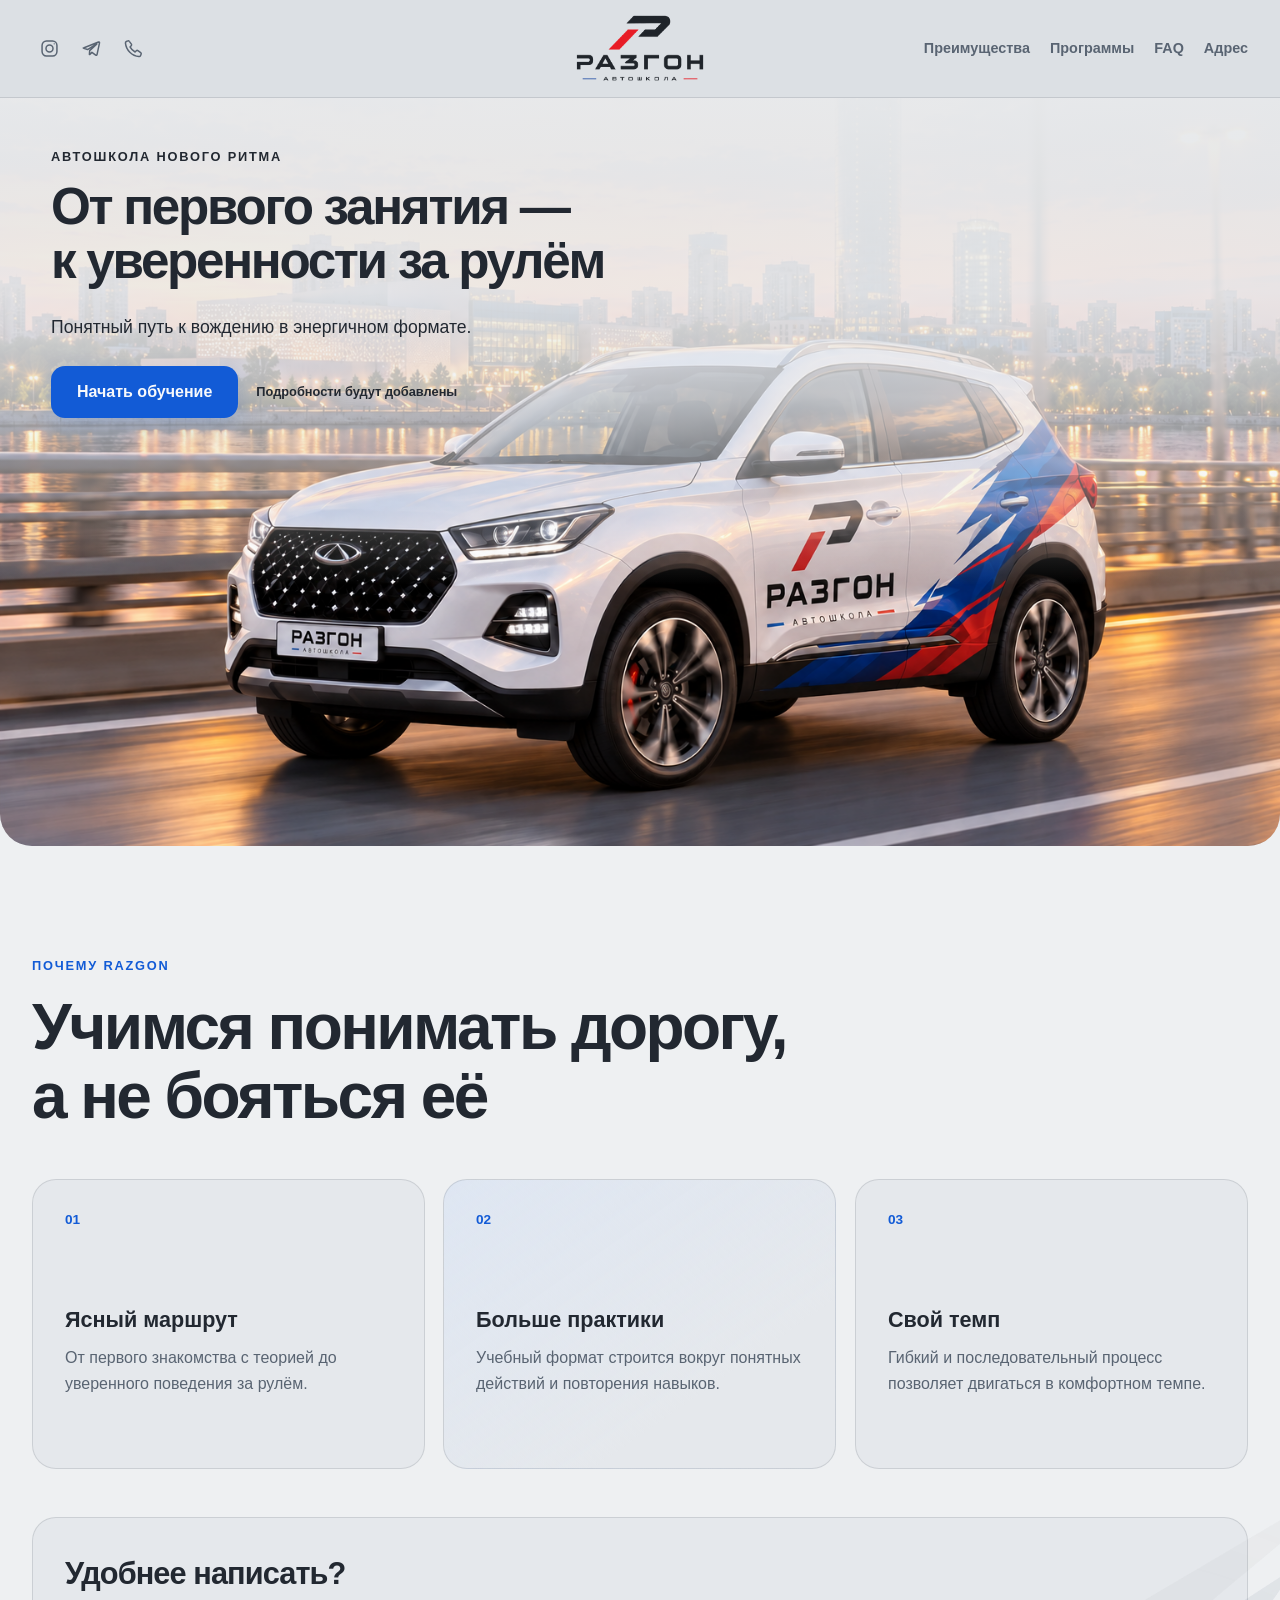
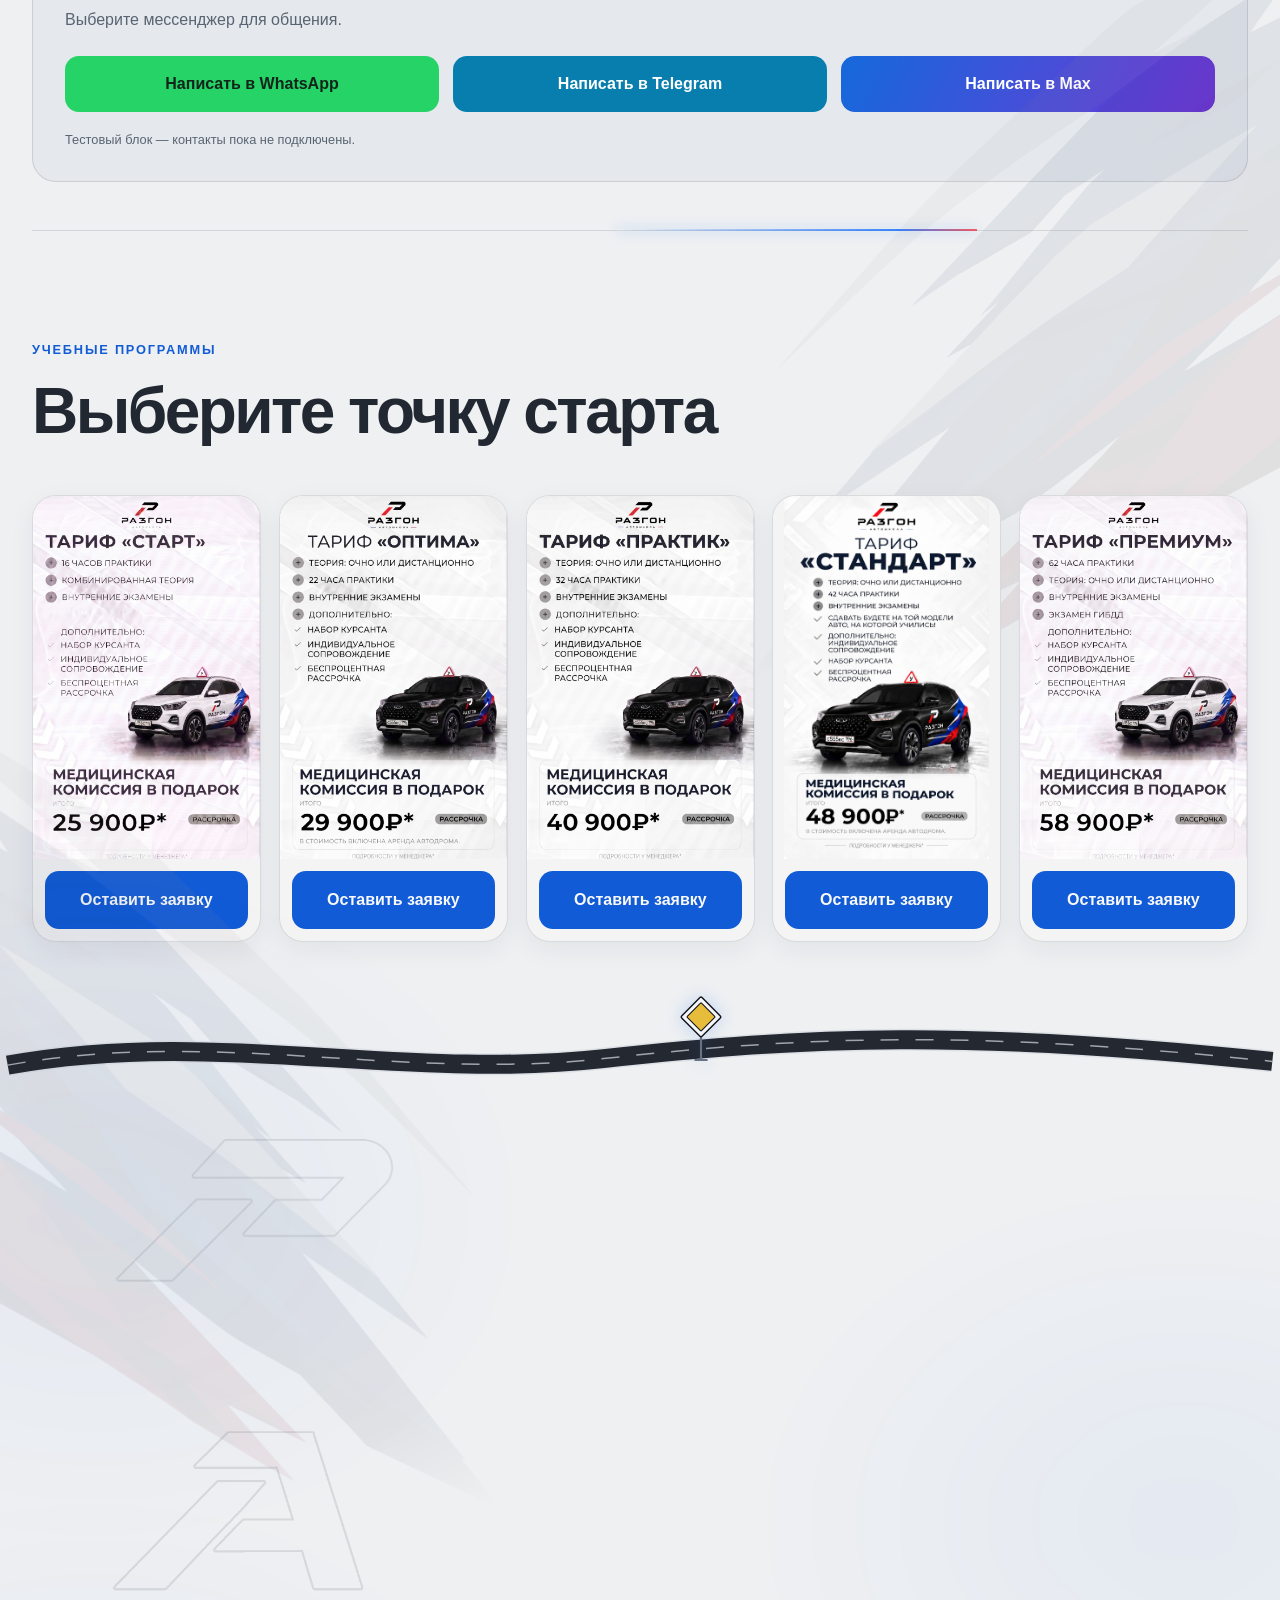
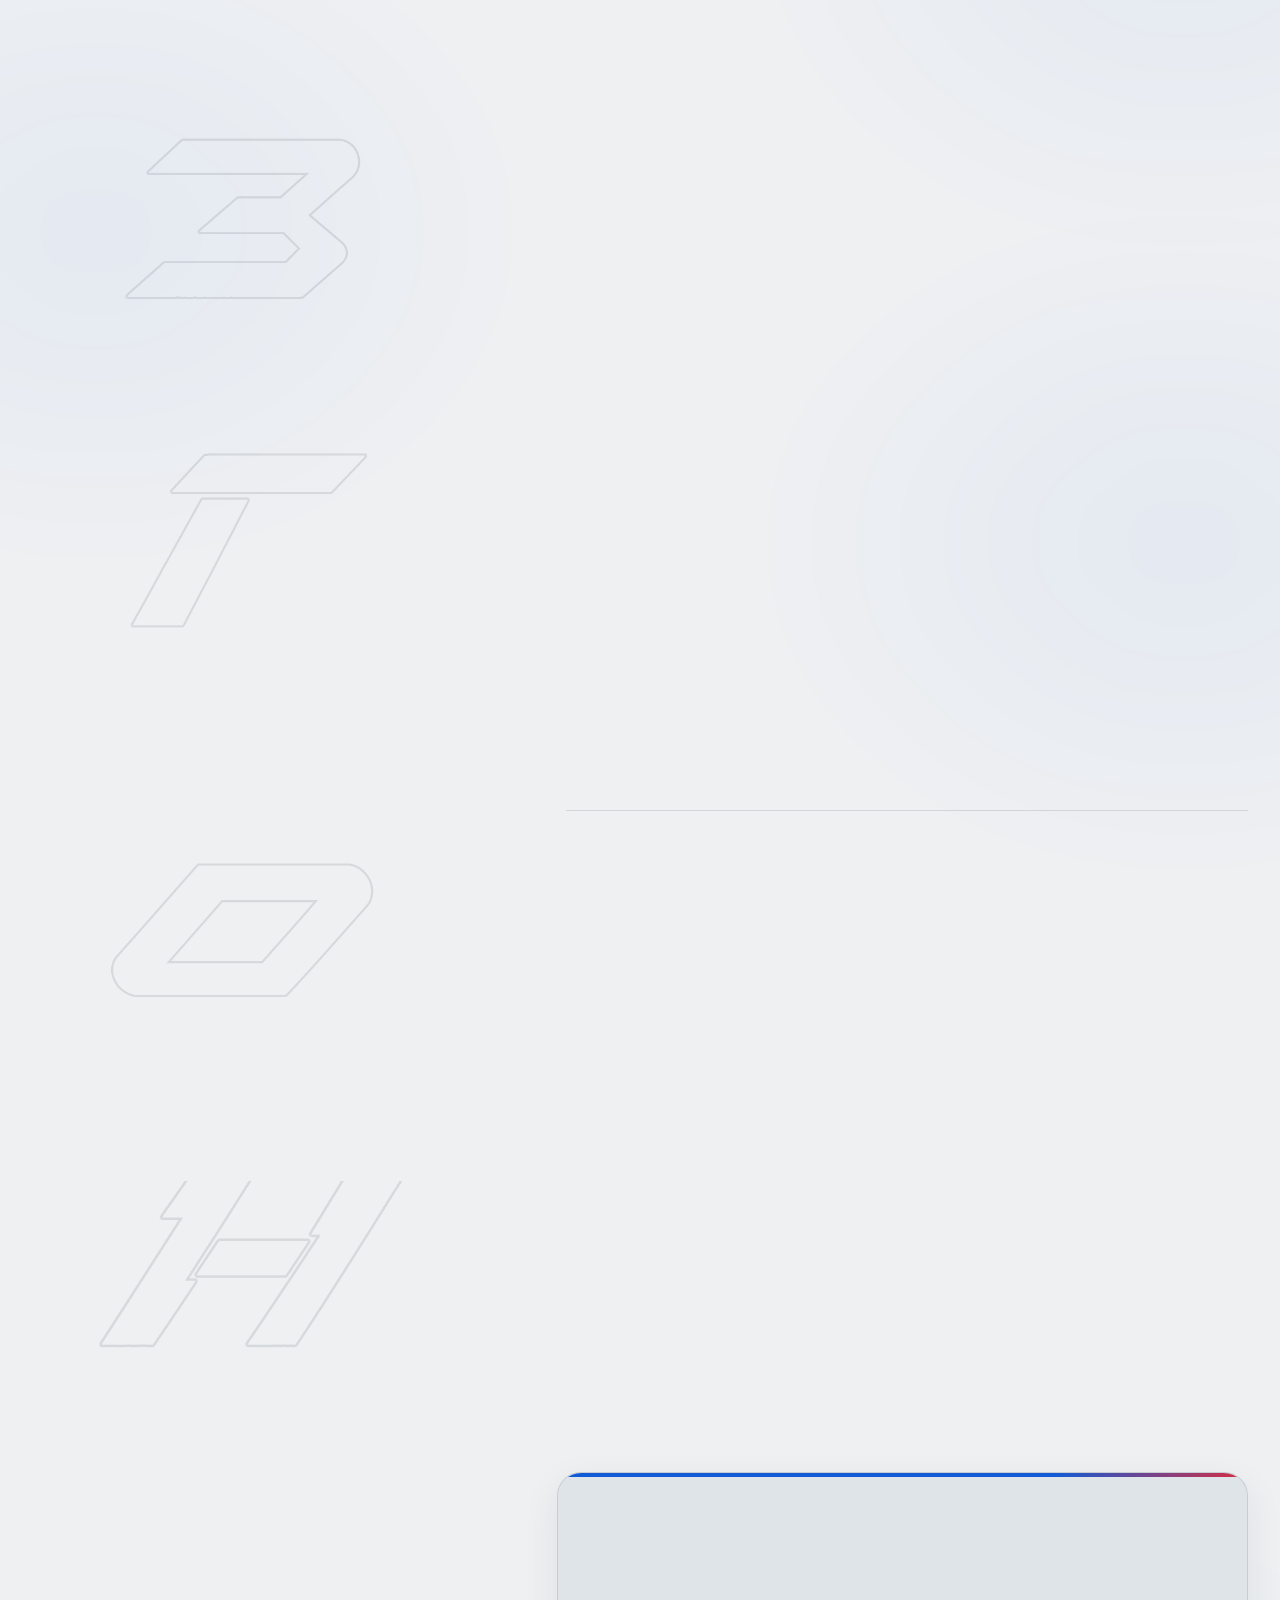
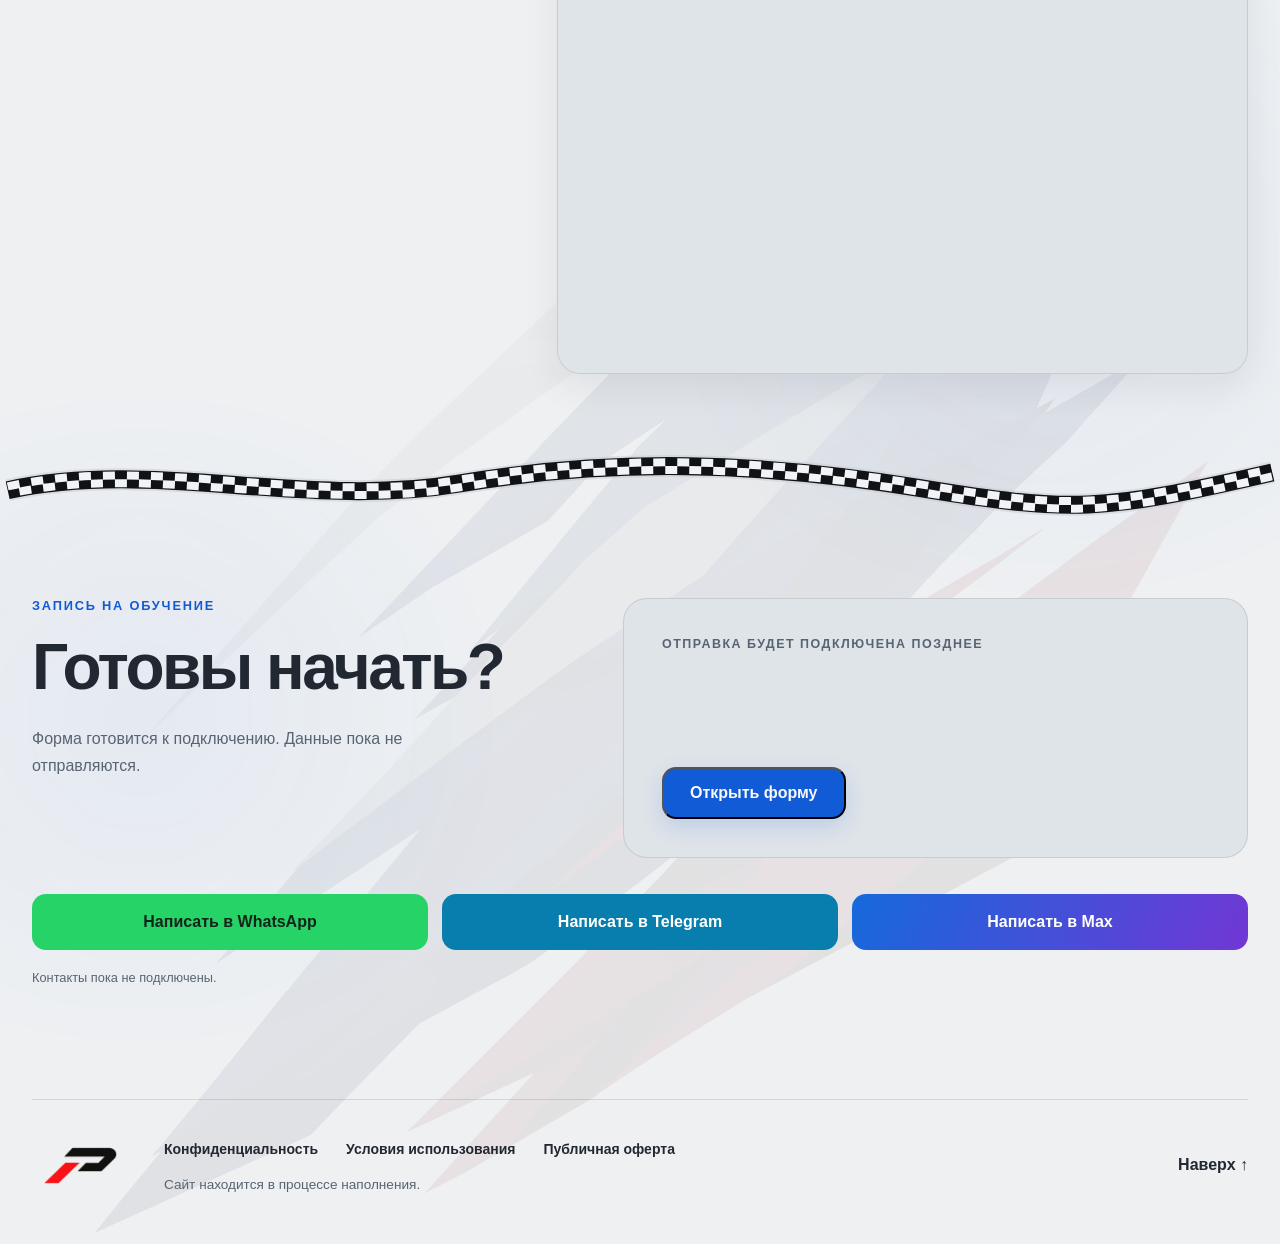
==== commit 388c0552: "Refresh cached styles and scripts for light version" ====
--- a/index.html
+++ b/index.html
@@ -9,7 +9,7 @@
     />
     <meta name="robots" content="noindex, nofollow" />
     <title>Razgon — автошкола</title>
-    <link rel="stylesheet" href="./styles.css" />
+    <link rel="stylesheet" href="./styles.css?v=20261002-white-2" />
   </head>
   <body id="top">
     <div class="page-shell">
@@ -363,7 +363,7 @@
         <a href="#top">Наверх ↑</a>
       </footer>
     </div>
-    <script src="./script.js"></script>
-    <script src="./scroll-reveal.js"></script>
+    <script src="./script.js?v=20261002-white-2"></script>
+    <script src="./scroll-reveal.js?v=20261002-white-2"></script>
   </body>
 </html>
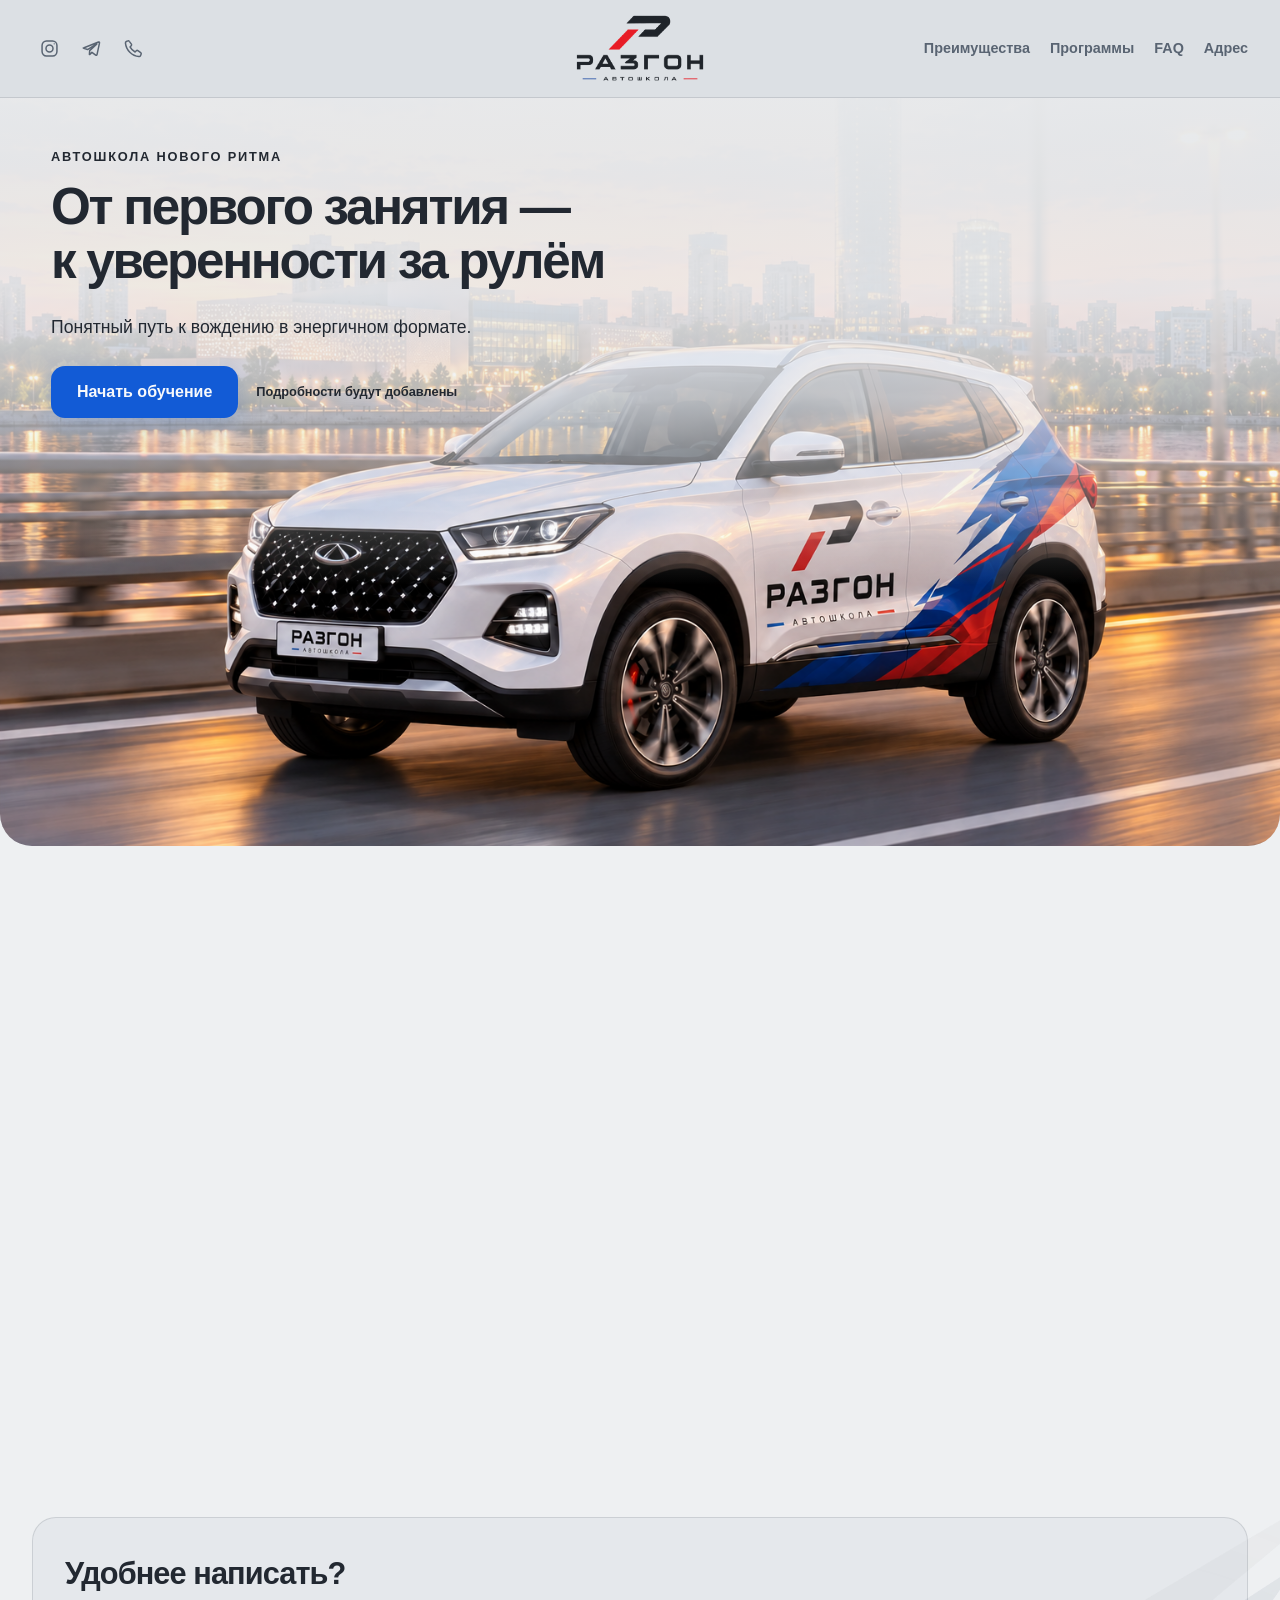
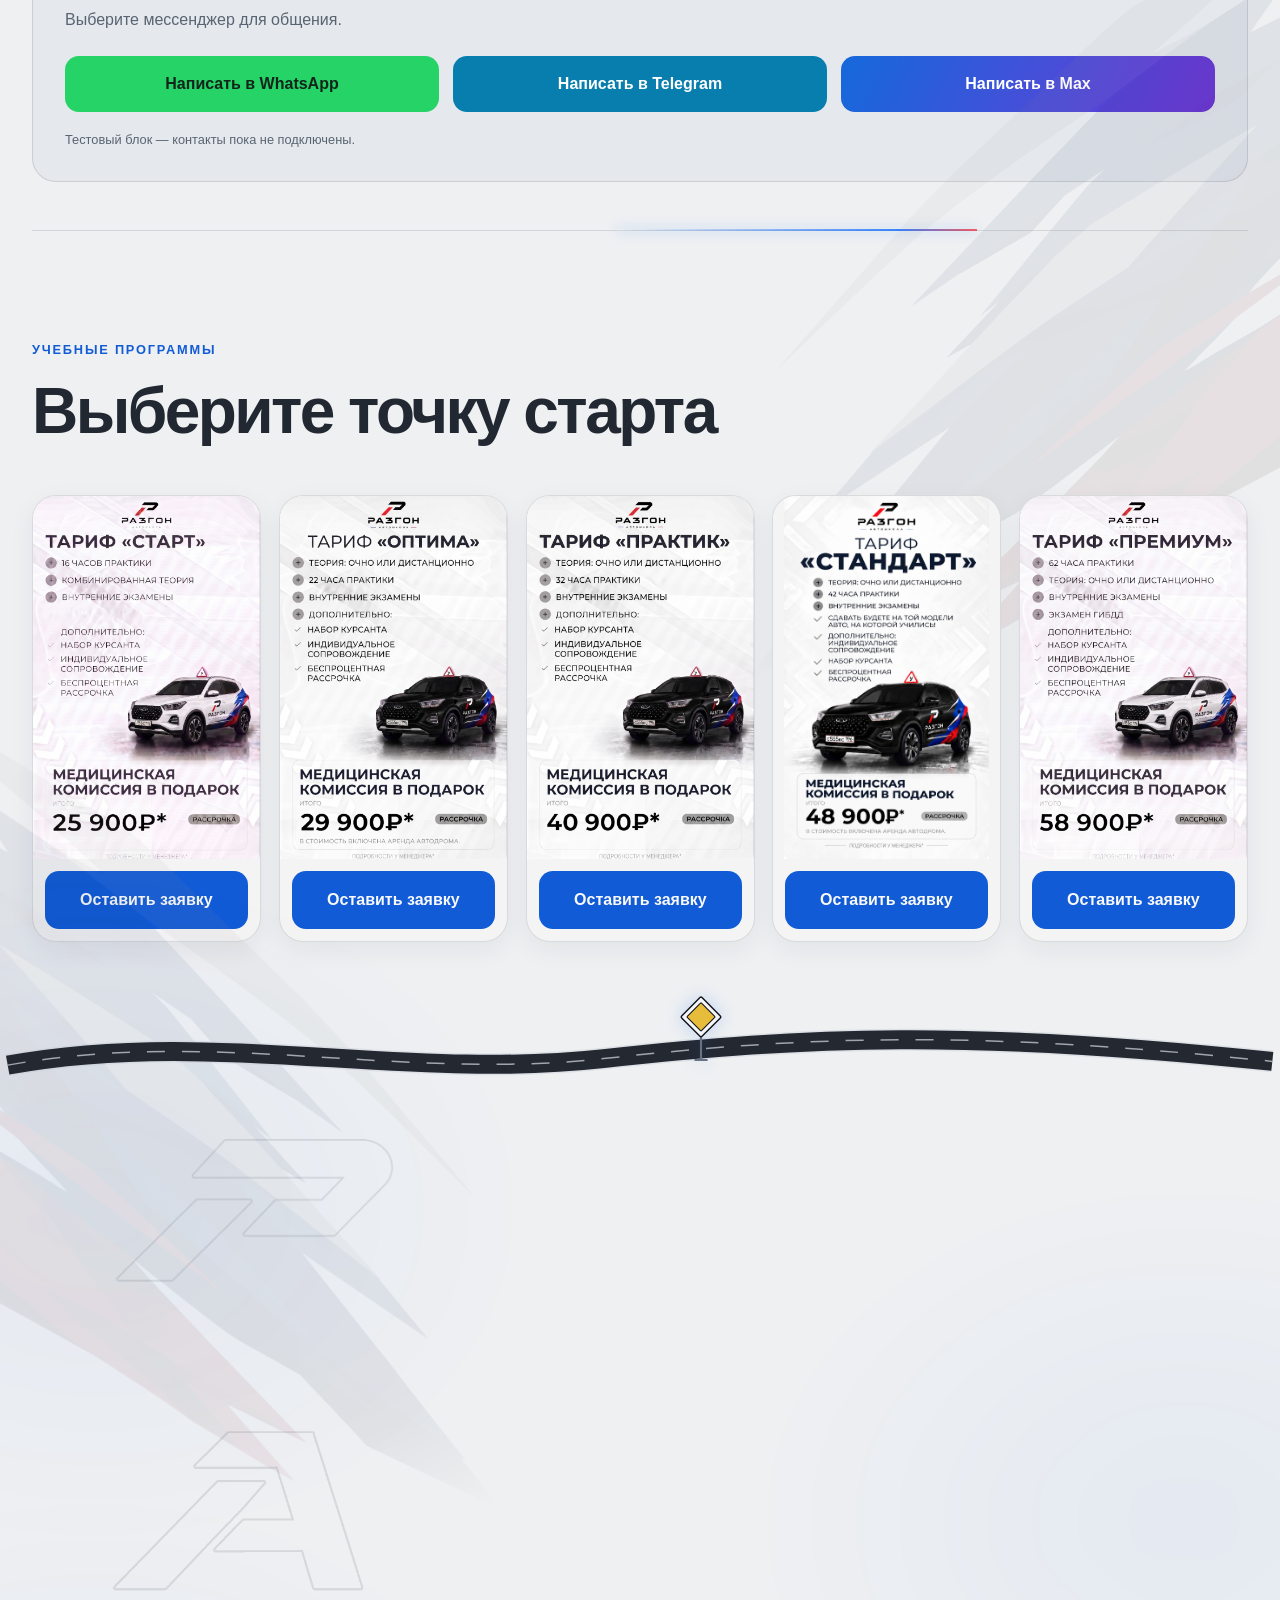
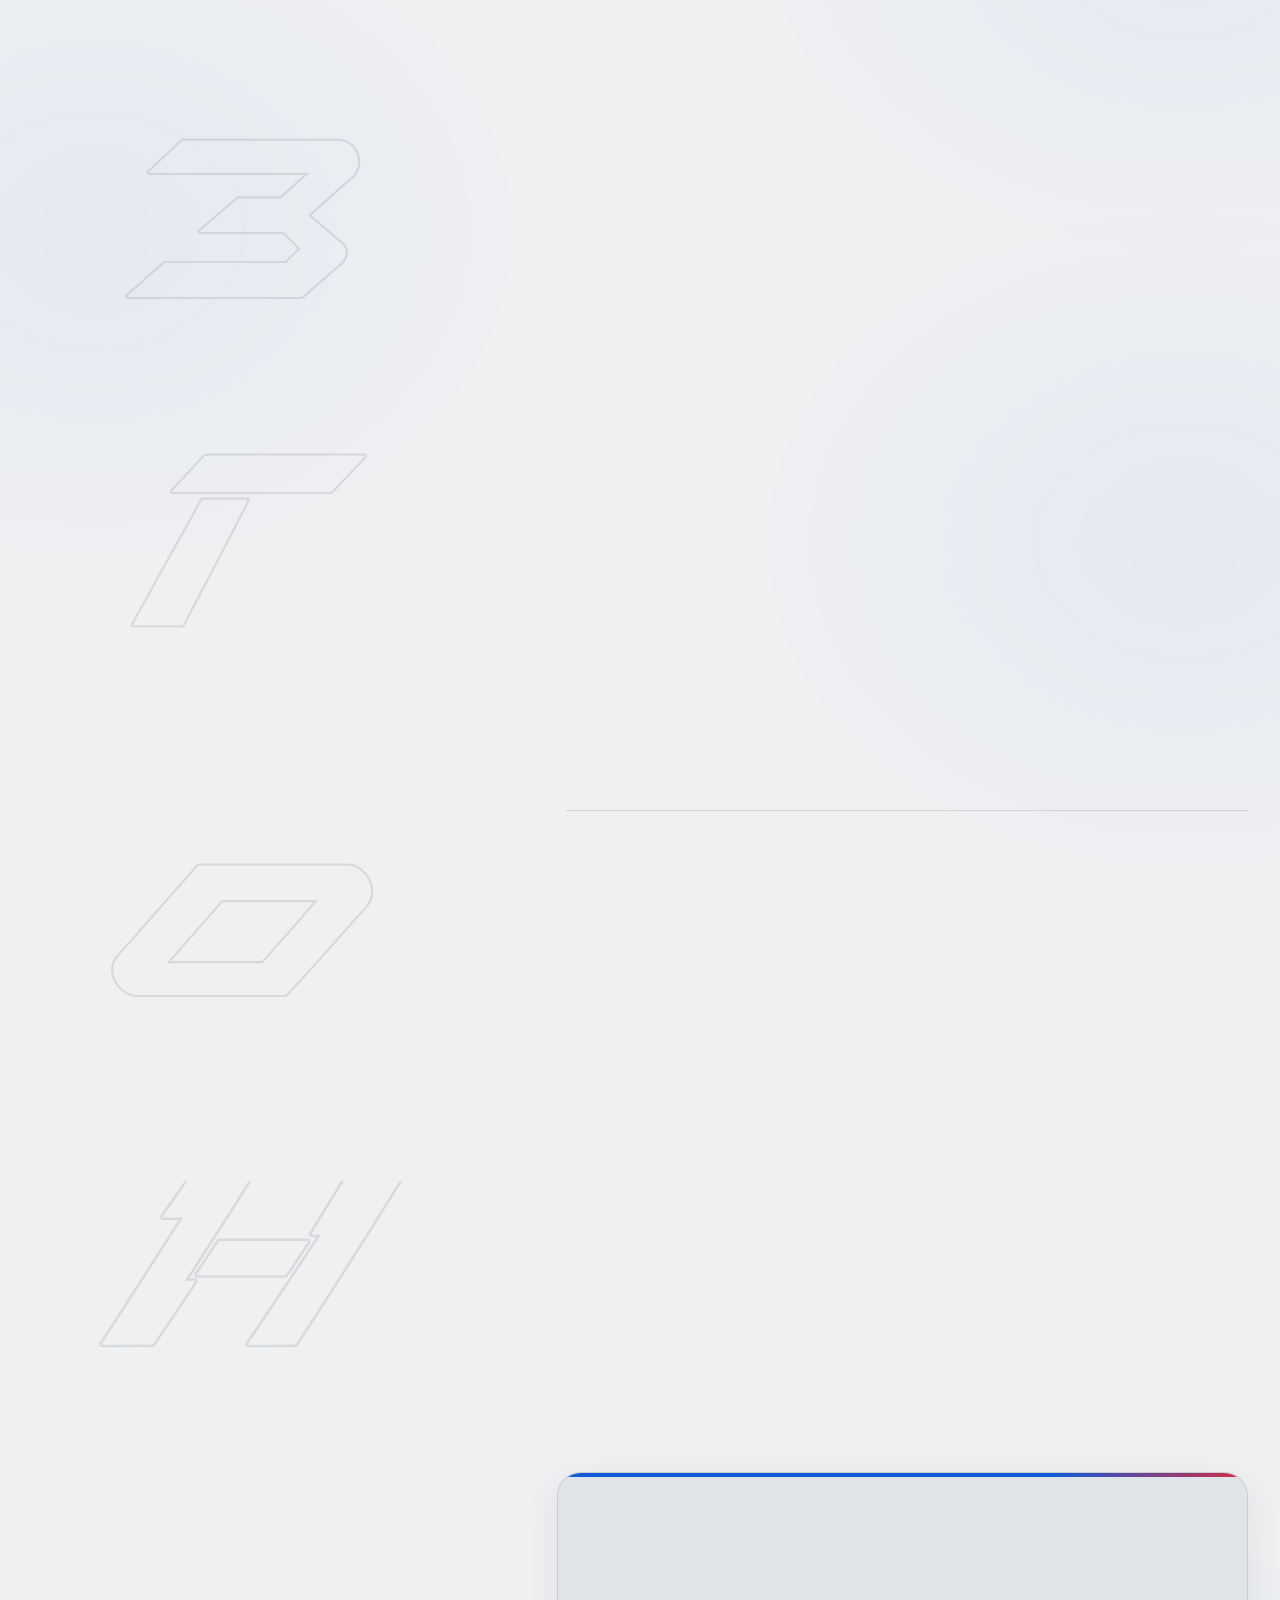
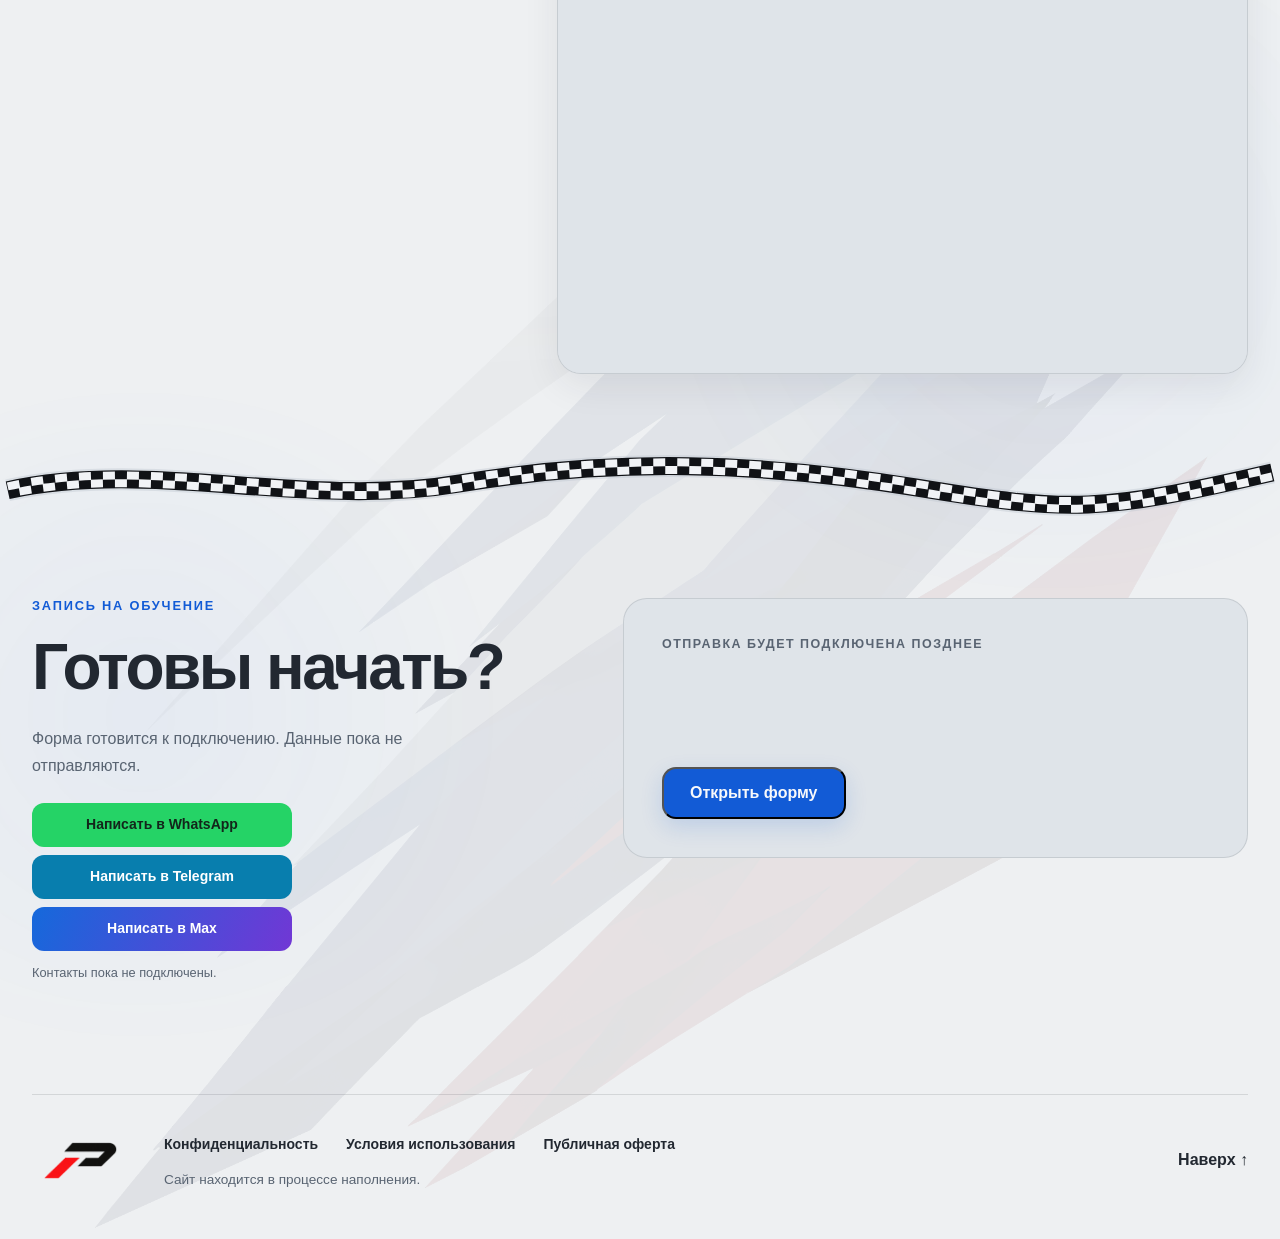
==== commit 17cde0a3: "Make lower messenger buttons compact and vertical" ====
--- a/index.html
+++ b/index.html
@@ -9,7 +9,7 @@
     />
     <meta name="robots" content="noindex, nofollow" />
     <title>Razgon — автошкола</title>
-    <link rel="stylesheet" href="./styles.css?v=20261002-white-2" />
+    <link rel="stylesheet" href="./styles.css?v=20261002-white-3" />
   </head>
   <body id="top">
     <div class="page-shell">
@@ -295,20 +295,20 @@
             <p class="eyebrow">Запись на обучение</p>
             <h2 id="contact-title">Готовы начать?</h2>
             <p>Форма готовится к подключению. Данные пока не отправляются.</p>
+            <div class="contact-messengers" data-messenger-block>
+              <div class="messenger-actions" aria-label="Написать в мессенджере">
+                <button class="messenger-button messenger-whatsapp" type="button" data-messenger-preview="WhatsApp" aria-describedby="contact-messenger-status">Написать в WhatsApp</button>
+                <button class="messenger-button messenger-telegram" type="button" data-messenger-preview="Telegram" aria-describedby="contact-messenger-status">Написать в Telegram</button>
+                <button class="messenger-button messenger-max" type="button" data-messenger-preview="Max" aria-describedby="contact-messenger-status">Написать в Max</button>
+              </div>
+              <p id="contact-messenger-status" class="messenger-status" data-messenger-status role="status">Контакты пока не подключены.</p>
+            </div>
           </div>
           <div class="contact-launch-card">
             <span>Отправка будет подключена позднее</span>
             <button class="primary-action" type="button" data-form-dialog-open aria-haspopup="dialog">
               Открыть форму
             </button>
-          </div>
-          <div class="contact-messengers" data-messenger-block>
-            <div class="messenger-actions" aria-label="Написать в мессенджере">
-              <button class="messenger-button messenger-whatsapp" type="button" data-messenger-preview="WhatsApp" aria-describedby="contact-messenger-status">Написать в WhatsApp</button>
-              <button class="messenger-button messenger-telegram" type="button" data-messenger-preview="Telegram" aria-describedby="contact-messenger-status">Написать в Telegram</button>
-              <button class="messenger-button messenger-max" type="button" data-messenger-preview="Max" aria-describedby="contact-messenger-status">Написать в Max</button>
-            </div>
-            <p id="contact-messenger-status" class="messenger-status" data-messenger-status role="status">Контакты пока не подключены.</p>
           </div>
         </section>
       </main>
@@ -363,7 +363,7 @@
         <a href="#top">Наверх ↑</a>
       </footer>
     </div>
-    <script src="./script.js?v=20261002-white-2"></script>
-    <script src="./scroll-reveal.js?v=20261002-white-2"></script>
+    <script src="./script.js?v=20261002-white-3"></script>
+    <script src="./scroll-reveal.js?v=20261002-white-3"></script>
   </body>
 </html>
--- a/styles.css
+++ b/styles.css
@@ -897,7 +897,7 @@
 .feature-card p,
 .program-card > p,
 .faq-list p,
-.contact-copy > p:last-child {
+.contact-copy > p:not(.eyebrow) {
   color: var(--muted);
   line-height: 1.65;
 }
@@ -1370,14 +1370,32 @@
 .contact {
   display: grid;
   grid-template-columns: 0.9fr 1.1fr;
-  gap: 36px 80px;
+  align-items: start;
+  gap: 80px;
 }
 
 .contact-messengers {
-  grid-column: 1 / -1;
-}
-
-.contact-copy > p:last-child {
+  width: min(100%, 260px);
+  margin-top: 24px;
+}
+
+.contact-messengers .messenger-actions {
+  grid-template-columns: 1fr;
+  gap: 8px;
+}
+
+.contact-messengers .messenger-button {
+  min-height: 44px;
+  padding: 10px 16px;
+  border-radius: 12px;
+  font-size: 0.875rem;
+}
+
+.contact-messengers .messenger-status {
+  margin-top: 12px;
+}
+
+.contact-copy > p:not(.eyebrow) {
   max-width: 480px;
   margin-top: 24px;
 }
@@ -2150,7 +2168,7 @@
   .contact {
     display: block;
   }
-  .contact-messengers {
+  .contact-launch-card {
     margin-top: 28px;
   }
   .location-map {
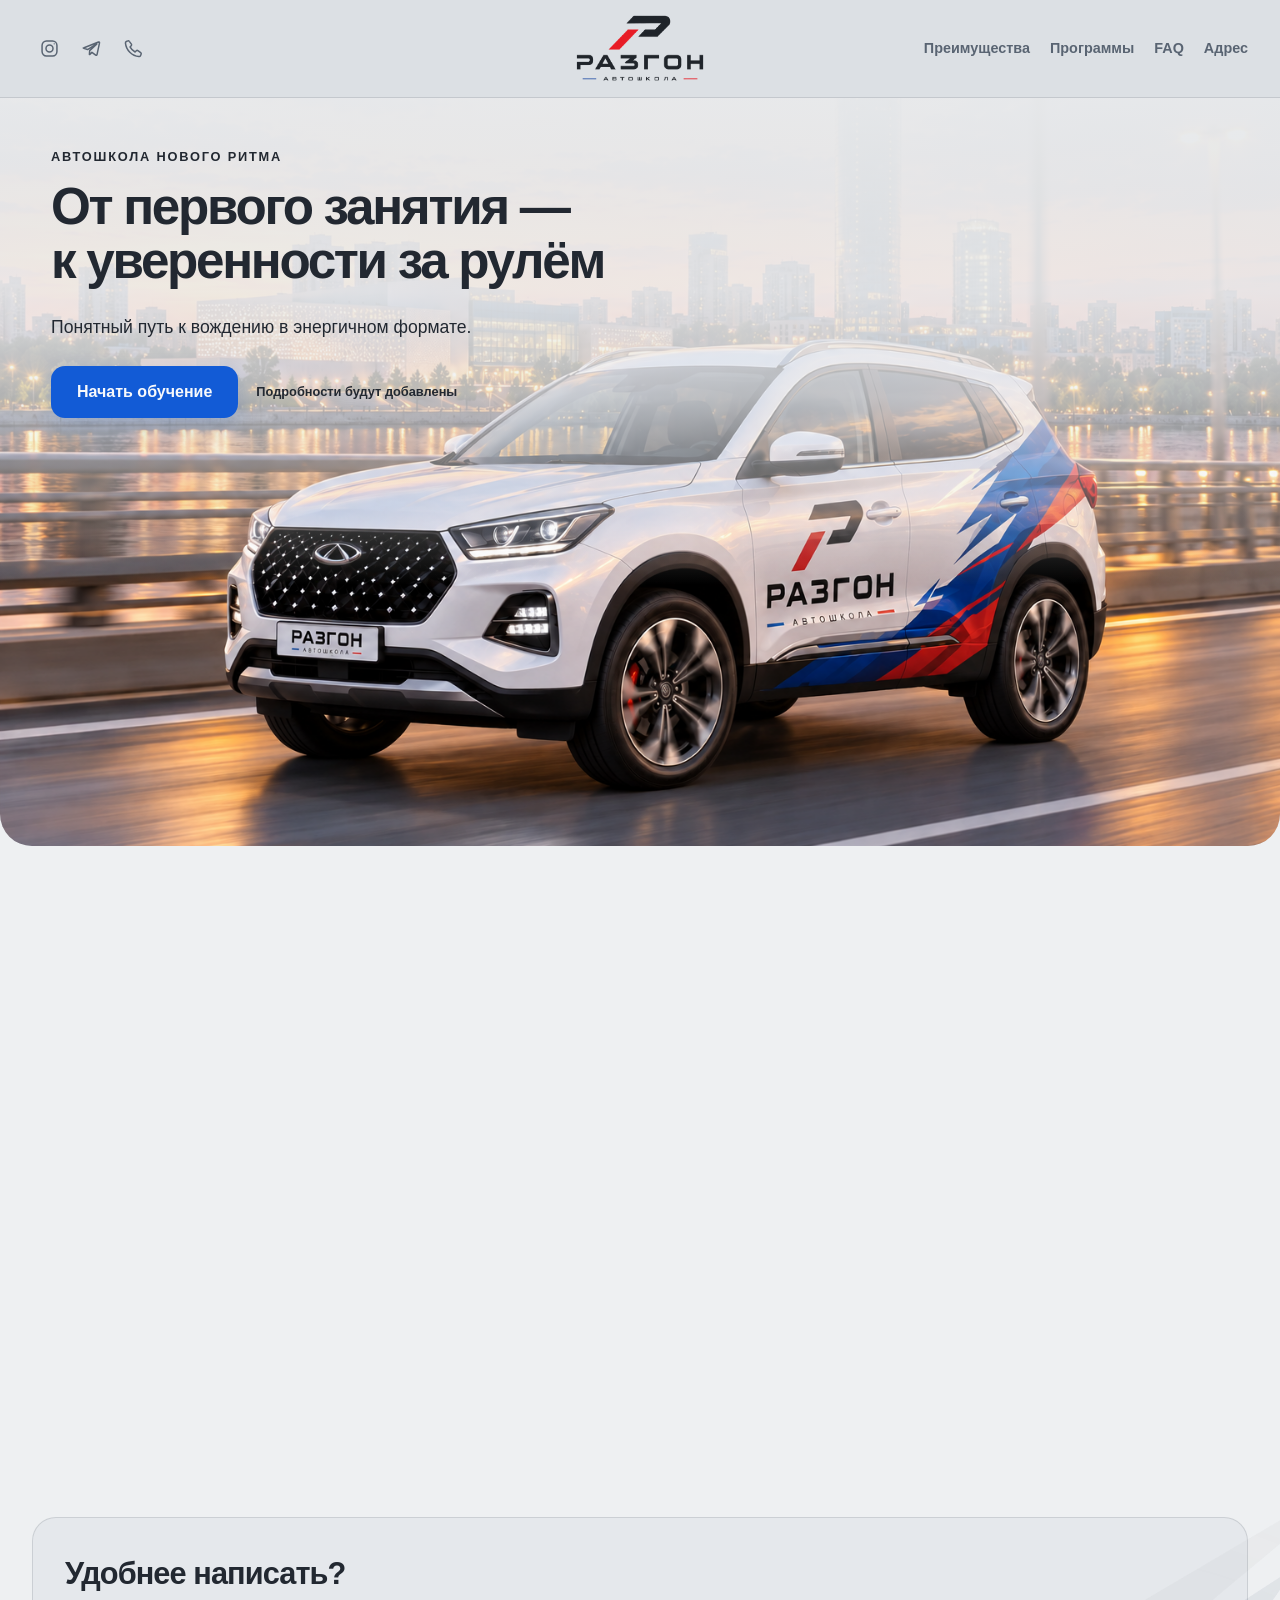
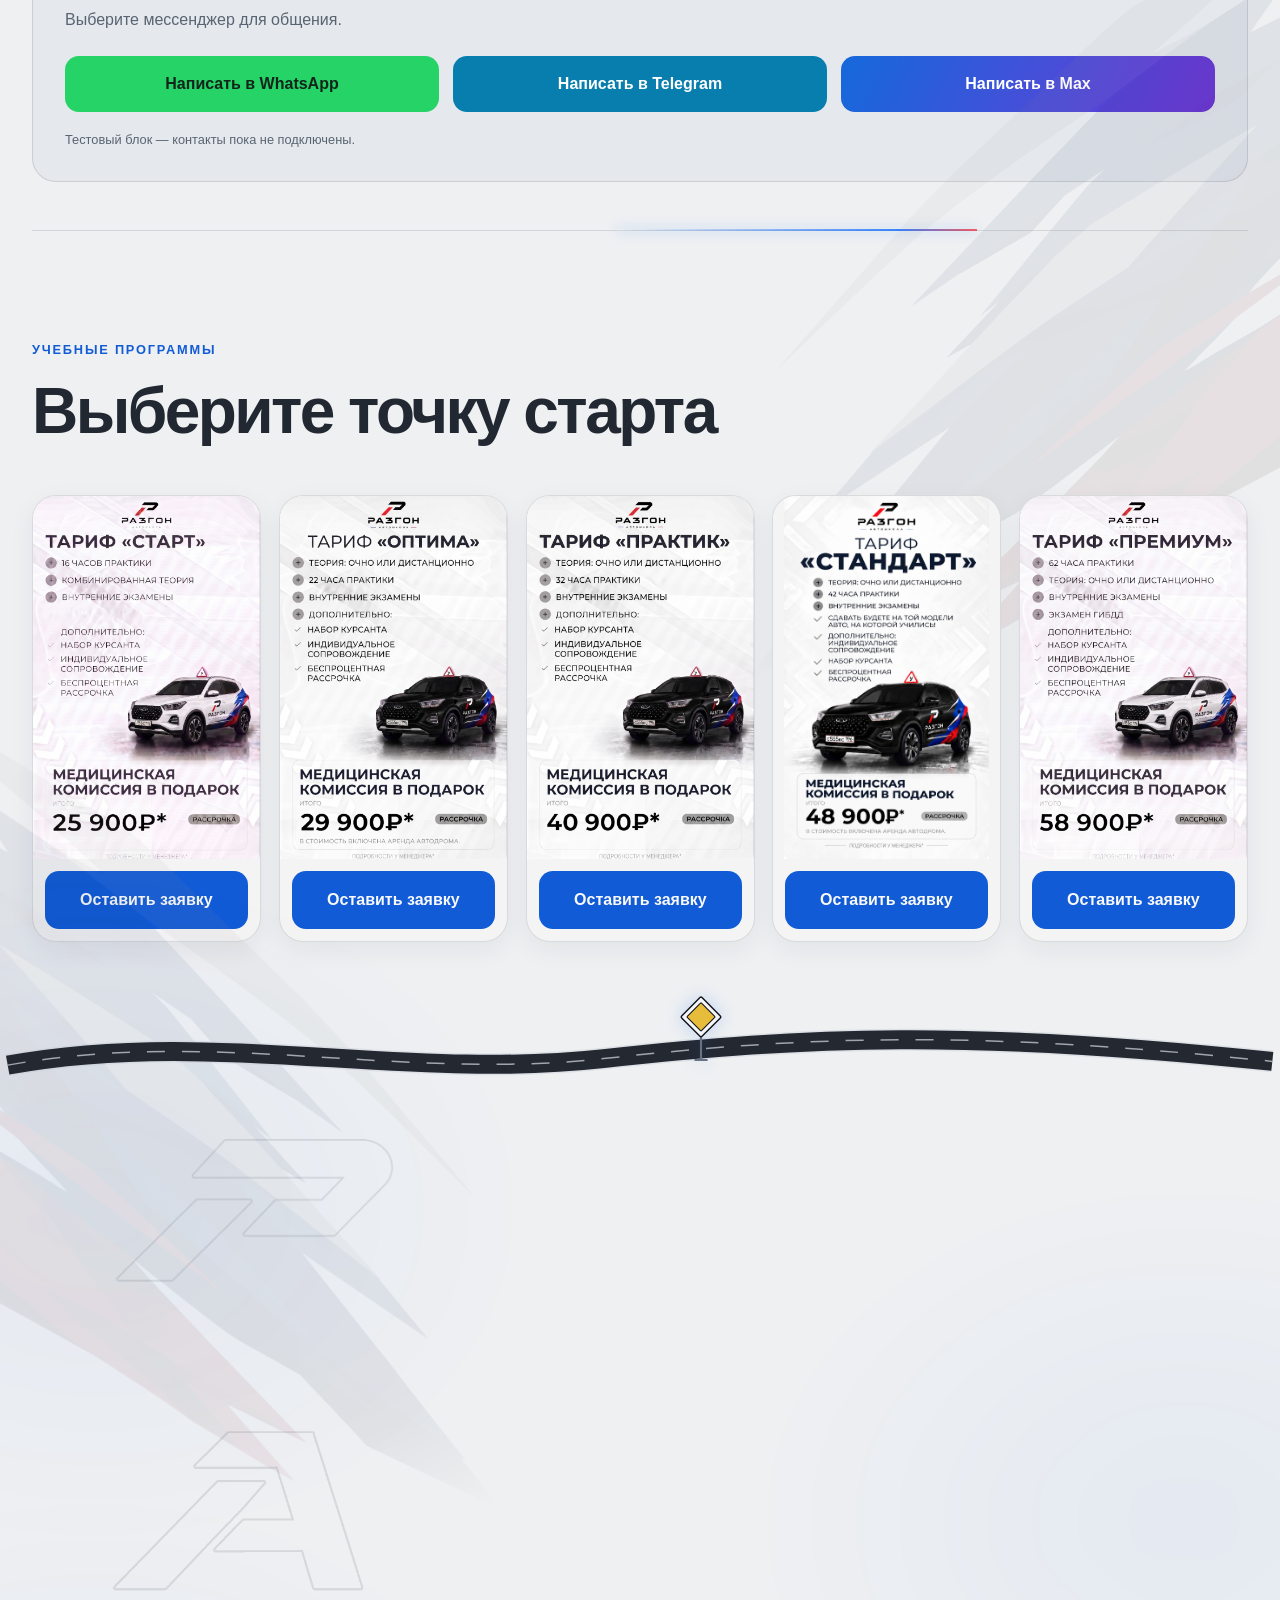
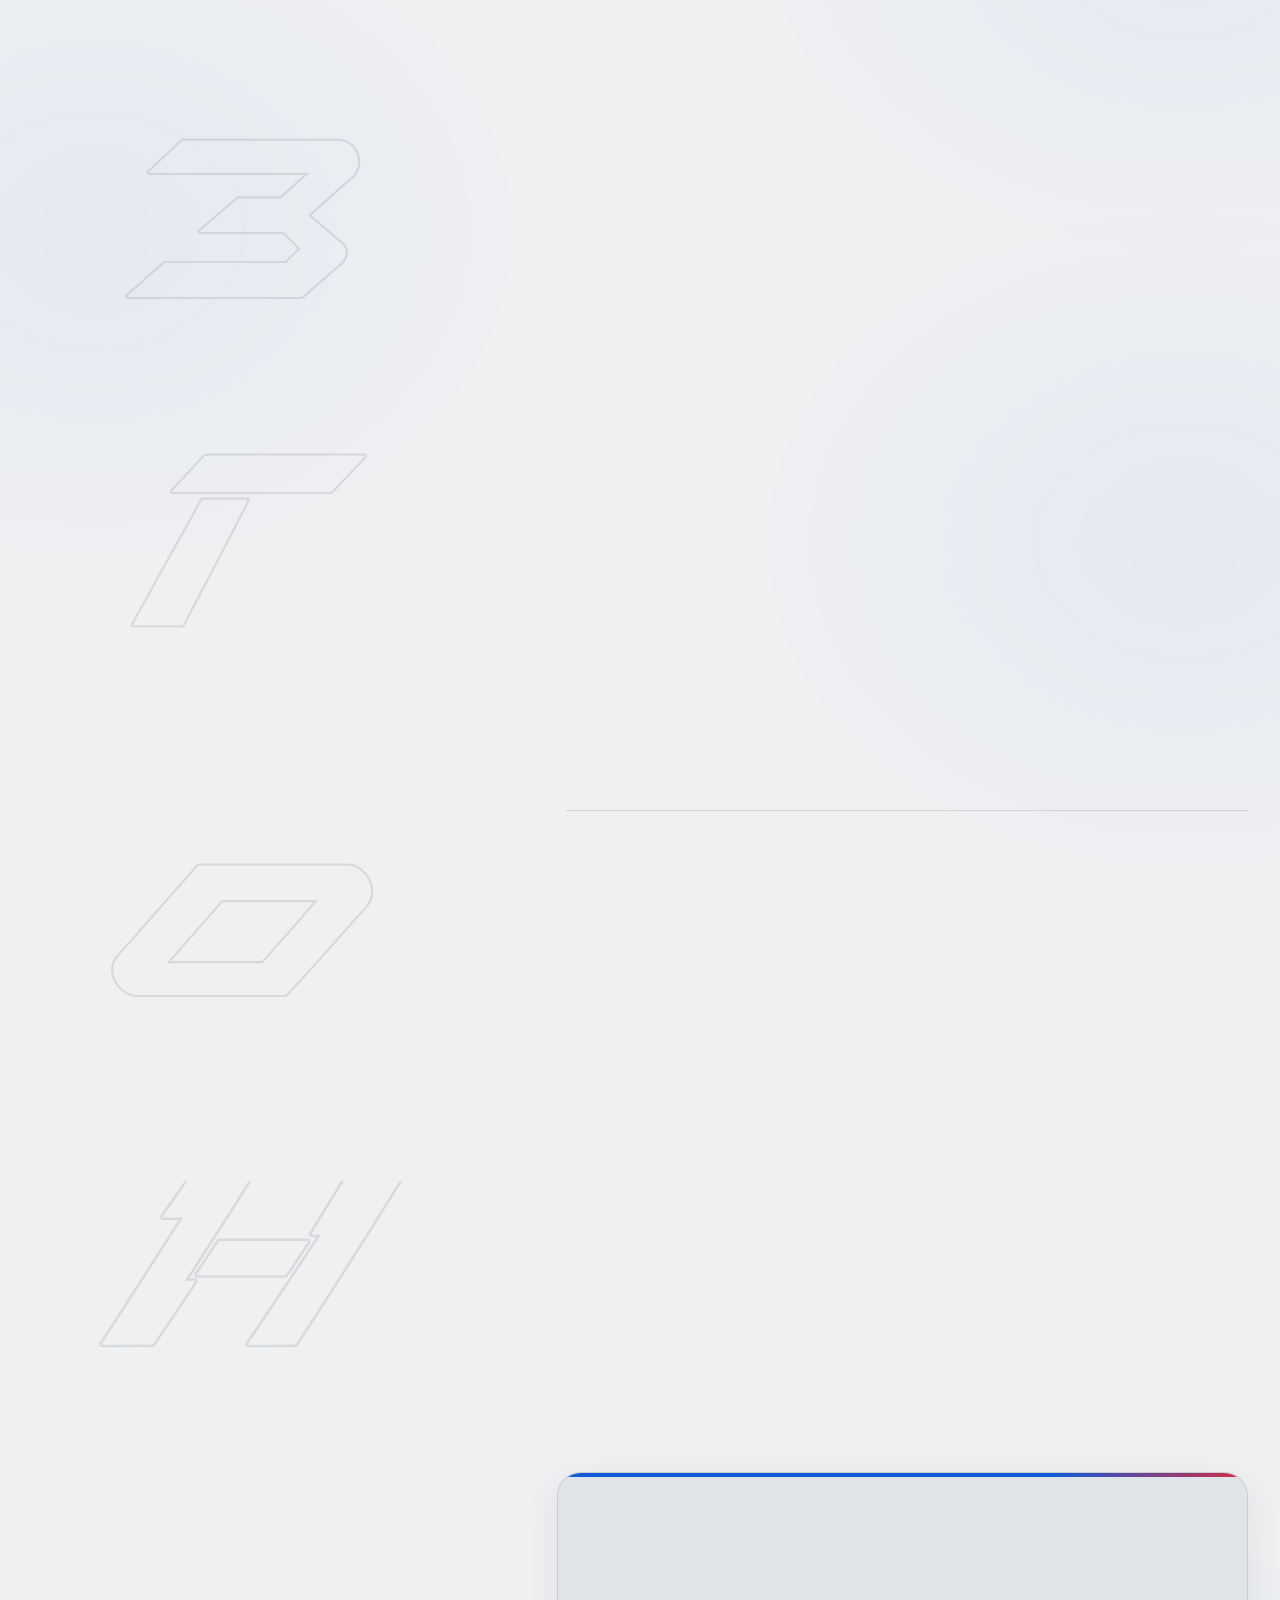
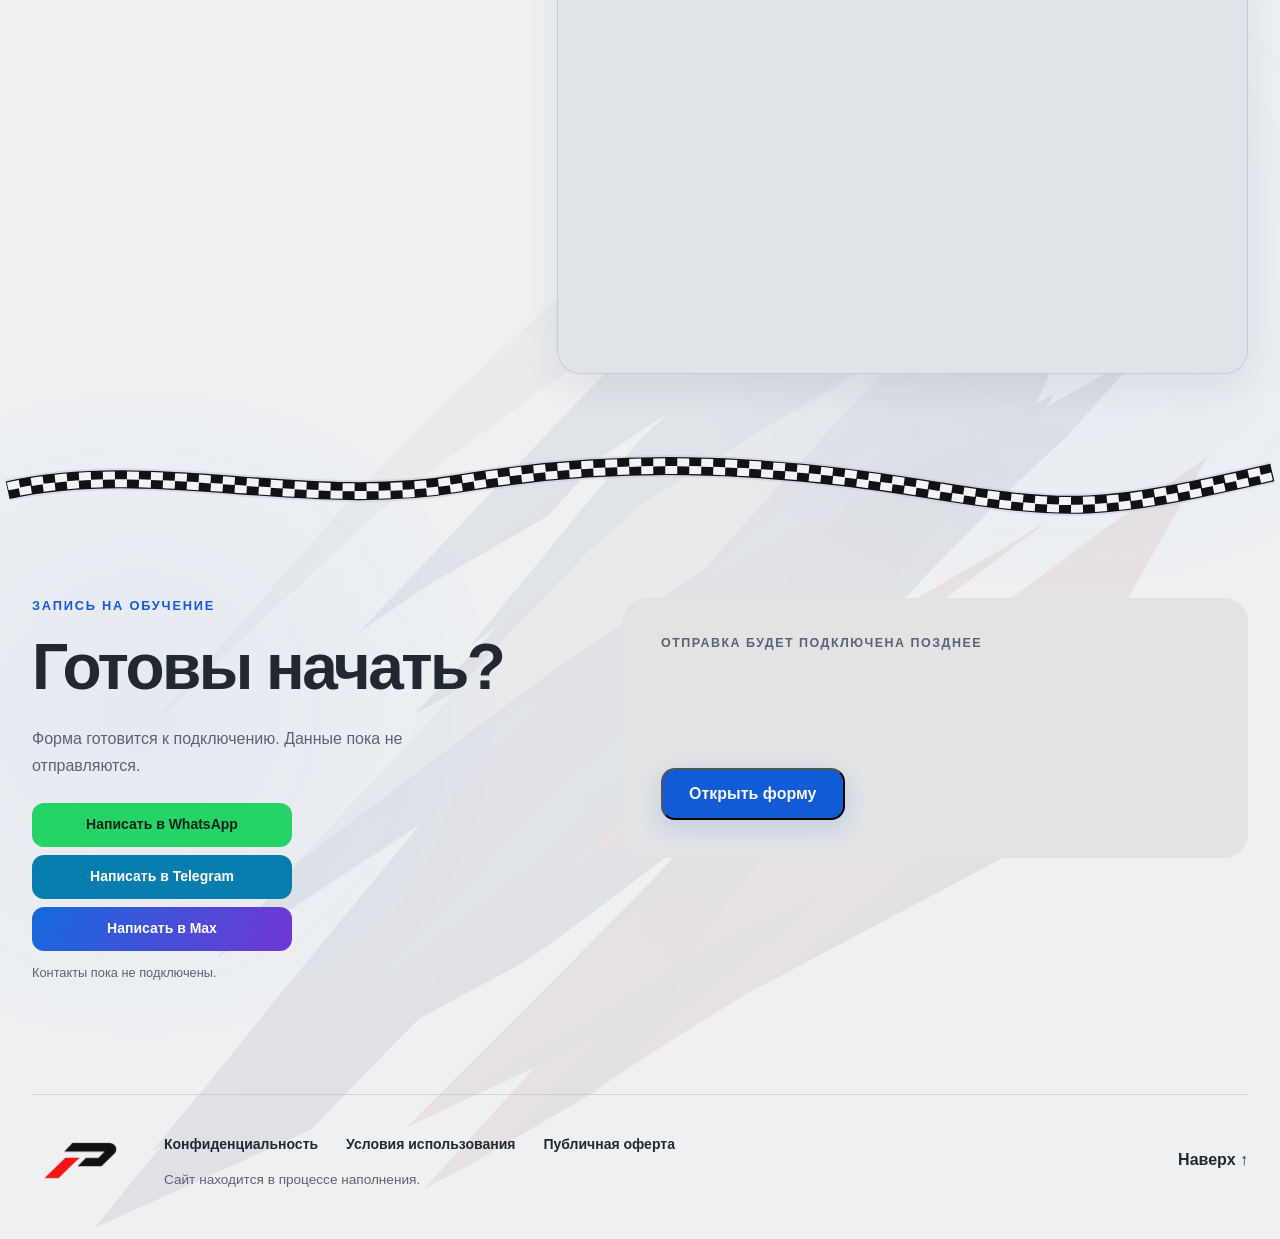
==== commit 4d2fd228: "Remove outlines from selected gray panels" ====
--- a/index.html
+++ b/index.html
@@ -9,7 +9,7 @@
     />
     <meta name="robots" content="noindex, nofollow" />
     <title>Razgon — автошкола</title>
-    <link rel="stylesheet" href="./styles.css?v=20261002-white-3" />
+    <link rel="stylesheet" href="./styles.css?v=20261002-white-4" />
   </head>
   <body id="top">
     <div class="page-shell">
@@ -88,7 +88,7 @@
               <h3>Ясный маршрут</h3>
               <p>От первого знакомства с теорией до уверенного поведения за рулём.</p>
             </article>
-            <article class="feature-card feature-card-accent">
+            <article class="feature-card">
               <span class="feature-number">02</span>
               <h3>Больше практики</h3>
               <p>Учебный формат строится вокруг понятных действий и повторения навыков.</p>
@@ -363,7 +363,7 @@
         <a href="#top">Наверх ↑</a>
       </footer>
     </div>
-    <script src="./script.js?v=20261002-white-3"></script>
-    <script src="./scroll-reveal.js?v=20261002-white-3"></script>
+    <script src="./script.js?v=20261002-white-4"></script>
+    <script src="./scroll-reveal.js?v=20261002-white-4"></script>
   </body>
 </html>
--- a/styles.css
+++ b/styles.css
@@ -871,13 +871,9 @@
 .feature-card {
   min-height: 290px;
   padding: 32px;
-  background: var(--surface);
-  border: 1px solid var(--line);
+  background: #e1e3e5;
+  border: 0;
   border-radius: var(--radius-panel);
-}
-
-.feature-card-accent {
-  background: linear-gradient(145deg, rgba(20, 108, 255, 0.07), var(--surface) 70%);
 }
 
 .feature-number {
@@ -1574,8 +1570,8 @@
   justify-content: space-between;
   gap: 40px;
   padding: 38px;
-  background: var(--surface-strong);
-  border: 1px solid var(--line);
+  background: #e1e3e5;
+  border: 0;
   border-radius: var(--radius-panel);
 }
 
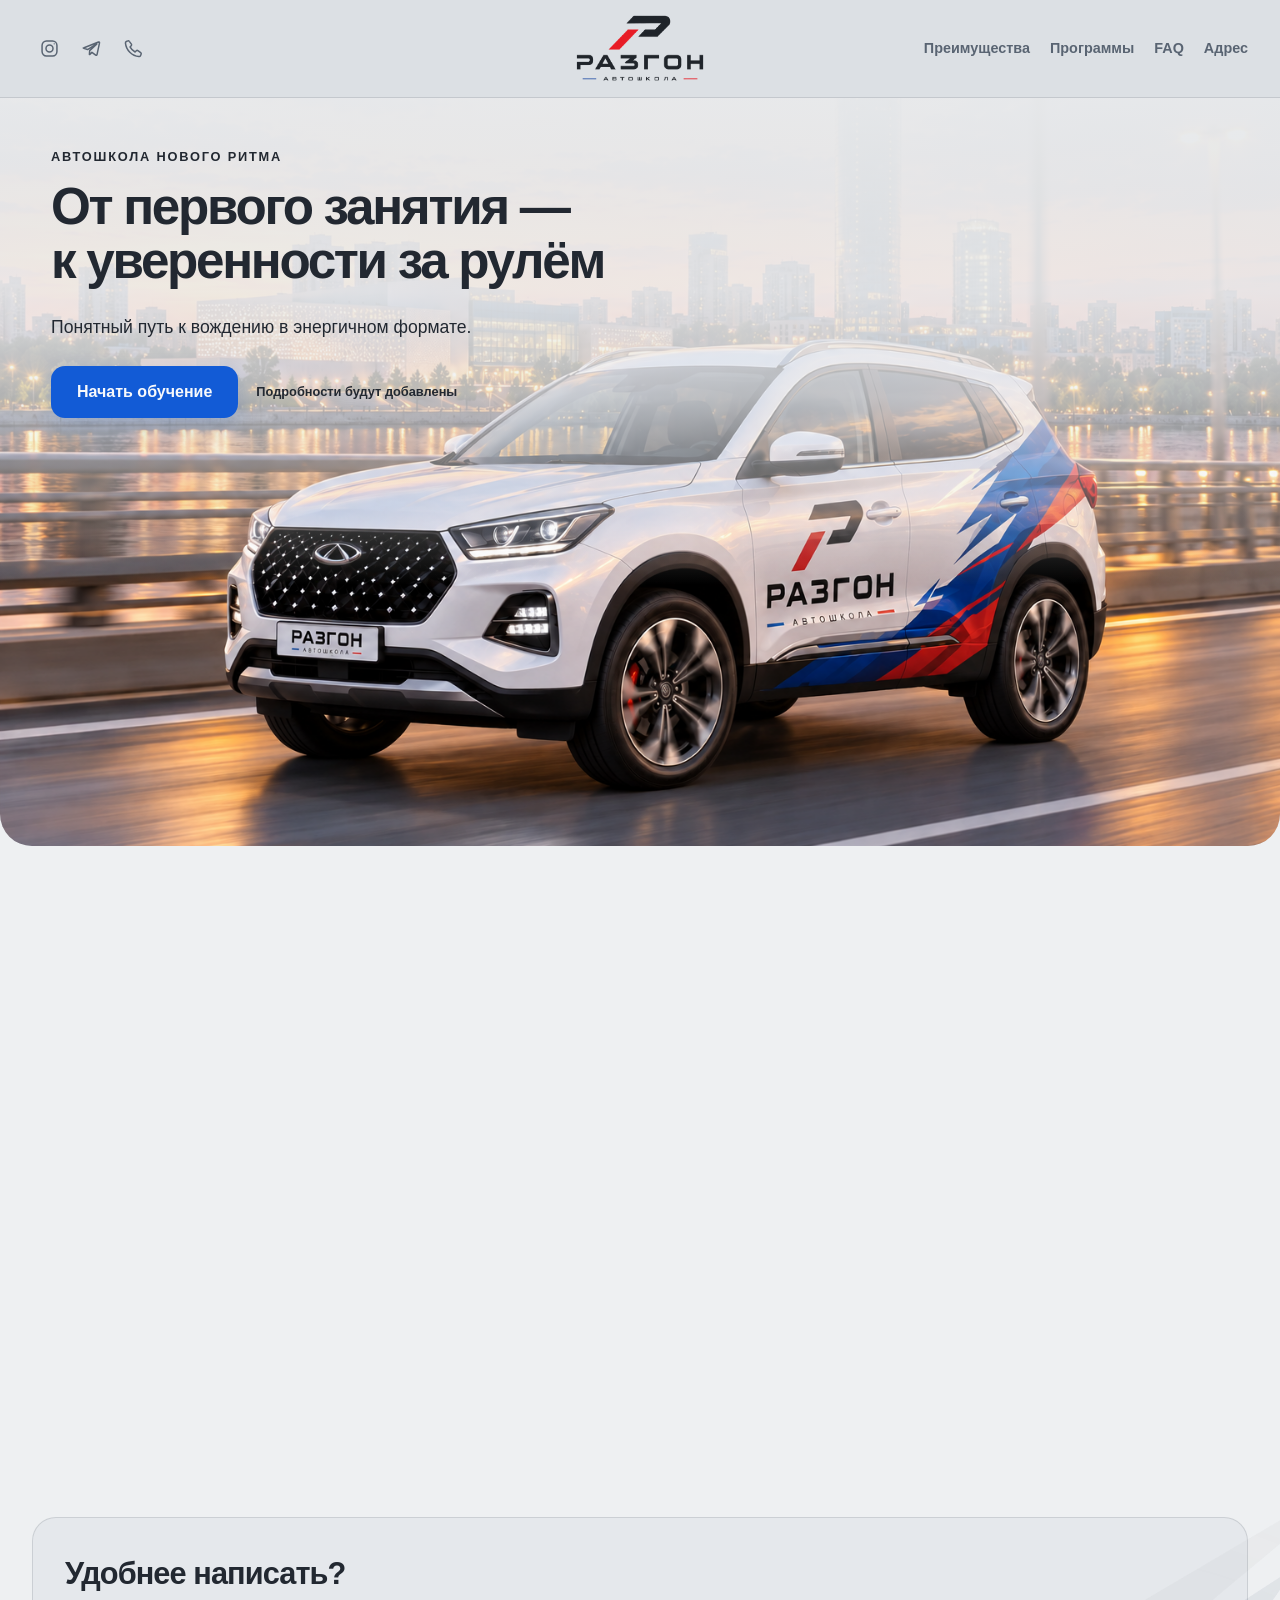
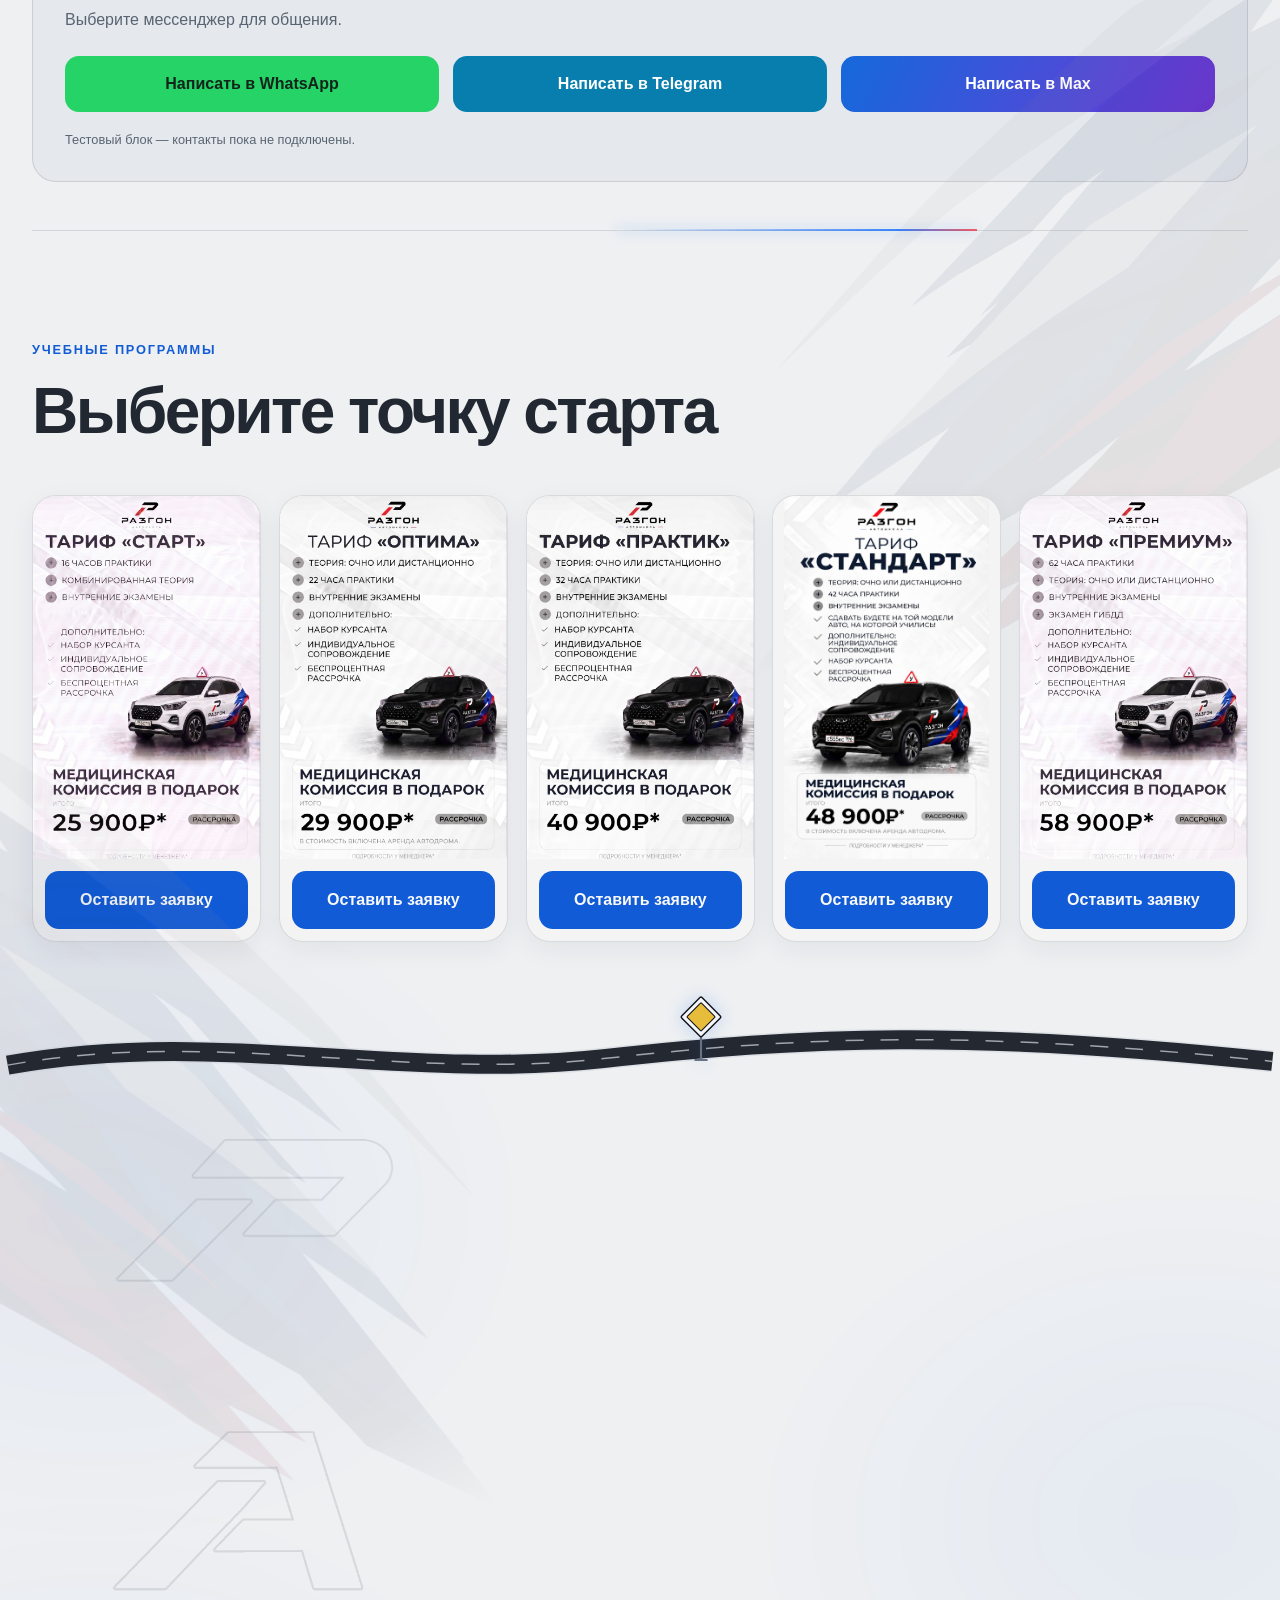
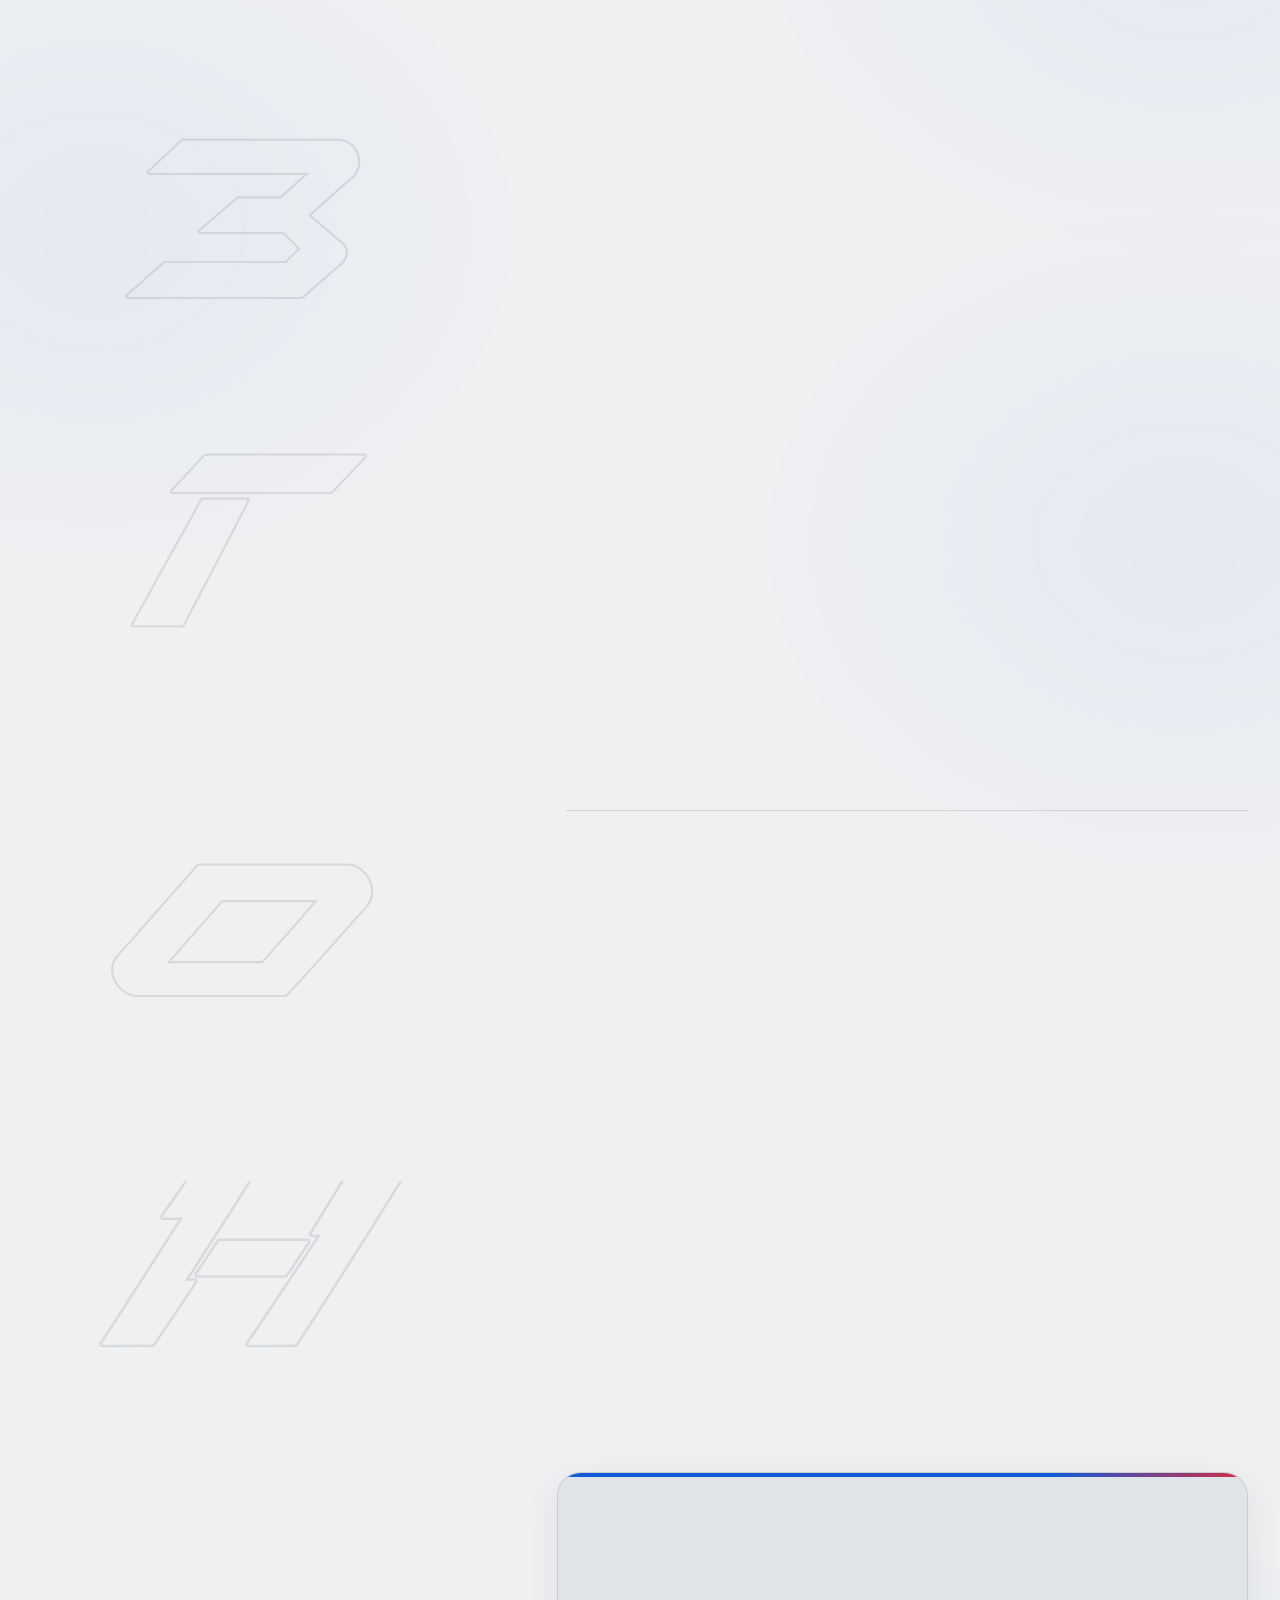
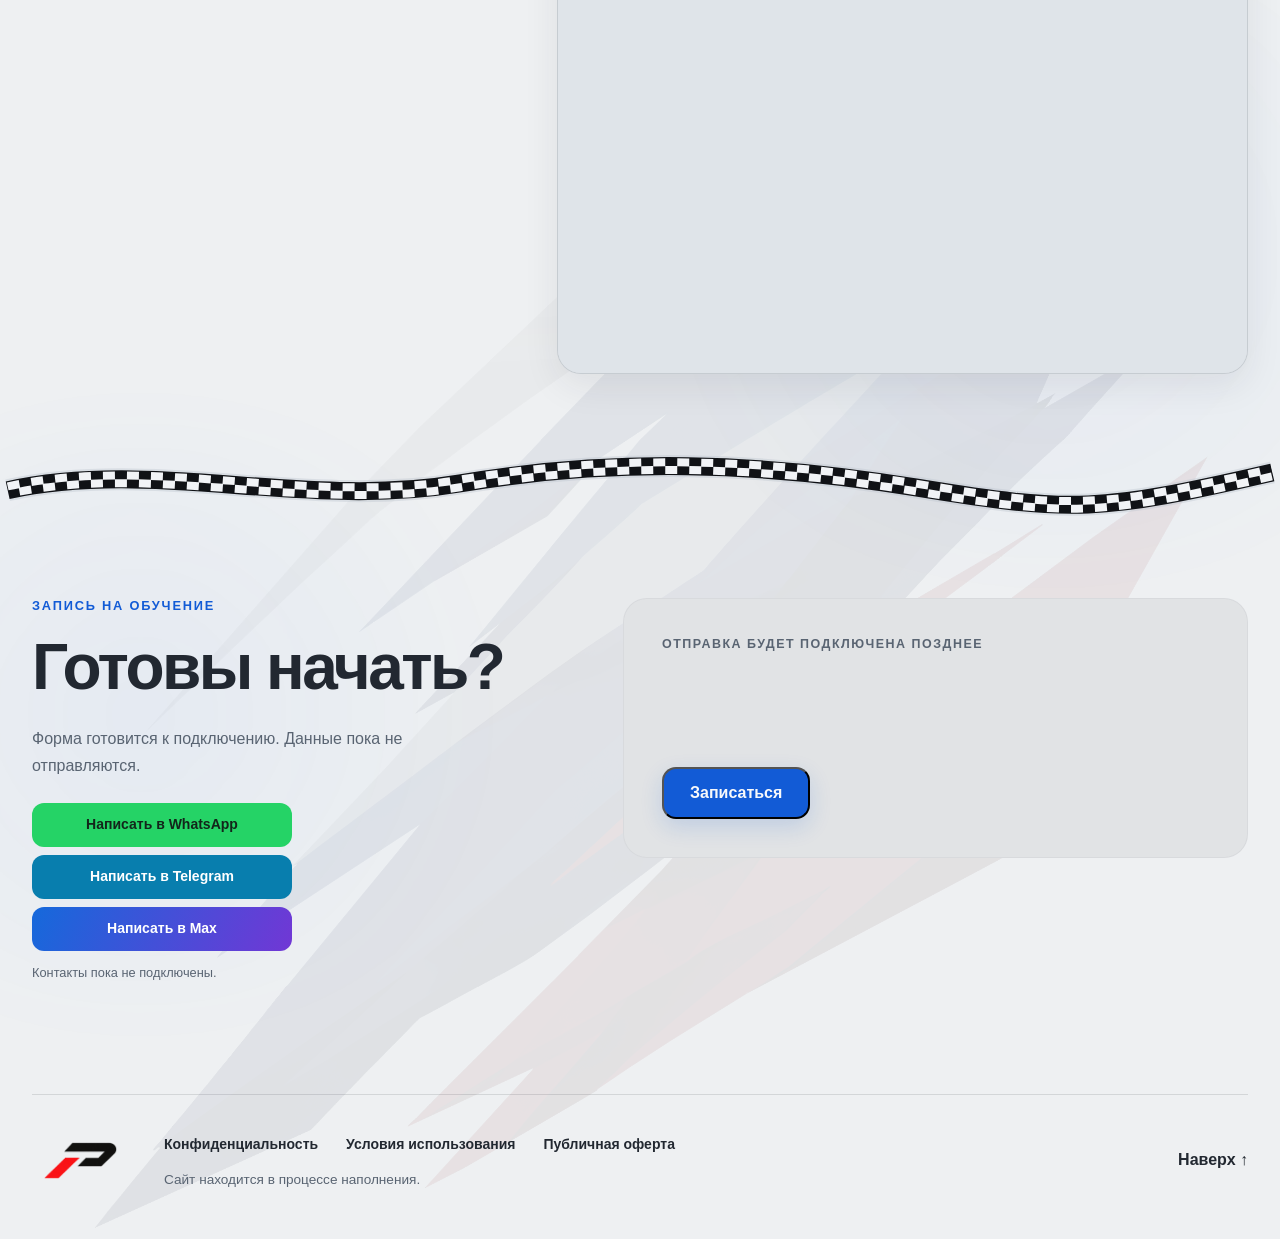
==== commit d8a212d4: "Rename signup button and add a subtle card border" ====
--- a/index.html
+++ b/index.html
@@ -9,7 +9,7 @@
     />
     <meta name="robots" content="noindex, nofollow" />
     <title>Razgon — автошкола</title>
-    <link rel="stylesheet" href="./styles.css?v=20261002-white-4" />
+    <link rel="stylesheet" href="./styles.css?v=20261002-white-5" />
   </head>
   <body id="top">
     <div class="page-shell">
@@ -307,7 +307,7 @@
           <div class="contact-launch-card">
             <span>Отправка будет подключена позднее</span>
             <button class="primary-action" type="button" data-form-dialog-open aria-haspopup="dialog">
-              Открыть форму
+              Записаться
             </button>
           </div>
         </section>
@@ -363,7 +363,7 @@
         <a href="#top">Наверх ↑</a>
       </footer>
     </div>
-    <script src="./script.js?v=20261002-white-4"></script>
-    <script src="./scroll-reveal.js?v=20261002-white-4"></script>
+    <script src="./script.js?v=20261002-white-5"></script>
+    <script src="./scroll-reveal.js?v=20261002-white-5"></script>
   </body>
 </html>
--- a/styles.css
+++ b/styles.css
@@ -1571,7 +1571,7 @@
   gap: 40px;
   padding: 38px;
   background: #e1e3e5;
-  border: 0;
+  border: 1px solid rgba(34, 40, 49, 0.045);
   border-radius: var(--radius-panel);
 }
 
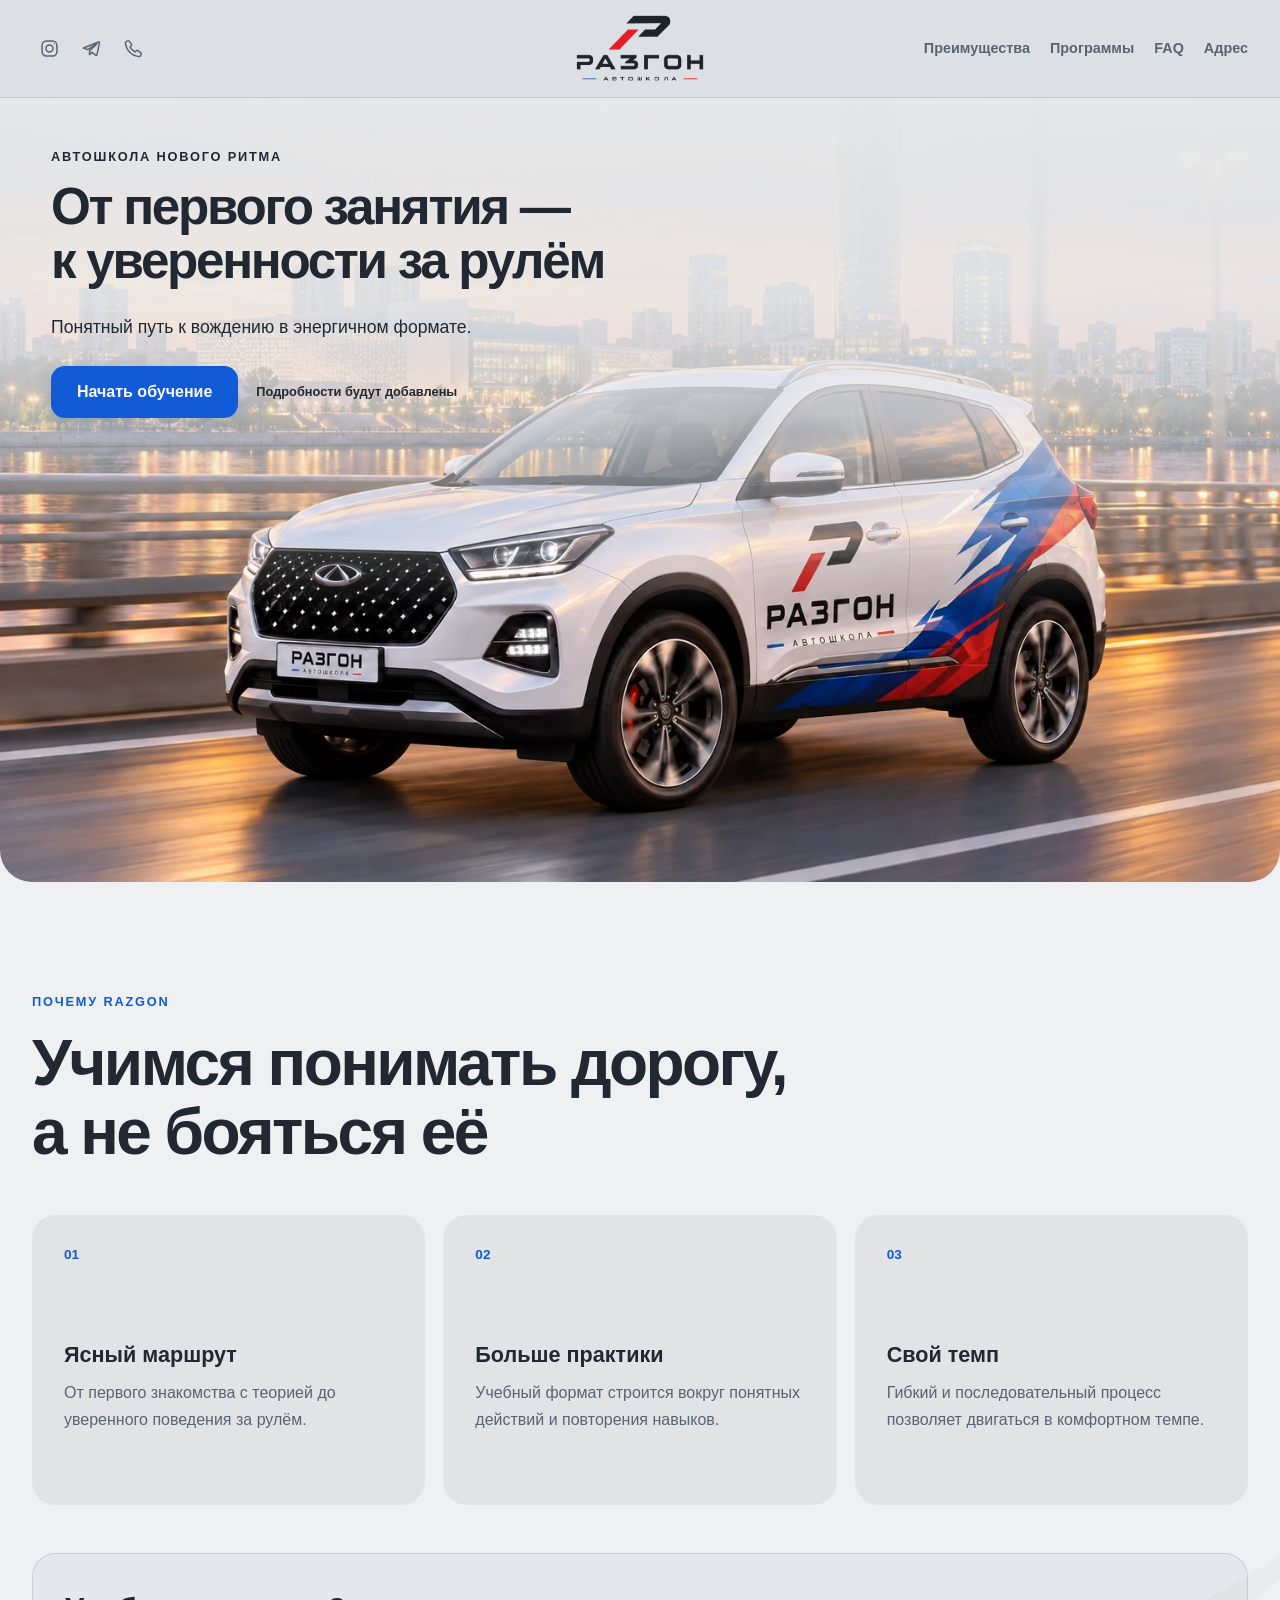
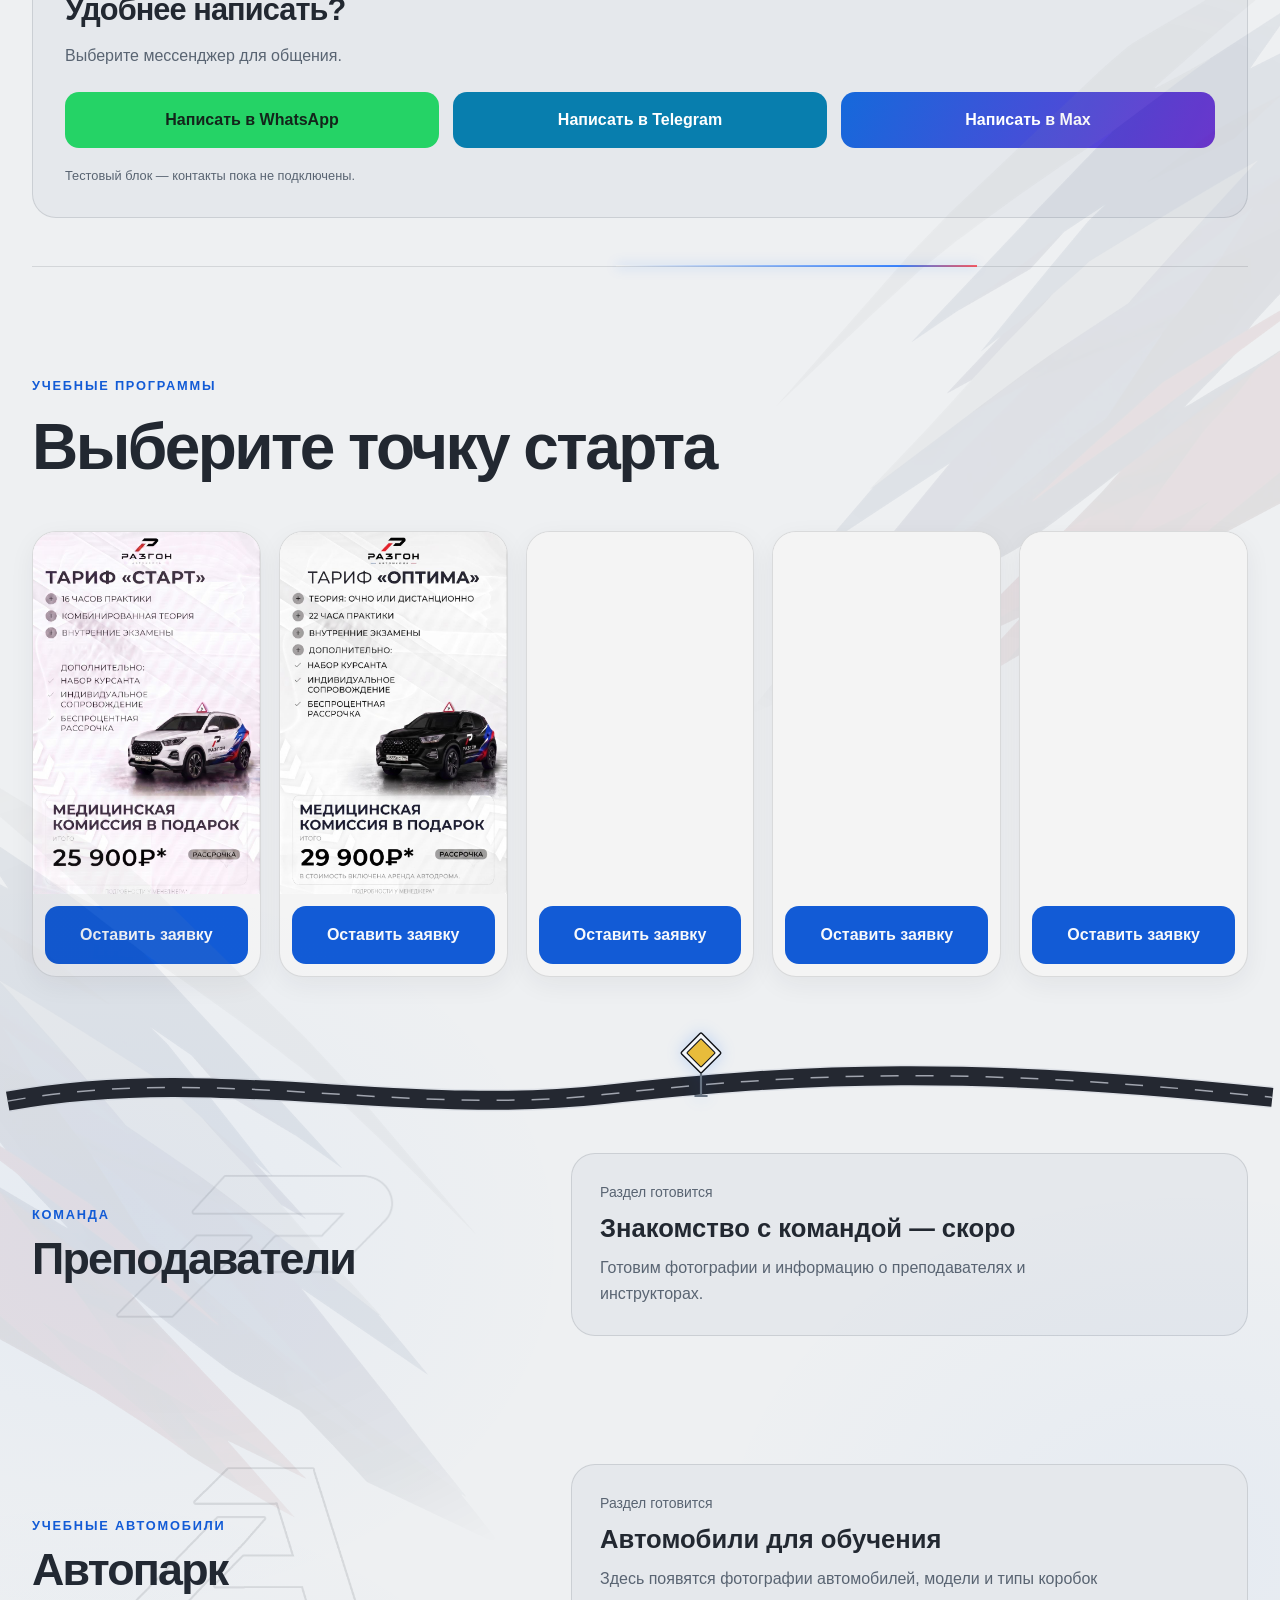
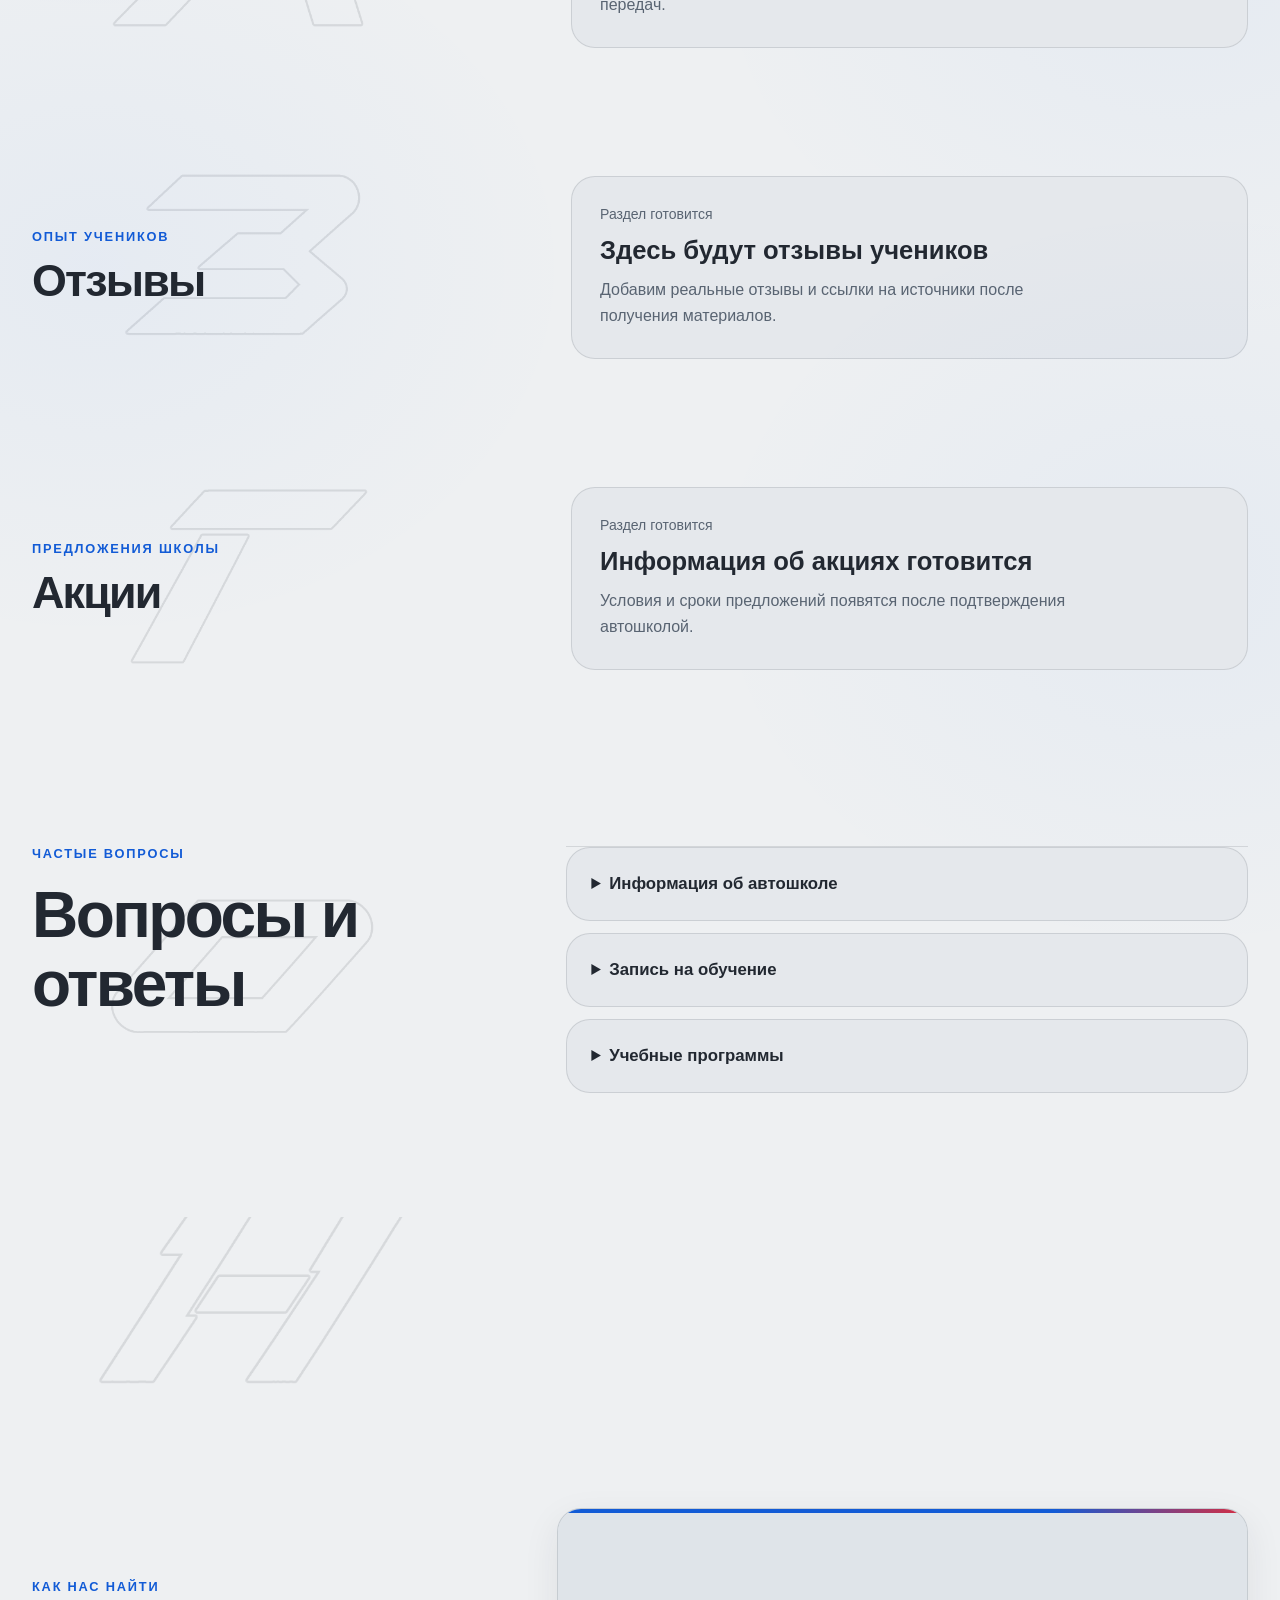
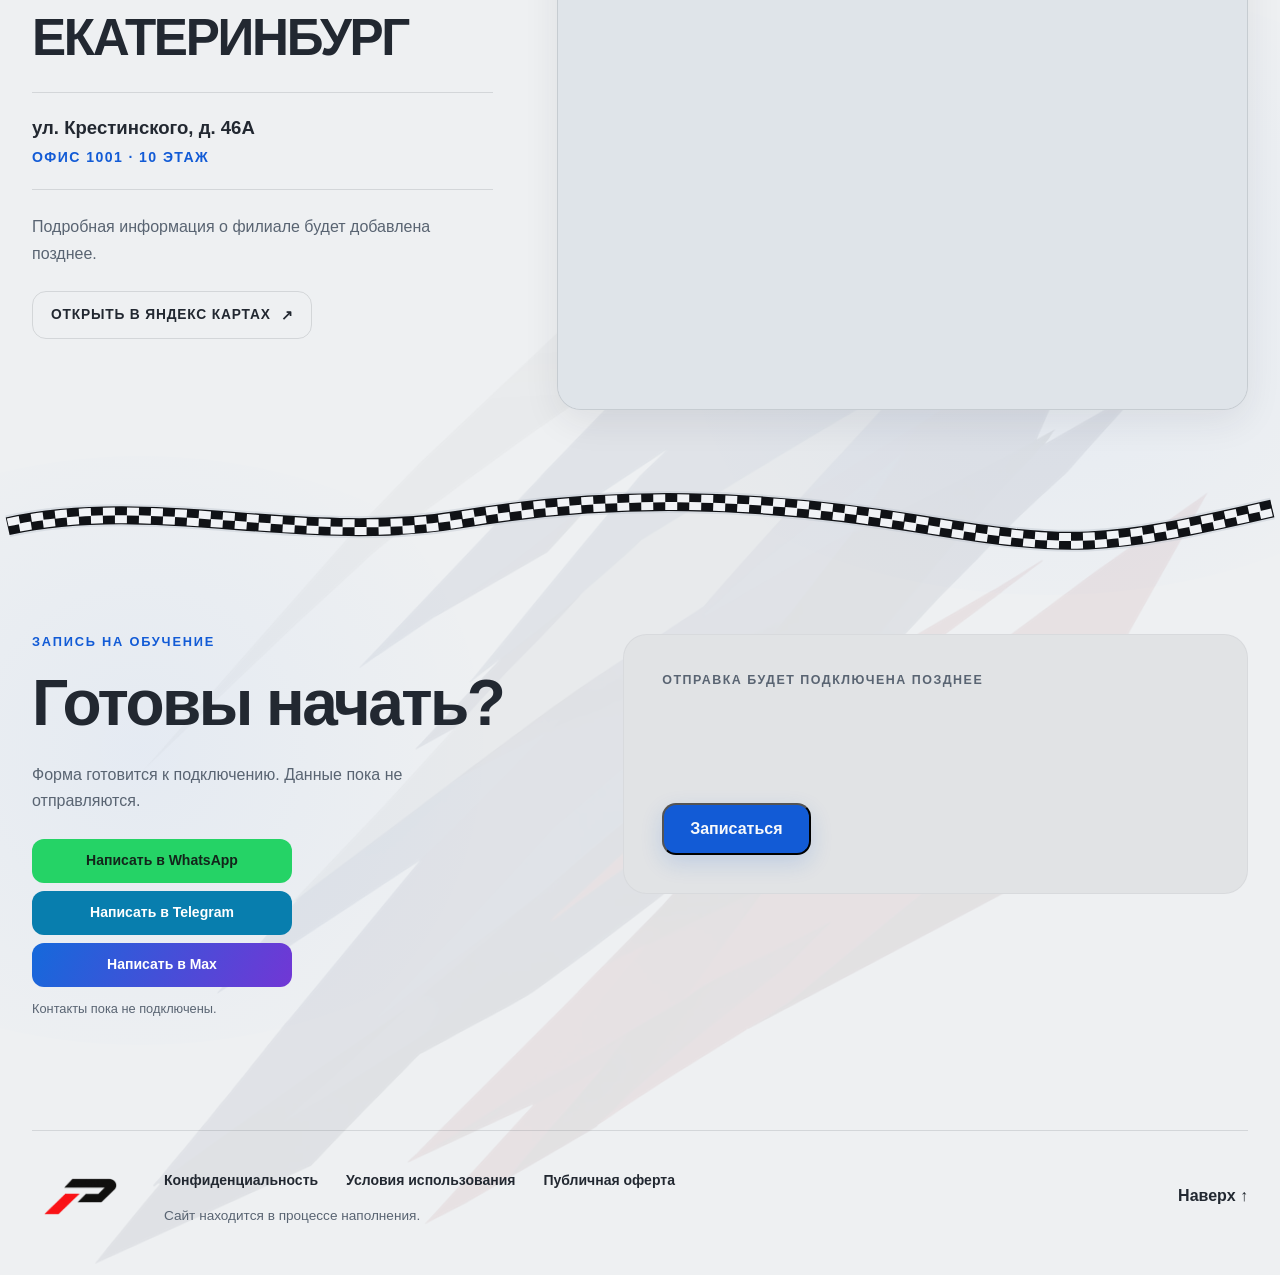
==== commit 14f9f24e: "Fit hero to viewport and lighten images and rendering" ====
--- a/index.html
+++ b/index.html
@@ -9,14 +9,14 @@
     />
     <meta name="robots" content="noindex, nofollow" />
     <title>Razgon — автошкола</title>
-    <link rel="stylesheet" href="./styles.css?v=20261002-white-5" />
+    <link rel="stylesheet" href="./styles.css?v=20261002-white-6" />
   </head>
   <body id="top">
     <div class="page-shell">
       <header class="site-header site-header-centered">
         <div class="header-branding">
           <a class="brand" href="#top" aria-label="Разгон — на главную">
-            <span class="brand-mark brand-mark-full" aria-hidden="true"><img src="./assets/razgon-full-logo-light.png" alt="" /></span>
+            <span class="brand-mark brand-mark-full" aria-hidden="true"><img decoding="async" src="./assets/razgon-full-logo-light.webp" alt="" /></span>
           </a>
           <div class="header-socials" aria-label="Способы связи">
             <span class="social-icon" role="img" aria-label="Instagram" title="Instagram"><svg viewBox="0 0 24 24" aria-hidden="true"><rect x="3.5" y="3.5" width="17" height="17" rx="5" /><circle cx="12" cy="12" r="4" /><circle class="social-icon-dot" cx="17.4" cy="6.7" r="0.8" /></svg></span>
@@ -65,9 +65,9 @@
 
           <div class="hero-visual">
             <picture>
-              <source media="(max-width: 800px)" srcset="./assets/razgon-makarovsky-mobile.png" width="941" height="1672" />
-              <img
-                src="./assets/razgon-makarovsky-desktop.png"
+              <source media="(max-width: 800px)" srcset="./assets/razgon-makarovsky-mobile.webp" width="941" height="1672" />
+              <img decoding="async"
+                src="./assets/razgon-makarovsky-desktop.webp"
                 alt="Рендер белого автомобиля Razgon на Макаровском мосту на фоне вечернего Екатеринбурга"
                 width="1536"
                 height="1024"
@@ -117,13 +117,13 @@
           </div>
         </aside>
 
-        <div class="edge-accent edge-accent-right" aria-hidden="true"><img src="./assets/razgon-flag-print.png" alt="" /></div>
+        <div class="edge-accent edge-accent-right" aria-hidden="true"><img decoding="async" src="./assets/razgon-flag-print.webp" alt="" loading="lazy" /></div>
         <section id="programs" class="section programs has-section-divider" aria-labelledby="programs-title">
           <div class="section-divider divider-car" data-scroll-accent="car" aria-hidden="true">
             <span class="divider-line"></span>
             <span class="car-trail"></span>
             <span class="car-brake-trace" data-car-brake></span>
-            <img class="divider-icon" data-scroll-accent-art src="./assets/car-divider.png" alt="" />
+            <img decoding="async" class="divider-icon" data-scroll-accent-art src="./assets/car-divider.png" alt="" />
           </div>
           <div class="section-heading section-heading-row">
             <div>
@@ -133,29 +133,29 @@
           </div>
           <div class="program-grid">
             <article class="program-card tariff-card">
-              <img src="./assets/tariff-start.jpg" alt="Тариф Старт: 16 часов практики, комбинированная теория, внутренние экзамены, стоимость 25 900 рублей" loading="lazy" />
+              <img decoding="async" src="./assets/tariff-start.jpg" alt="Тариф Старт: 16 часов практики, комбинированная теория, внутренние экзамены, стоимость 25 900 рублей" loading="lazy" />
               <button class="tariff-action" type="button" data-form-dialog-open data-program="Старт" aria-haspopup="dialog">Оставить заявку</button>
             </article>
             <article class="program-card tariff-card">
-              <img src="./assets/tariff-optima.jpg" alt="Тариф Оптима: 22 часа практики, очная или дистанционная теория, стоимость 29 900 рублей" loading="lazy" />
+              <img decoding="async" src="./assets/tariff-optima.jpg" alt="Тариф Оптима: 22 часа практики, очная или дистанционная теория, стоимость 29 900 рублей" loading="lazy" />
               <button class="tariff-action" type="button" data-form-dialog-open data-program="Оптима" aria-haspopup="dialog">Оставить заявку</button>
             </article>
             <article class="program-card tariff-card">
-              <img src="./assets/tariff-praktik.jpg" alt="Тариф Практик: 32 часа практики, очная или дистанционная теория, стоимость 40 900 рублей" loading="lazy" />
+              <img decoding="async" src="./assets/tariff-praktik.jpg" alt="Тариф Практик: 32 часа практики, очная или дистанционная теория, стоимость 40 900 рублей" loading="lazy" />
               <button class="tariff-action" type="button" data-form-dialog-open data-program="Практик" aria-haspopup="dialog">Оставить заявку</button>
             </article>
             <article class="program-card tariff-card">
-              <img src="./assets/tariff-standart.png" alt="Тариф Стандарт: 42 часа практики, очная или дистанционная теория, стоимость 48 900 рублей" loading="lazy" />
+              <img decoding="async" src="./assets/tariff-standart.webp" alt="Тариф Стандарт: 42 часа практики, очная или дистанционная теория, стоимость 48 900 рублей" loading="lazy" />
               <button class="tariff-action" type="button" data-form-dialog-open data-program="Стандарт" aria-haspopup="dialog">Оставить заявку</button>
             </article>
             <article class="program-card tariff-card">
-              <img src="./assets/tariff-premium.jpg" alt="Тариф Премиум: 62 часа практики, очная или дистанционная теория, стоимость 58 900 рублей" loading="lazy" />
+              <img decoding="async" src="./assets/tariff-premium.jpg" alt="Тариф Премиум: 62 часа практики, очная или дистанционная теория, стоимость 58 900 рублей" loading="lazy" />
               <button class="tariff-action" type="button" data-form-dialog-open data-program="Премиум" aria-haspopup="dialog">Оставить заявку</button>
             </article>
           </div>
         </section>
 
-        <div class="edge-accent edge-accent-left" aria-hidden="true"><img src="./assets/razgon-flag-print.png" alt="" loading="lazy" /></div>
+        <div class="edge-accent edge-accent-left" aria-hidden="true"><img decoding="async" src="./assets/razgon-flag-print.webp" alt="" loading="lazy" /></div>
         <section id="teachers" class="section upcoming-section has-section-divider" aria-labelledby="teachers-title">
           <div class="section-divider divider-road-sign" aria-hidden="true">
             <svg class="road-route" viewBox="0 0 1000 90" preserveAspectRatio="none">
@@ -169,7 +169,7 @@
               <rect class="sign-inner" x="18" y="14" width="28" height="28" rx="1" transform="rotate(45 32 28)"></rect>
             </svg>
           </div>
-          <img class="section-letter section-letter-r" src="./assets/razgon-letter-r-outline.png" alt="" aria-hidden="true" loading="lazy" />
+          <img decoding="async" class="section-letter section-letter-r" src="./assets/razgon-letter-r-outline.png" alt="" aria-hidden="true" loading="lazy" />
           <div class="section-heading">
             <p class="eyebrow">Команда</p>
             <h2 id="teachers-title">Преподаватели</h2>
@@ -182,7 +182,7 @@
         </section>
 
         <section id="fleet" class="section upcoming-section" aria-labelledby="fleet-title">
-          <img class="section-letter section-letter-a" src="./assets/razgon-letter-a-outline.png" alt="" aria-hidden="true" loading="lazy" />
+          <img decoding="async" class="section-letter section-letter-a" src="./assets/razgon-letter-a-outline.png" alt="" aria-hidden="true" loading="lazy" />
           <div class="section-heading">
             <p class="eyebrow">Учебные автомобили</p>
             <h2 id="fleet-title">Автопарк</h2>
@@ -195,7 +195,7 @@
         </section>
 
         <section id="reviews" class="section upcoming-section" aria-labelledby="reviews-title">
-          <img class="section-letter section-letter-z" src="./assets/razgon-letter-z-outline.png" alt="" aria-hidden="true" loading="lazy" />
+          <img decoding="async" class="section-letter section-letter-z" src="./assets/razgon-letter-z-outline.png" alt="" aria-hidden="true" loading="lazy" />
           <div class="section-heading">
             <p class="eyebrow">Опыт учеников</p>
             <h2 id="reviews-title">Отзывы</h2>
@@ -208,7 +208,7 @@
         </section>
 
         <section id="promotions" class="section upcoming-section" aria-labelledby="promotions-title">
-          <img class="section-letter section-letter-g" src="./assets/razgon-letter-g-outline.png" alt="" aria-hidden="true" loading="lazy" />
+          <img decoding="async" class="section-letter section-letter-g" src="./assets/razgon-letter-g-outline.png" alt="" aria-hidden="true" loading="lazy" />
           <div class="section-heading">
             <p class="eyebrow">Предложения школы</p>
             <h2 id="promotions-title">Акции</h2>
@@ -221,7 +221,7 @@
         </section>
 
         <section id="faq" class="section faq" aria-labelledby="faq-title">
-          <img class="section-letter section-letter-o" src="./assets/razgon-letter-o-outline.png" alt="" aria-hidden="true" loading="lazy" />
+          <img decoding="async" class="section-letter section-letter-o" src="./assets/razgon-letter-o-outline.png" alt="" aria-hidden="true" loading="lazy" />
           <div class="section-heading">
             <p class="eyebrow">Частые вопросы</p>
             <h2 id="faq-title">Вопросы и ответы</h2>
@@ -243,7 +243,7 @@
         </section>
 
         <div class="letter-break" aria-hidden="true">
-          <img class="section-letter section-letter-n" src="./assets/razgon-letter-n-outline.png" alt="" loading="lazy" />
+          <img decoding="async" class="section-letter section-letter-n" src="./assets/razgon-letter-n-outline.png" alt="" loading="lazy" />
         </div>
 
         <section id="location" class="section location" aria-labelledby="location-title">
@@ -314,7 +314,7 @@
       </main>
 
       <div class="lower-page-art" aria-hidden="true">
-        <img src="./assets/razgon-flag-print.png" alt="" loading="lazy" />
+        <img decoding="async" src="./assets/razgon-flag-print.webp" alt="" loading="lazy" />
       </div>
 
       <dialog id="form-dialog" class="program-dialog form-dialog" aria-labelledby="form-dialog-title">
@@ -350,7 +350,7 @@
 
       <footer class="site-footer" id="footer">
         <a class="brand footer-brand" href="./index.html#top" aria-label="Разгон — на главную">
-          <span class="brand-mark" aria-hidden="true"><img src="./assets/razgon-footer-mark-light.png" alt="" /></span>
+          <span class="brand-mark" aria-hidden="true"><img decoding="async" src="./assets/razgon-footer-mark-light.webp" alt="" loading="lazy" /></span>
         </a>
         <div class="footer-info">
           <nav class="footer-links" aria-label="Документы">
@@ -363,7 +363,7 @@
         <a href="#top">Наверх ↑</a>
       </footer>
     </div>
-    <script src="./script.js?v=20261002-white-5"></script>
-    <script src="./scroll-reveal.js?v=20261002-white-5"></script>
+    <script src="./script.js?v=20261002-white-6"></script>
+    <script src="./scroll-reveal.js?v=20261002-white-6"></script>
   </body>
 </html>
--- a/styles.css
+++ b/styles.css
@@ -303,7 +303,8 @@
   position: relative;
   isolation: isolate;
   width: 100%;
-  min-height: clamp(620px, calc(100svh - 152px), 900px);
+  min-height: calc(100vh - 98px - 18px);
+  min-height: calc(100svh - 98px - 18px);
   margin: 0;
   display: flex;
   align-items: flex-start;
@@ -917,7 +918,6 @@
   height: clamp(480px, 58vw, 920px);
   border-radius: 50%;
   background: radial-gradient(ellipse at center, rgba(20, 108, 255, 0.045), transparent 72%);
-  filter: blur(32px);
   opacity: 0.95;
   transform: translateY(-50%);
   pointer-events: none;
@@ -943,7 +943,6 @@
     width: 180vw;
     height: 150vw;
     opacity: 0.68;
-    filter: blur(24px);
   }
   #teachers::after,
   #reviews::after {
@@ -978,7 +977,6 @@
   position: absolute;
   border-radius: 50%;
   background: radial-gradient(circle, rgba(20, 108, 255, 0.045) 0, transparent 70%);
-  filter: blur(34px);
 }
 
 .lower-page-art::before {
@@ -2026,8 +2024,9 @@
     display: none;
   }
   .hero {
-    min-height: 0;
-    aspect-ratio: 941 / 1672;
+    min-height: calc(100vh - 76px - 18px);
+    min-height: calc(100svh - 76px - 18px);
+    aspect-ratio: auto;
     display: block;
     padding: 28px 24px;
     margin: 0;
@@ -2322,12 +2321,12 @@
   transition:
     opacity 1120ms cubic-bezier(0.16, 1, 0.3, 1),
     transform 1120ms cubic-bezier(0.16, 1, 0.3, 1);
-  will-change: opacity, transform;
 }
 
 .reveal-target.is-revealed {
   opacity: 1;
   transform: translateY(0);
+  will-change: opacity, transform;
 }
 
 .reveal-target.reveal-resetting {
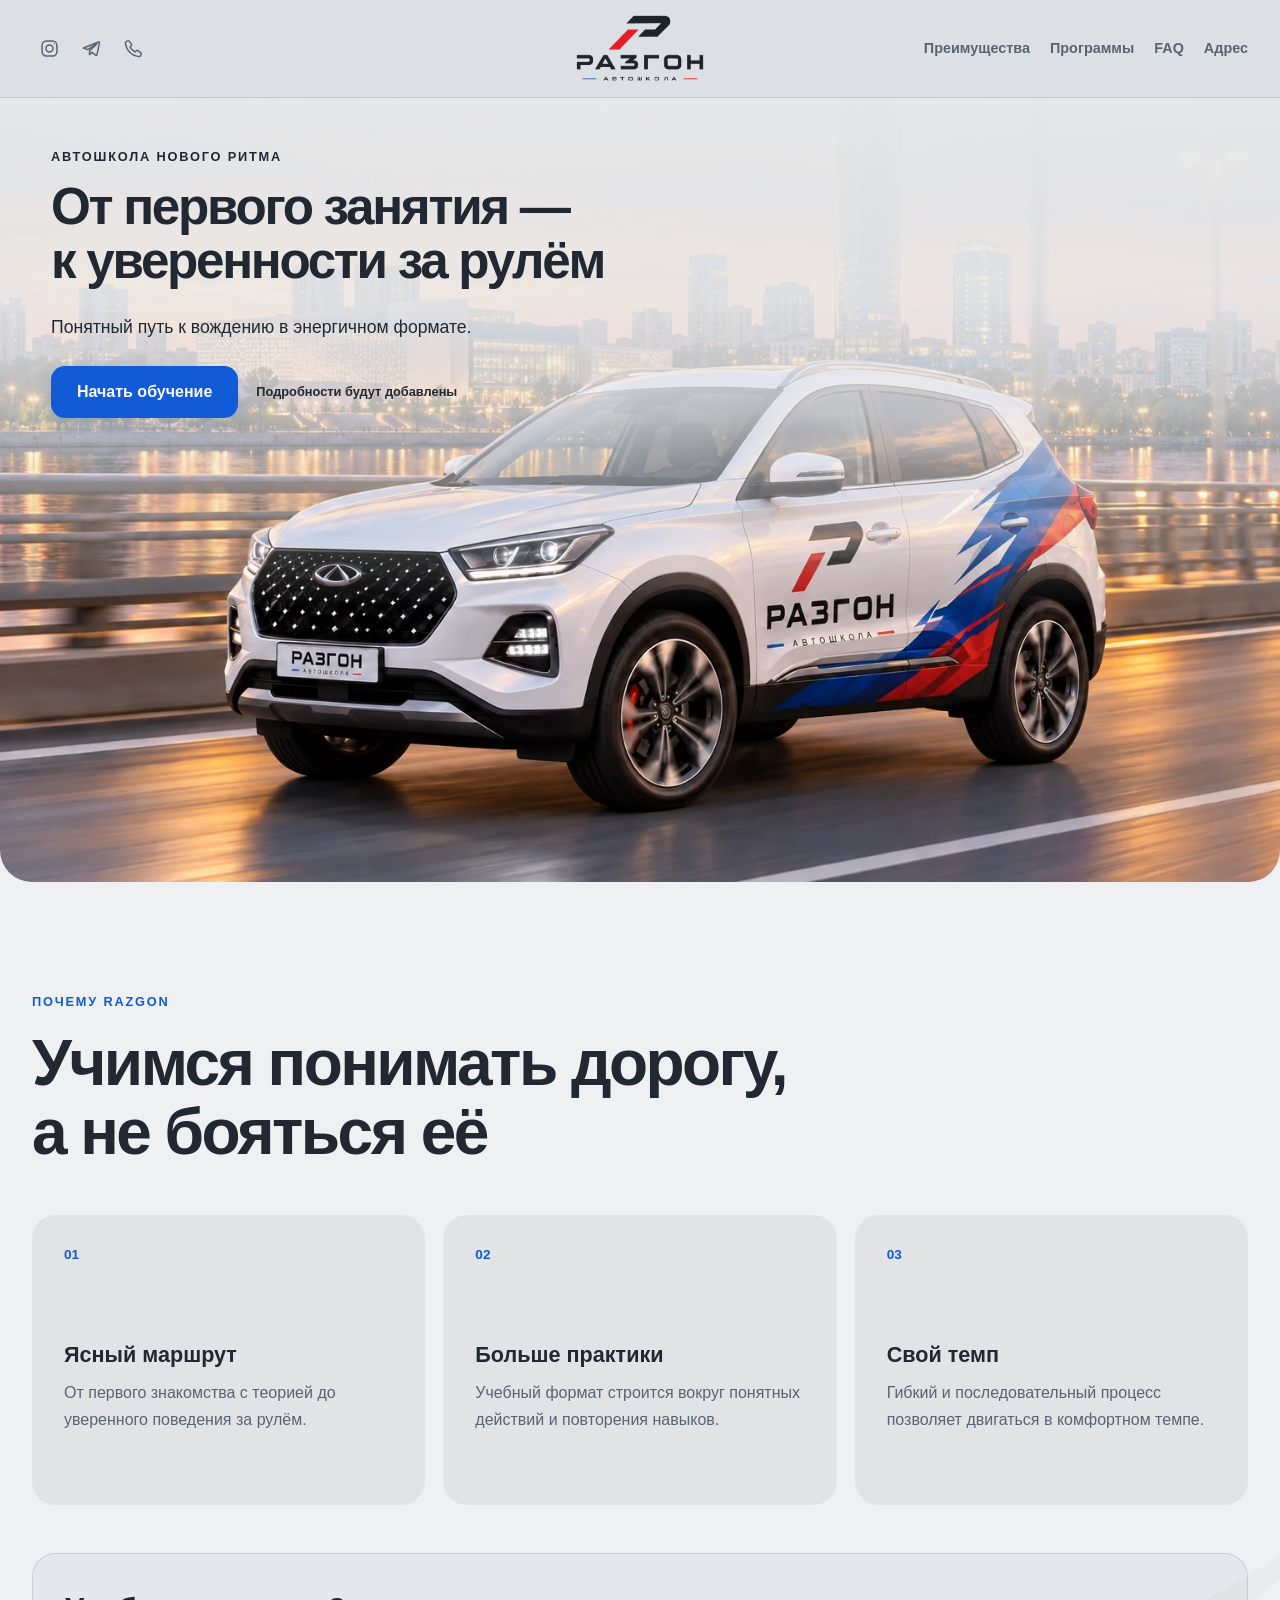
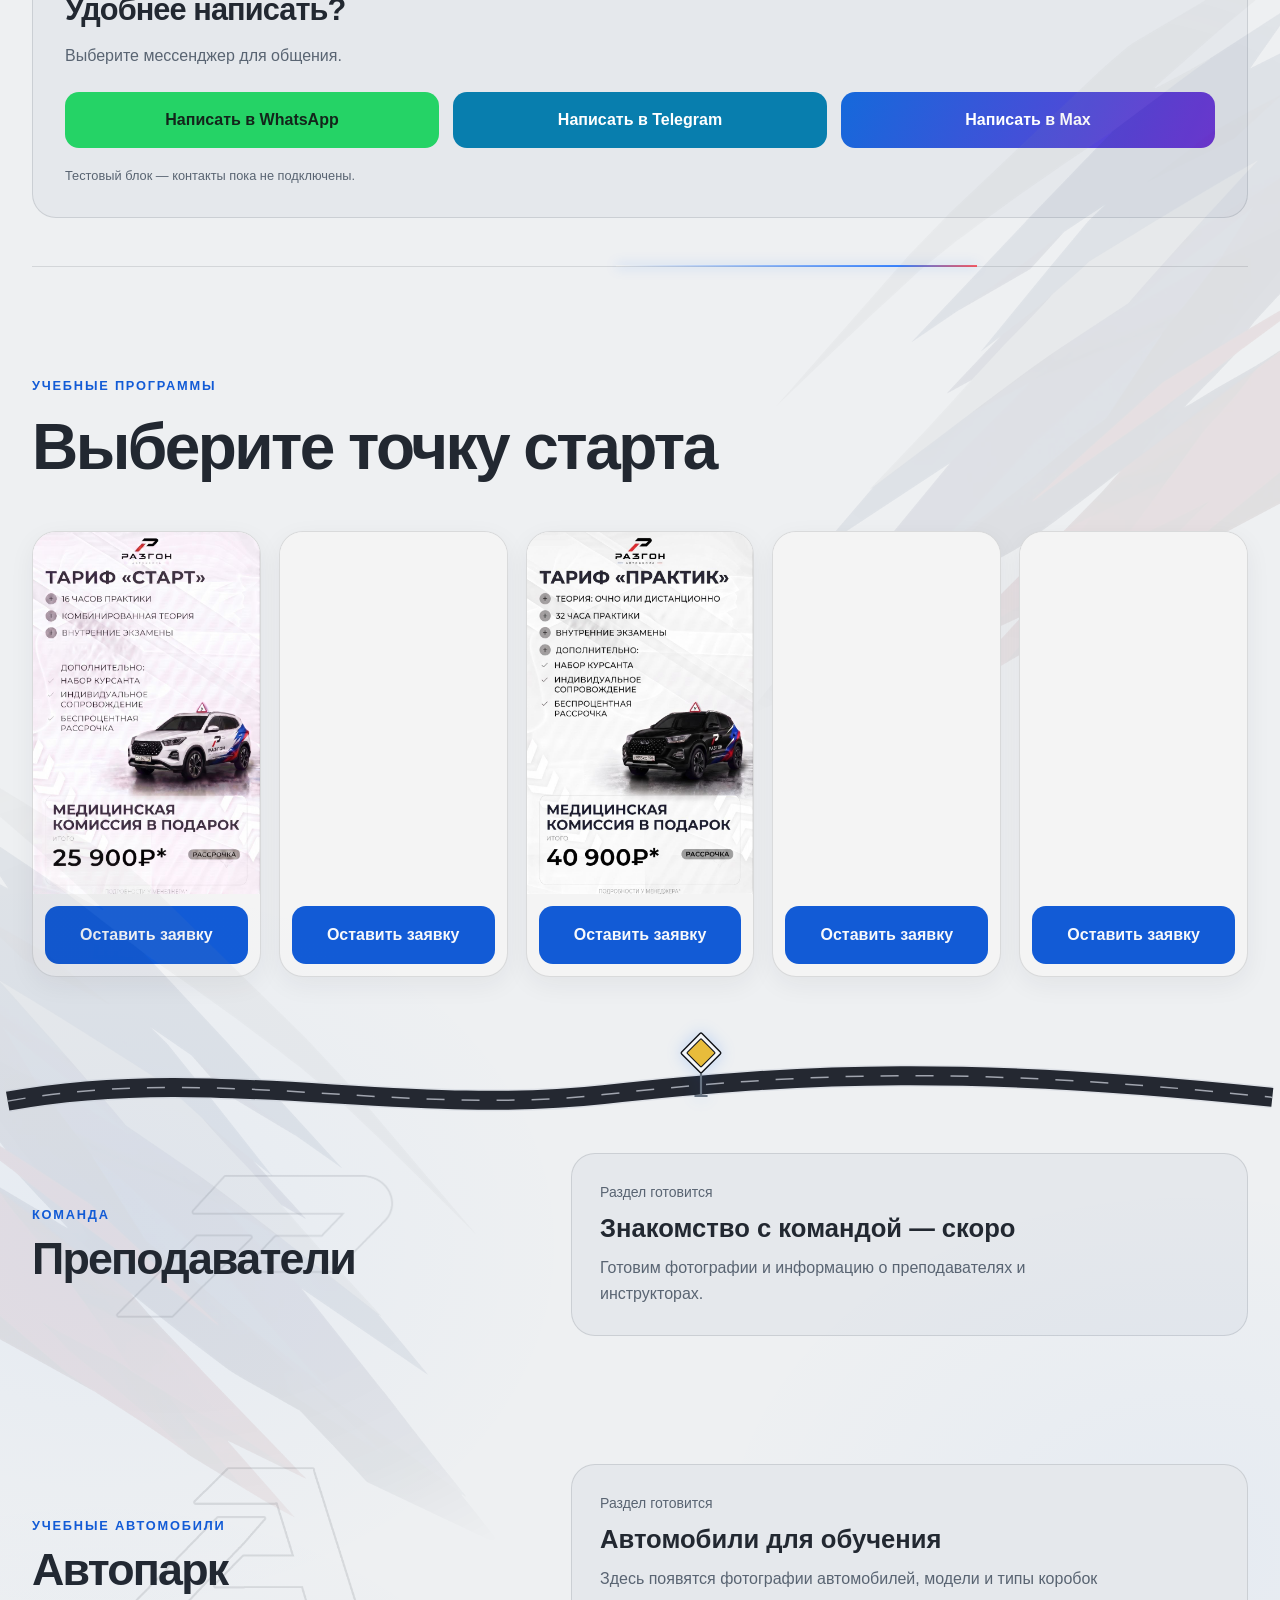
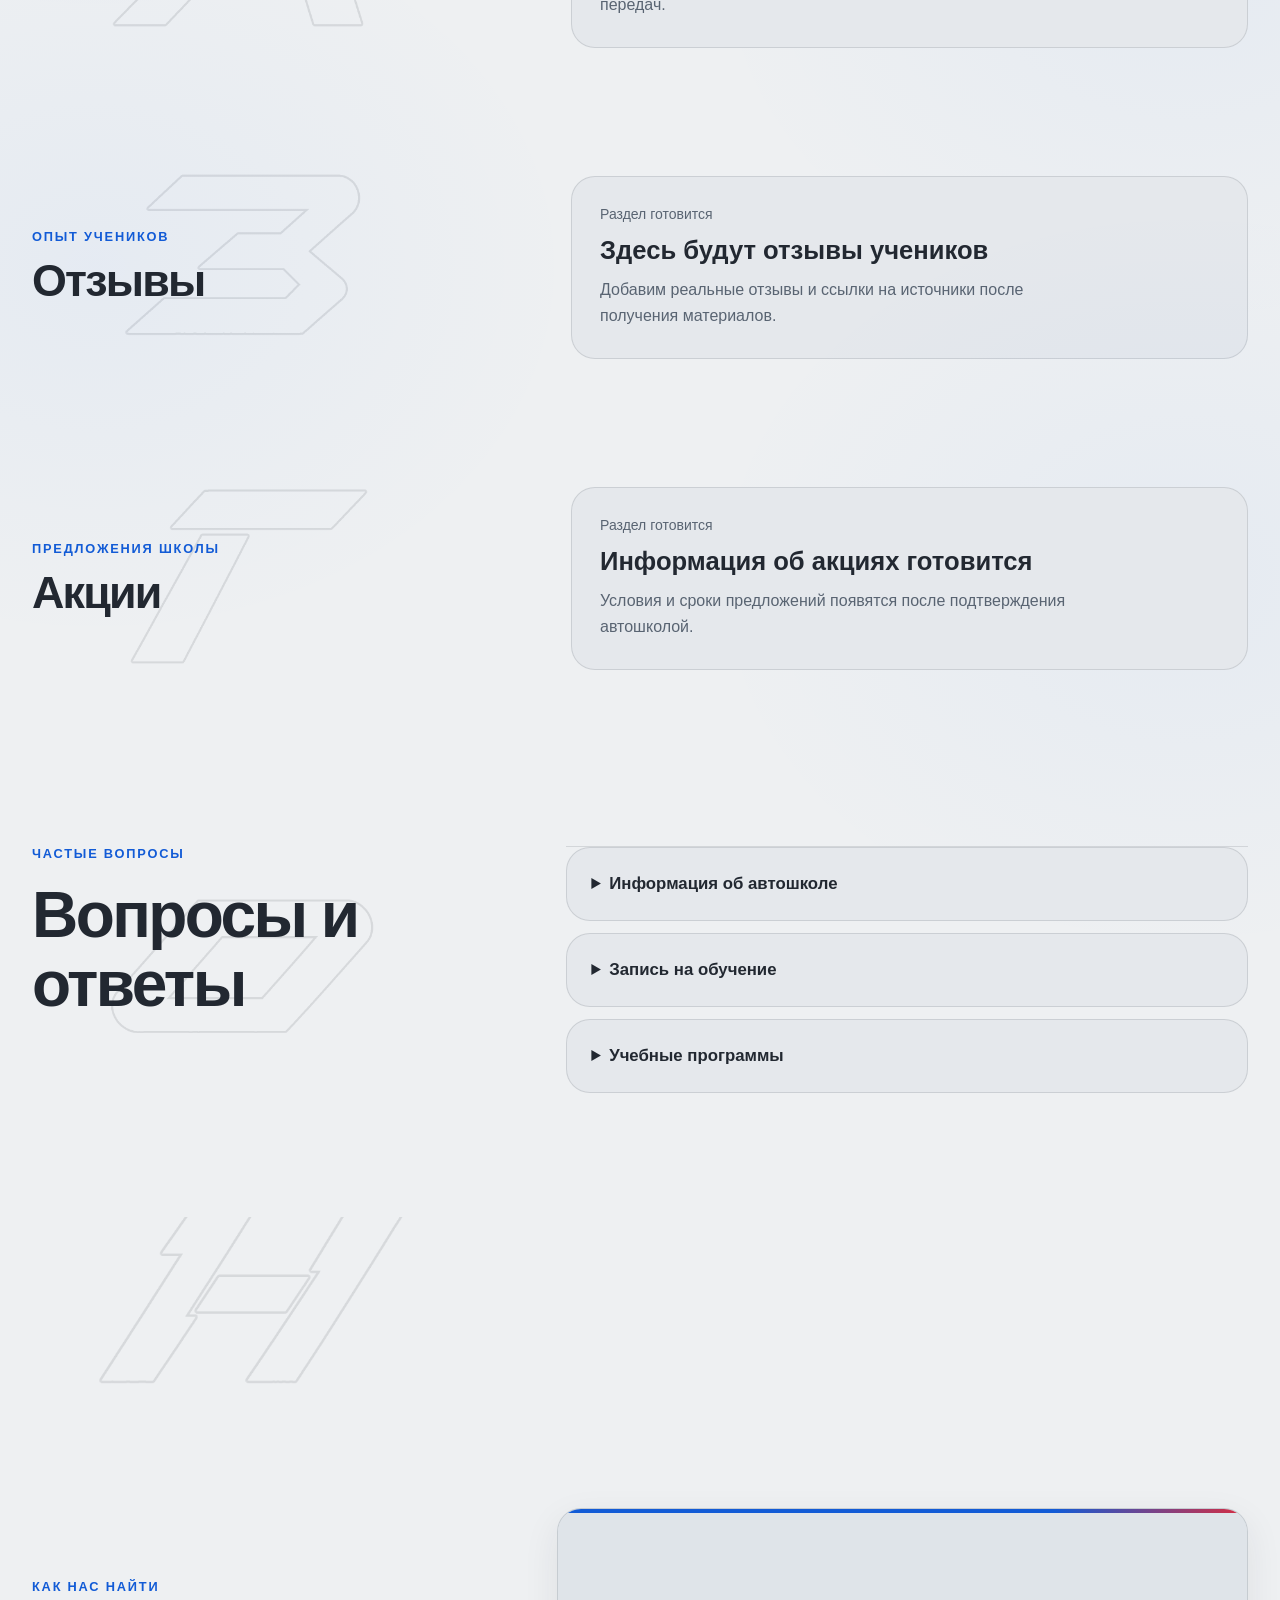
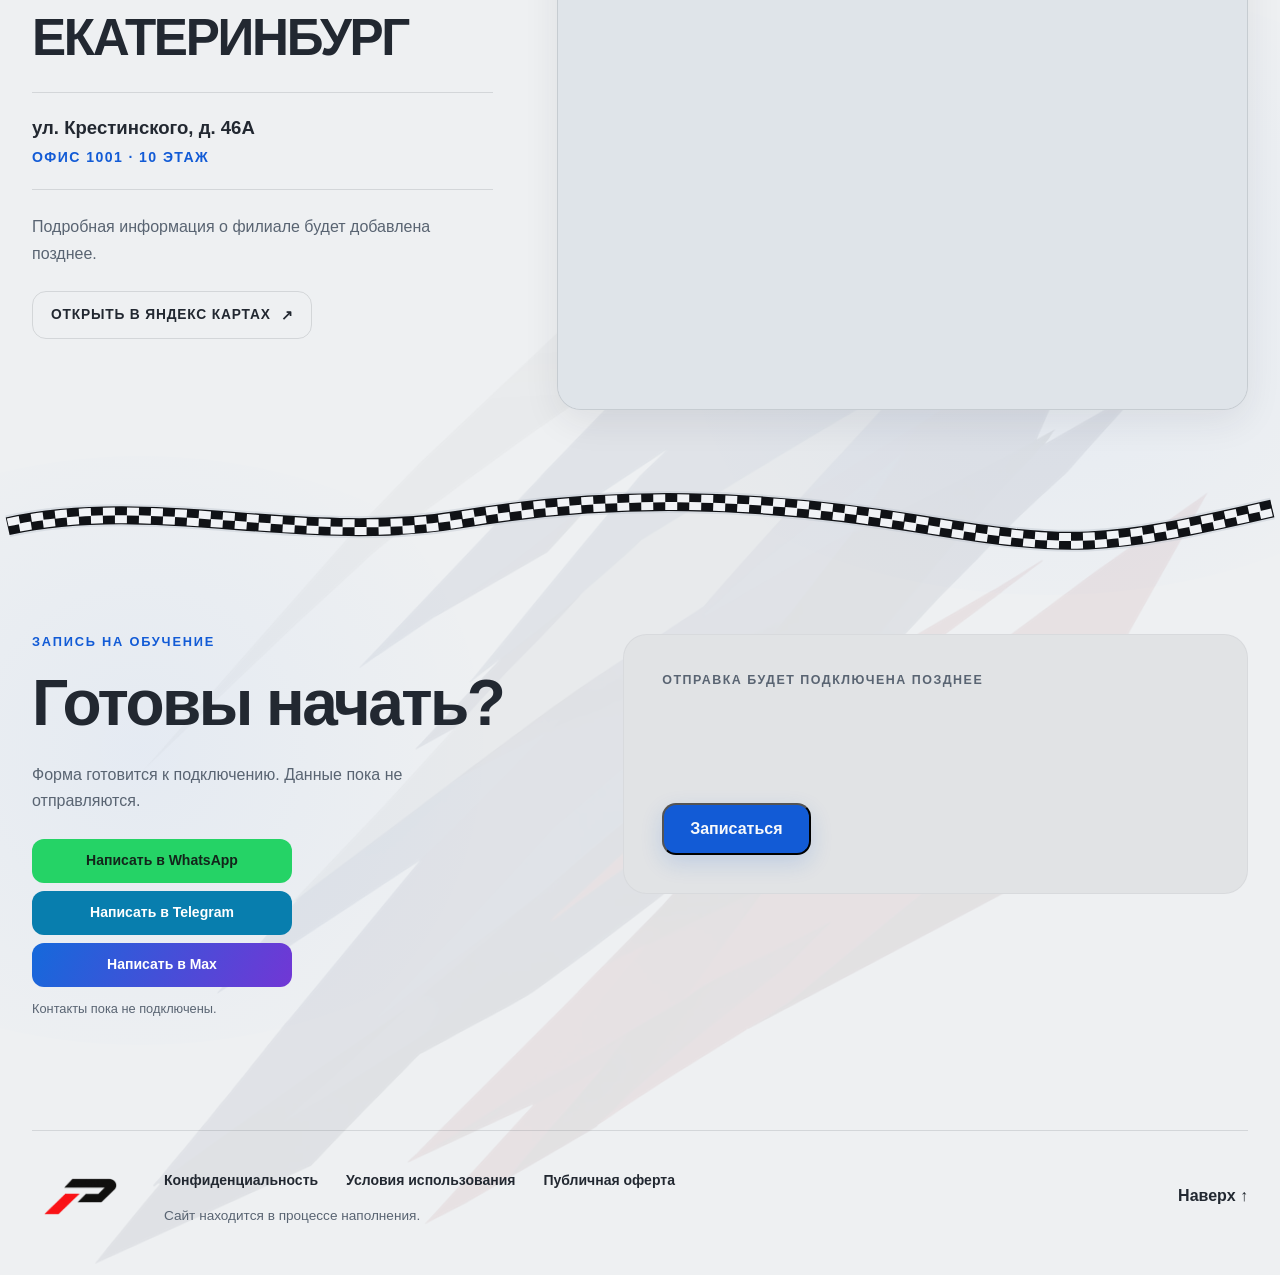
==== commit 6ba6fce4: "Keep mobile header flush with the top of the viewport" ====
--- a/index.html
+++ b/index.html
@@ -9,7 +9,7 @@
     />
     <meta name="robots" content="noindex, nofollow" />
     <title>Razgon — автошкола</title>
-    <link rel="stylesheet" href="./styles.css?v=20261002-white-6" />
+    <link rel="stylesheet" href="./styles.css?v=20261002-white-7" />
   </head>
   <body id="top">
     <div class="page-shell">
@@ -363,7 +363,7 @@
         <a href="#top">Наверх ↑</a>
       </footer>
     </div>
-    <script src="./script.js?v=20261002-white-6"></script>
-    <script src="./scroll-reveal.js?v=20261002-white-6"></script>
+    <script src="./script.js?v=20261002-white-7"></script>
+    <script src="./scroll-reveal.js?v=20261002-white-7"></script>
   </body>
 </html>
--- a/styles.css
+++ b/styles.css
@@ -2,6 +2,7 @@
   color-scheme: light;
   --page-bg: #eef0f2;
   --header-bg: #dce0e4;
+  --mobile-header-height: 76px;
   --surface: #e5e8ec;
   --surface-strong: #dfe4e9;
   --ink: #222831;
@@ -1939,14 +1940,19 @@
   .site-footer {
     width: min(100% - 32px, 680px);
   }
+  .page-shell {
+    padding-top: var(--mobile-header-height);
+  }
   .site-header {
-    position: sticky;
+    position: fixed;
     top: 0;
+    right: 0;
+    left: 0;
     min-height: 76px;
     padding-inline: 16px;
   }
   html {
-    scroll-padding-top: 96px;
+    scroll-padding-top: calc(var(--mobile-header-height) + 20px);
   }
   .site-nav {
     position: absolute;
@@ -2024,8 +2030,8 @@
     display: none;
   }
   .hero {
-    min-height: calc(100vh - 76px - 18px);
-    min-height: calc(100svh - 76px - 18px);
+    min-height: calc(100vh - var(--mobile-header-height) - 18px);
+    min-height: calc(100svh - var(--mobile-header-height) - 18px);
     aspect-ratio: auto;
     display: block;
     padding: 28px 24px;
